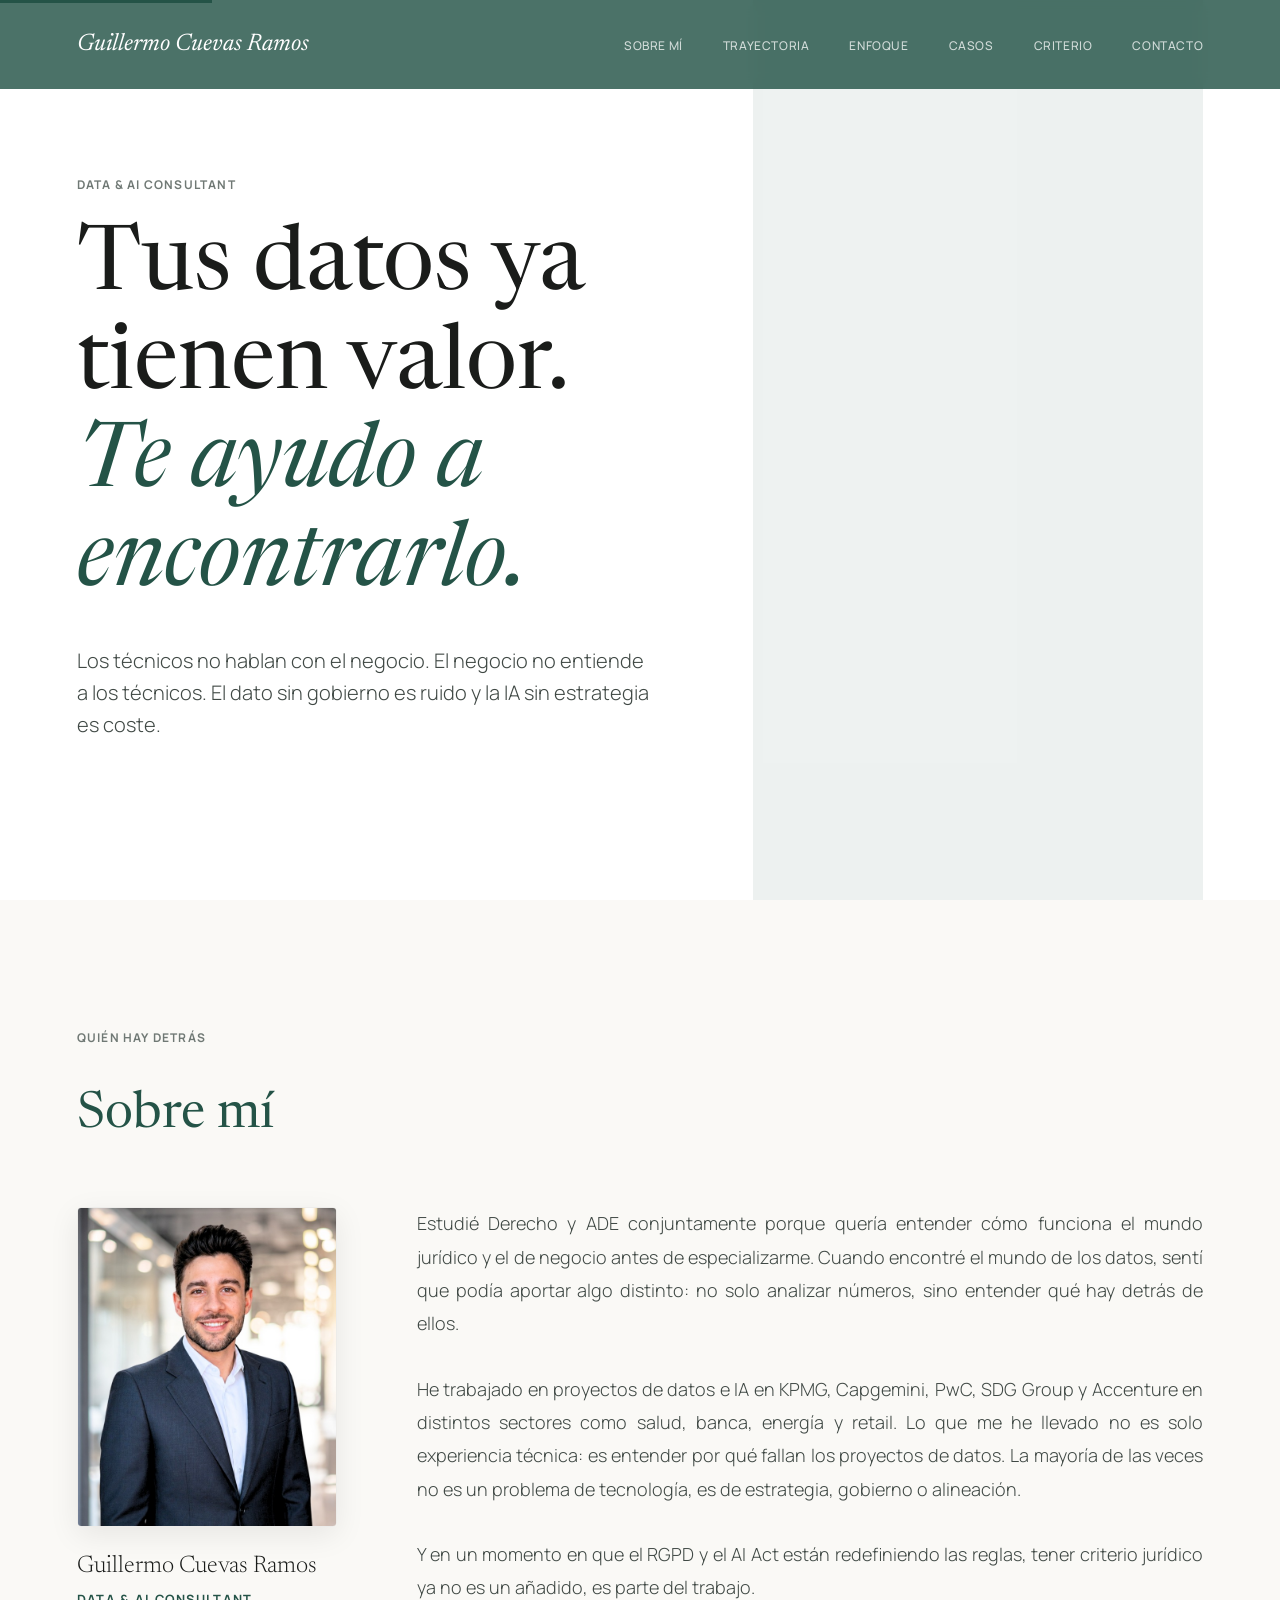
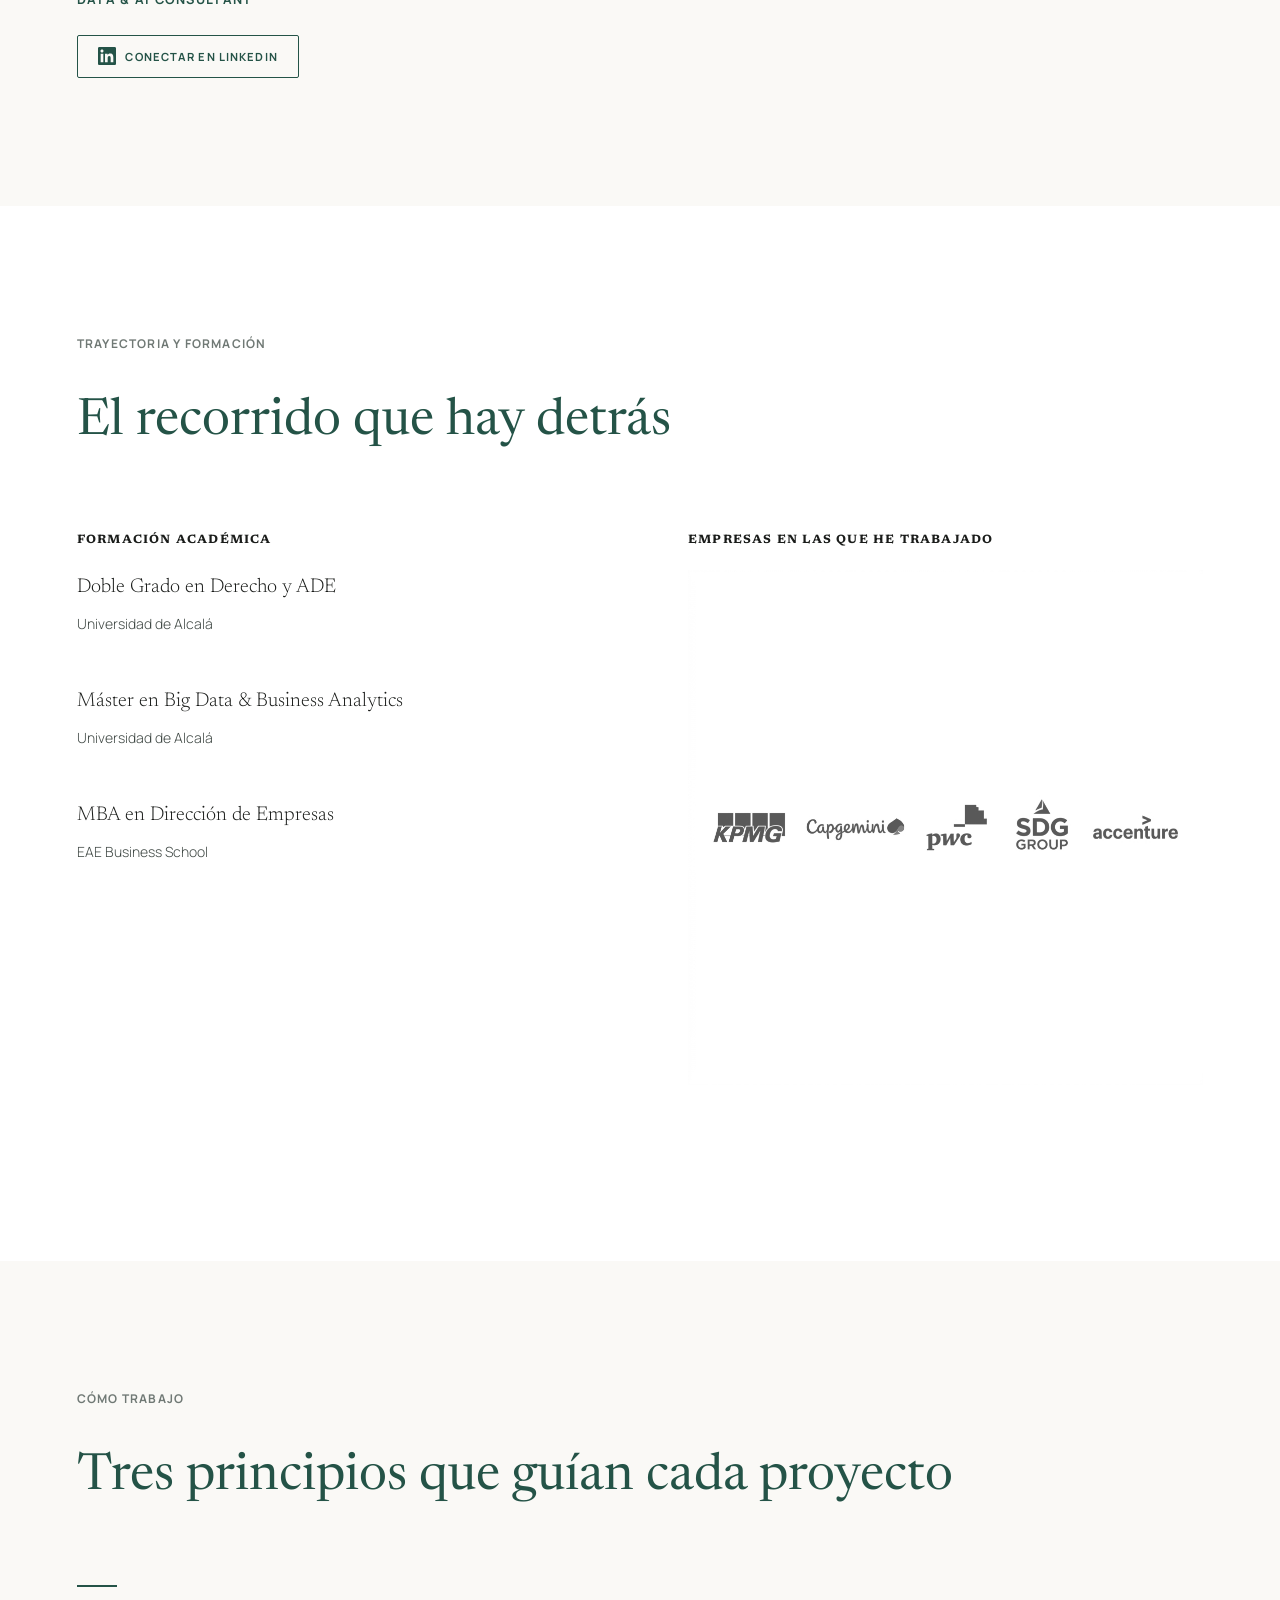
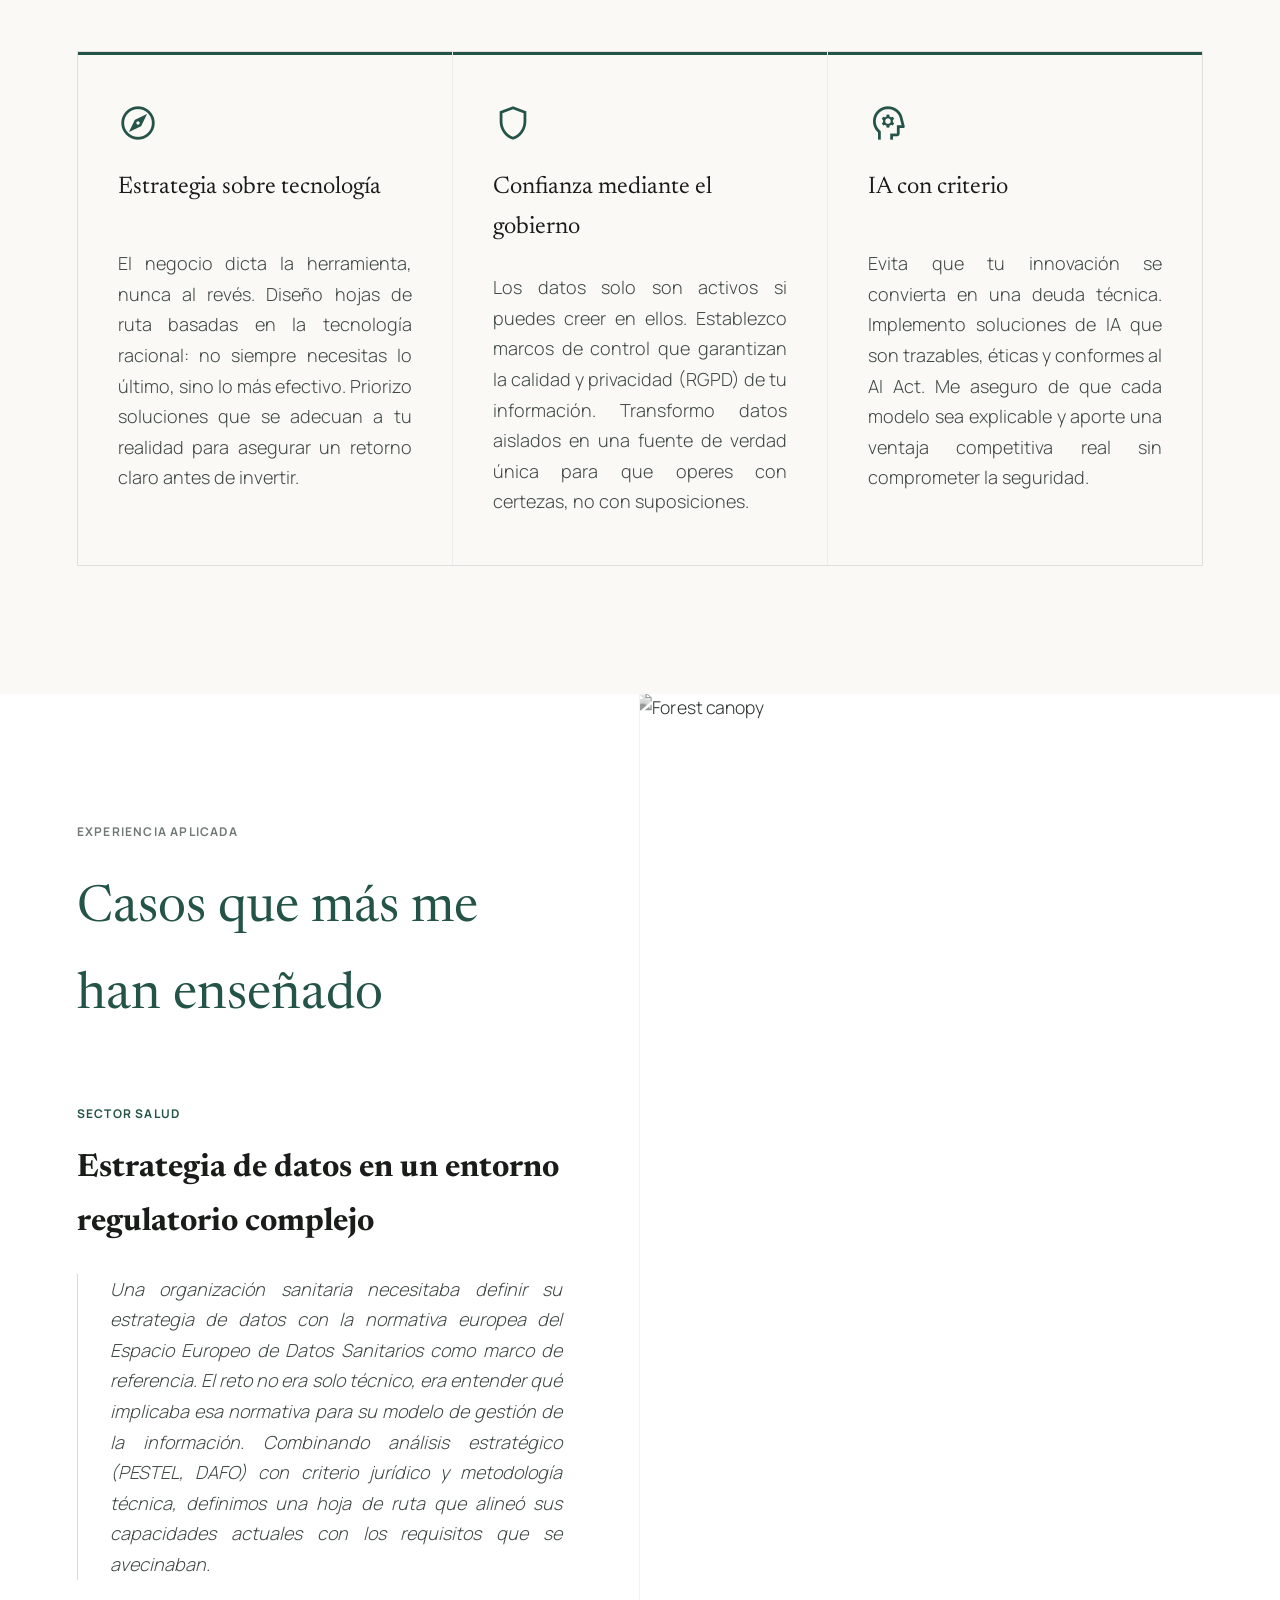
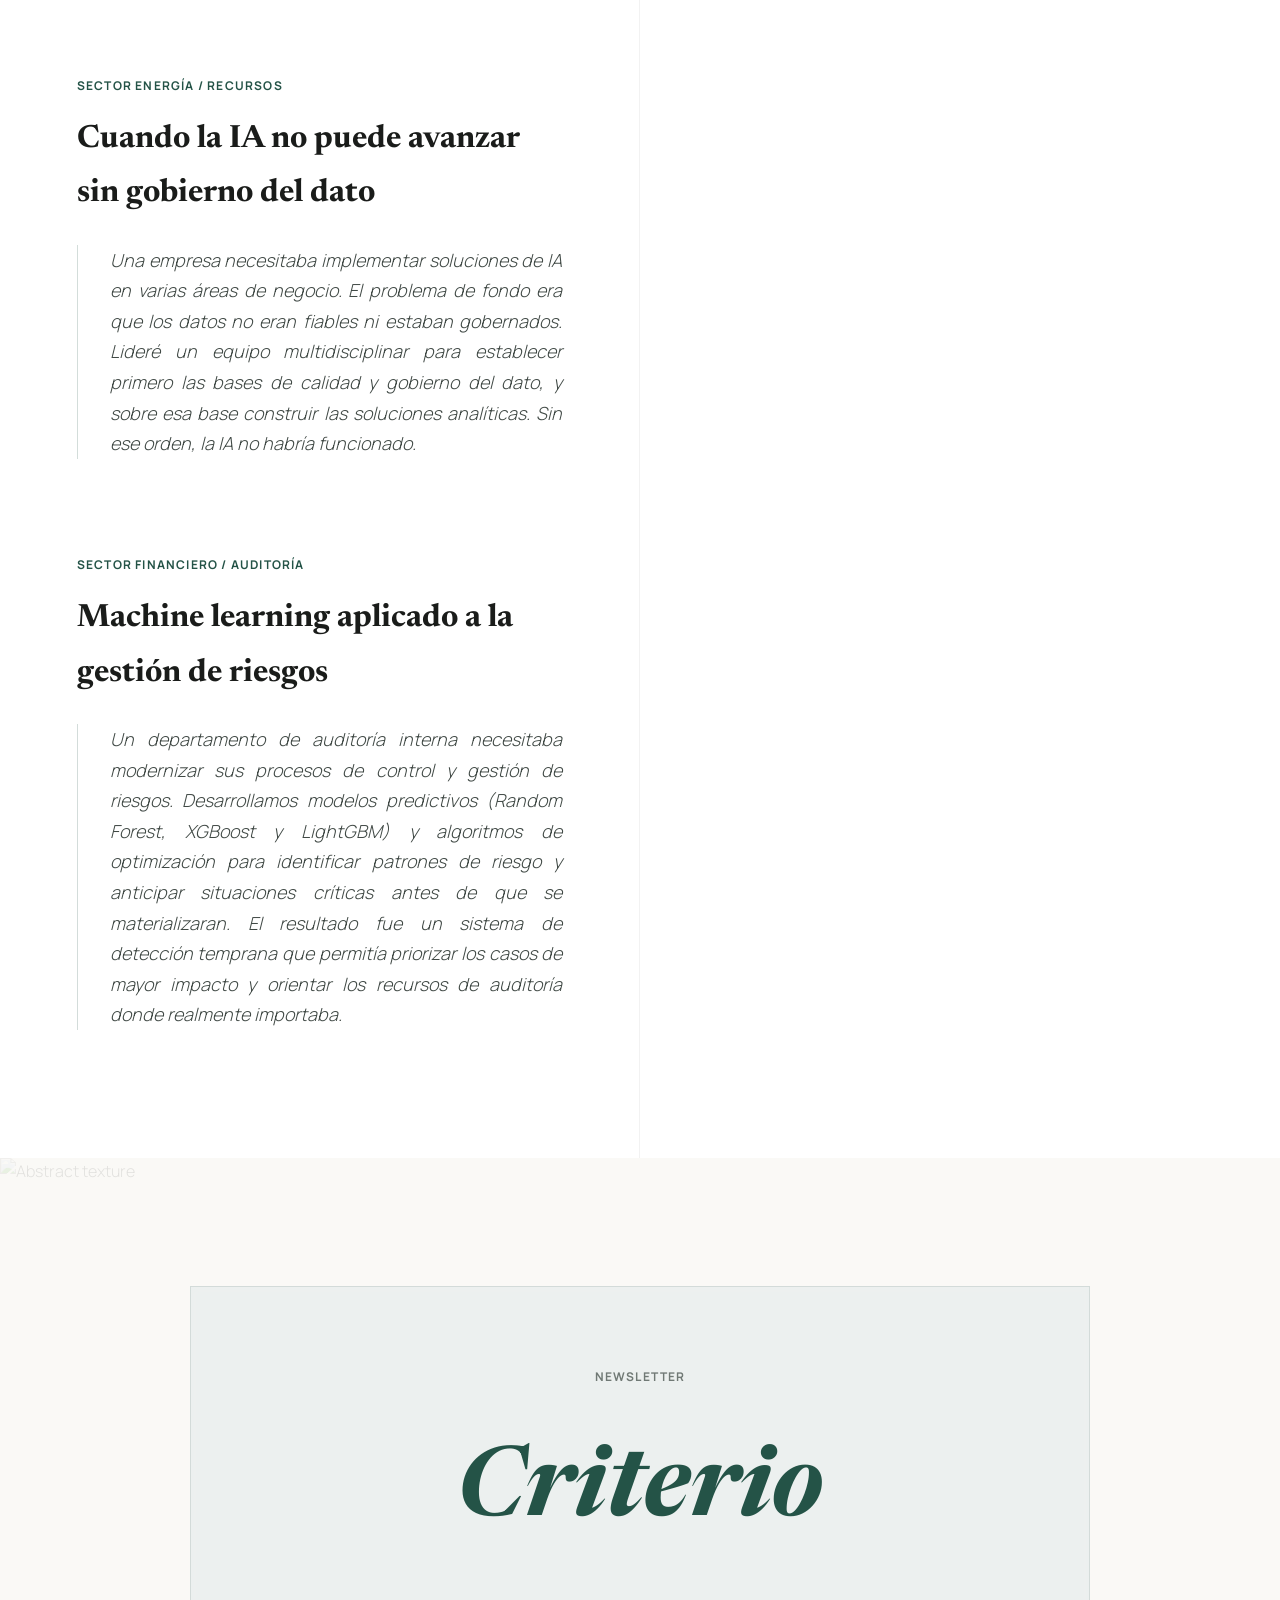
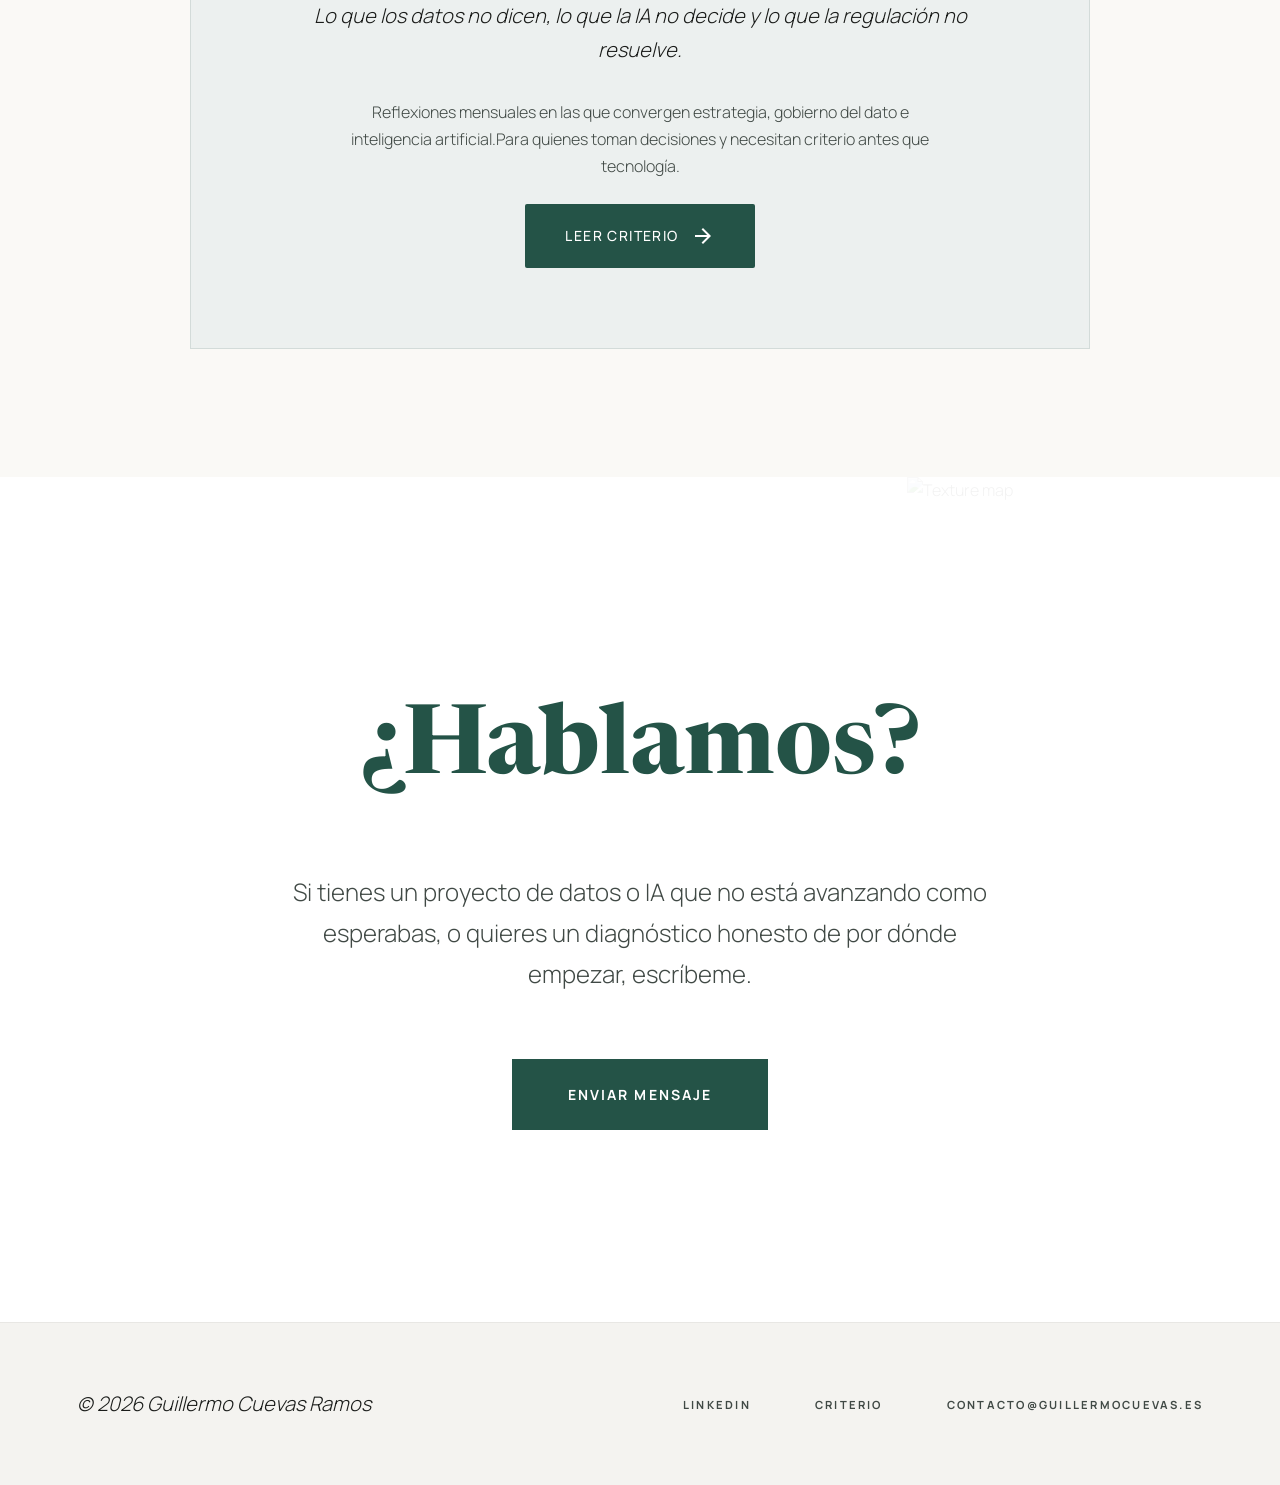
==== index.html @ 954f0549 "Update index.html" ====
<!DOCTYPE html>
<html lang="es">
<head>
  <meta charset="UTF-8" />
  <meta name="viewport" content="width=device-width, initial-scale=1.0" />
  
  <!-- SEO Basics -->
  <title>Guillermo Cuevas Ramos — Data & AI Consultant</title>
  <meta name="description" content="Reflexiones y aprendizajes sobre datos, inteligencia artificial y transformación digital — desde hace más de 6 años trabajando en proyectos reales de datos e IA en sectores como salud, energía, banca, retail y recursos." />
  <meta name="author" content="Guillermo Cuevas Ramos" />
  
  <!-- Open Graph / Facebook -->
  <meta property="og:type" content="website" />
  <meta property="og:url" content="https://guillermocuevas.es/" />
  <meta property="og:title" content="Guillermo Cuevas Ramos — Data & AI Consultant" />
  <meta property="og:description" content="Reflexiones y aprendizajes sobre datos, inteligencia artificial y transformación digital — desde hace más de 6 años trabajando en proyectos reales de datos e IA en sectores como salud, energía, banca, retail y recursos." />
  <meta property="og:image" content="https://guillermocuevas.es/og-image.jpg" />

  <!-- Twitter -->
  <meta property="twitter:card" content="summary_large_image" />
  <meta property="twitter:url" content="https://guillermocuevas.es/" />
  <meta property="twitter:title" content="Guillermo Cuevas Ramos — Data & AI Consultant" />
  <meta property="twitter:description" content="Reflexiones y aprendizajes sobre datos, inteligencia artificial y transformación digital — desde hace más de 6 años trabajando en proyectos reales de datos e IA en sectores como salud, energía, banca, retail y recursos." />
  <meta property="twitter:image" content="https://guillermocuevas.es/og-image.jpg" />

  <!-- Favicon Placeholder: [USER PROVIDED FAVICON HERE] -->
  
  <!-- Fonts & Icons (Emerald Manuscript Updates) -->
  <link rel="preconnect" href="https://fonts.googleapis.com">
  <link rel="preconnect" href="https://fonts.gstatic.com" crossorigin>
  <link href="https://fonts.googleapis.com/css2?family=Newsreader:ital,wght@0,400;0,600;1,400&family=Manrope:wght@300;400;500;700&display=swap" rel="stylesheet" />
  <link rel="stylesheet" href="https://fonts.googleapis.com/css2?family=Material+Symbols+Outlined:wght,FILL@100..700,0..1&display=swap" />
  
  <!-- Stylesheet -->
  <link rel="stylesheet" href="styles.css" />
</head>
<body>

  <!-- Accessibility: Skip Link -->
  <a href="#main-content" class="skip-link">Saltar al contenido principal</a>

  <!-- NAVIGATION -->
  <nav id="site-nav">
    <div class="nav-logo">Guillermo Cuevas Ramos</div>
    <ul class="nav-links">
      <li><a href="#sobre-mi">Sobre mí</a></li>
      <li><a href="#credenciales">Trayectoria</a></li>
      <li><a href="#pilares">Enfoque</a></li>
      <li><a href="#casos">Casos</a></li>
      <li><a href="#newsletter">Criterio</a></li>
      <li><a href="#contacto">Contacto</a></li>
    </ul>
    <!-- Mobile Menu Icon -->
    <button class="nav-hamburger" id="nav-toggle" aria-label="Abrir menú" aria-expanded="false">
      <span class="material-symbols-outlined" id="nav-icon">menu</span>
    </button>
  </nav>

  <main id="main-content">
    
    <!-- HERO -->
    <header id="hero">
      <div class="hero-content">
        <span class="eyebrow">Data &amp; AI Consultant</span>
        <h1 class="hero-title">
          Tus datos ya tienen valor.<br>
          <em>Te ayudo a encontrarlo.</em>
        </h1>
        <p class="hero-subtitle">
          Los técnicos no hablan con el negocio. El negocio no entiende a los técnicos. El dato sin gobierno es ruido y la IA sin estrategia es coste.
        </p>
      </div>
      <div class="hero-image-container">
        <img src="https://lh3.googleusercontent.com/aida-public/[base64]" alt="Topographic texture" class="hero-texture" />
      </div>
    </header>

    <!-- SOBRE MÍ -->
    <section id="sobre-mi">
      <span class="eyebrow">Quién hay detrás</span>
      <h2 class="section-title sobre-heading">Sobre mí</h2>
      <div class="sobre-grid">
        <div class="sobre-aside">
          <div class="profile-img-wrap">
            <img src="corpobuena.jpeg" alt="Guillermo Cuevas Ramos" />
          </div>
          <p class="sobre-name">Guillermo Cuevas Ramos</p>
          <p class="sobre-role">Data &amp; AI Consultant</p>
          <a href="https://www.linkedin.com/in/guillermo-cuevas-ramos/" target="_blank" rel="noopener noreferrer" class="linkedin-cta">
            <svg xmlns="http://www.w3.org/2000/svg" width="18" height="18" fill="currentColor" viewBox="0 0 24 24" aria-hidden="true"><path d="M20.447 20.452h-3.554v-5.569c0-1.328-.027-3.037-1.852-3.037-1.853 0-2.136 1.445-2.136 2.939v5.667H9.351V9h3.414v1.561h.046c.477-.9 1.637-1.85 3.37-1.85 3.601 0 4.267 2.37 4.267 5.455v6.286zM5.337 7.433c-1.144 0-2.063-.926-2.063-2.065 0-1.138.92-2.063 2.063-2.063 1.14 0 2.064.925 2.064 2.063 0 1.139-.925 2.065-2.064 2.065zm1.782 13.019H3.555V9h3.564v11.452zM22.225 0H1.771C.792 0 0 .774 0 1.729v20.542C0 23.227.792 24 1.771 24h20.451C23.2 24 24 23.227 24 22.271V1.729C24 .774 23.2 0 22.222 0h.003z"/></svg>
            Conectar en LinkedIn
          </a>
        </div>

        <div class="sobre-text">
          <p>Estudié Derecho y ADE conjuntamente porque quería entender cómo funciona el mundo jurídico y el de negocio antes de especializarme. Cuando encontré el mundo de los datos, sentí que podía aportar algo distinto: no solo analizar números, sino entender qué hay detrás de ellos.</p>
          <p>He trabajado en proyectos de datos e IA en KPMG, Capgemini, PwC, SDG Group y Accenture en distintos sectores como salud, banca, energía y retail. Lo que me he llevado no es solo experiencia técnica: es entender por qué fallan los proyectos de datos. La mayoría de las veces no es un problema de tecnología, es de estrategia, gobierno o alineación.</p>
          <p>Y en un momento en que el RGPD y el AI Act están redefiniendo las reglas, tener criterio jurídico ya no es un añadido, es parte del trabajo.</p>
        </div>
      </div>
    </section>

    <!-- CREDENCIALES -->
    <section id="credenciales">
      <div class="section-header">
        <span class="eyebrow">Trayectoria y formación</span>
        <h2 class="section-title">El recorrido que hay detrás</h2>
      </div>
      <div class="cred-grid">

        <div class="cred-academic">
          <h3 class="cred-title-sm">Formación académica</h3>
          <div class="cred-item">
            <p class="cred-degree">Doble Grado en Derecho y ADE</p>
            <p class="cred-school">Universidad de Alcalá</p>
          </div>
          <div class="cred-item">
            <p class="cred-degree">Máster en Big Data &amp; Business Analytics</p>
            <p class="cred-school">Universidad de Alcalá</p>
          </div>
          <div class="cred-item">
            <p class="cred-degree">MBA en Dirección de Empresas</p>
            <p class="cred-school">EAE Business School</p>
          </div>
        </div>

        <div class="cred-experience">
          <h3 class="cred-title-sm">Empresas en las que he trabajado</h3>
          <div class="companies-list">
            <img src="company_logos.png" alt="Logos de KPMG, Capgemini, PwC, SDG Group y Accenture" class="company-logo-marquee" />
          </div>
        </div>

      </div>
    </section>

    <section id="pilares">
      <p class="eyebrow">Cómo trabajo</p>
      <h2 class="section-title">Tres principios que guían cada proyecto</h2>
      <div class="section-rule" style="width: 40px; height: 2px; background: var(--primary); margin: 2rem 0 4rem;"></div>

      <div class="pilares-grid">

        <article class="pilar-card">
          <span class="material-symbols-outlined pilar-icon">explore</span>
          <h3 class="pilar-title">Estrategia sobre tecnología</h3>
          <p class="pilar-text">El negocio dicta la herramienta, nunca al revés. Diseño hojas de ruta basadas en la tecnología racional: no siempre necesitas lo último, sino lo más efectivo. Priorizo soluciones que se adecuan a tu realidad para asegurar un retorno claro antes de invertir.</p>
        </article>

        <article class="pilar-card">
          <span class="material-symbols-outlined pilar-icon">shield</span>
          <h3 class="pilar-title">Confianza mediante el gobierno</h3>
          <p class="pilar-text">Los datos solo son activos si puedes creer en ellos. Establezco marcos de control que garantizan la calidad y privacidad (RGPD) de tu información. Transformo datos aislados en una fuente de verdad única para que operes con certezas, no con suposiciones.</p>
        </article>

        <article class="pilar-card">
          <span class="material-symbols-outlined pilar-icon">psychology</span>
          <h3 class="pilar-title">IA con criterio</h3>
          <p class="pilar-text">Evita que tu innovación se convierta en una deuda técnica. Implemento soluciones de IA que son trazables, éticas y conformes al AI Act. Me aseguro de que cada modelo sea explicable y aporte una ventaja competitiva real sin comprometer la seguridad.</p>
        </article>

      </div>
    </section>

    <!-- CASOS -->
    <section id="casos">
      <div class="casos-layout">
        <div class="casos-content">
          <span class="eyebrow">Experiencia aplicada</span>
          <h2 class="section-title">Casos que más me han enseñado</h2>

          <div class="caso-list">
            <article class="caso-card">
              <span class="caso-sector">Sector Salud</span>
              <h3 class="caso-title">Estrategia de datos en un entorno regulatorio complejo</h3>
              <p class="caso-text">Una organización sanitaria necesitaba definir su estrategia de datos con la normativa europea del Espacio Europeo de Datos Sanitarios como marco de referencia. El reto no era solo técnico, era entender qué implicaba esa normativa para su modelo de gestión de la información. Combinando análisis estratégico (PESTEL, DAFO) con criterio jurídico y metodología técnica, definimos una hoja de ruta que alineó sus capacidades actuales con los requisitos que se avecinaban.</p>
            </article>

            <article class="caso-card">
              <span class="caso-sector">Sector Energía / Recursos</span>
              <h3 class="caso-title">Cuando la IA no puede avanzar sin gobierno del dato</h3>
              <p class="caso-text">Una empresa necesitaba implementar soluciones de IA en varias áreas de negocio. El problema de fondo era que los datos no eran fiables ni estaban gobernados. Lideré un equipo multidisciplinar para establecer primero las bases de calidad y gobierno del dato, y sobre esa base construir las soluciones analíticas. Sin ese orden, la IA no habría funcionado.</p>
            </article>

            <article class="caso-card">
              <span class="caso-sector">Sector Financiero / Auditoría</span>
              <h3 class="caso-title">Machine learning aplicado a la gestión de riesgos</h3>
              <p class="caso-text">Un departamento de auditoría interna necesitaba modernizar sus procesos de control y gestión de riesgos. Desarrollamos modelos predictivos (Random Forest, XGBoost y LightGBM) y algoritmos de optimización para identificar patrones de riesgo y anticipar situaciones críticas antes de que se materializaran. El resultado fue un sistema de detección temprana que permitía priorizar los casos de mayor impacto y orientar los recursos de auditoría donde realmente importaba.</p>
            </article>
          </div>
        </div>

        <div class="casos-visual">
          <img src="https://lh3.googleusercontent.com/aida-public/[base64]" alt="Forest canopy" class="casos-image" />
          <div class="casos-overlay"></div>
        </div>
      </div>
    </section>

    <!-- NEWSLETTER -->
    <section id="newsletter">
      <div class="newsletter-bg">
        <img src="https://lh3.googleusercontent.com/aida-public/[base64]" alt="Abstract texture" />
      </div>
      <div class="newsletter-card">
        <span class="eyebrow">Newsletter</span>
        <h2 class="newsletter-name">Criterio</h2>
        <p class="newsletter-tagline">Lo que los datos no dicen, lo que la IA no decide y lo que la regulación no resuelve.</p>
        <p class="newsletter-description">Reflexiones mensuales en las que convergen estrategia, gobierno del dato e inteligencia artificial.Para quienes toman decisiones y necesitan criterio antes que tecnología.</p>
        <a href="criterio/index.html" class="hero-cta" id="newsletter-subscribe">
          Leer Criterio
          <span class="material-symbols-outlined">arrow_forward</span>
        </a>
      </div>
    </section>

    <!-- CTA -->
    <section id="contacto">
      <div class="contact-bg">
        <img src="https://lh3.googleusercontent.com/aida-public/[base64]" alt="Texture map" />
      </div>
      <h2 class="contact-title">¿Hablamos?</h2>
      <p class="contact-text">Si tienes un proyecto de datos o IA que no está avanzando como esperabas, o quieres un diagnóstico honesto de por dónde empezar, escríbeme.</p>
      <a href="contacto.html" class="contact-btn">
        Enviar mensaje
      </a>
    </section>

  </main>

  <!-- FOOTER -->
  <footer id="site-footer">
    <span class="footer-copy">© 2026 Guillermo Cuevas Ramos</span>
    <div class="footer-links">
      <a href="https://www.linkedin.com/in/guillermo-cuevas-ramos/" target="_blank" rel="noopener noreferrer">LINKEDIN</a>
      <a href="/criterio/">CRITERIO</a>
      <a href="mailto:contacto@guillermocuevas.es">contacto@guillermocuevas.es</a>
    </div>
  </footer>


  <script>
    // Menú hamburguesa
    const toggle  = document.getElementById('nav-toggle');
    const navList = document.querySelector('.nav-links');
    const icon    = document.getElementById('nav-icon');

    toggle.addEventListener('click', () => {
      const isOpen = navList.classList.toggle('nav-open');
      toggle.setAttribute('aria-expanded', isOpen);
      icon.textContent = isOpen ? 'close' : 'menu';
    });

    // Cierra el menú al hacer clic en un enlace
    navList.querySelectorAll('a').forEach(link => {
      link.addEventListener('click', () => {
        navList.classList.remove('nav-open');
        toggle.setAttribute('aria-expanded', false);
        icon.textContent = 'menu';
      });
    });
  </script>
</body>
</html>
---- styles.css ----
/* =====================
   VARIABLES & RESET
   (Updated to DESIGN.md / code.html parameters)
===================== */
:root {
  --primary:      #245347; /* Deep Library Green */
  --primary-light: rgba(36, 83, 71, 0.08);
  --white:        #ffffff;
  --surface:      #faf9f6; /* Academic Off-White */
  --surface-low:  #f4f3f0; /* Transitional Background */
  --surface-high: #e9e8e5;
  --text-dark:    #1a1c1a;
  --text-mid:     #404945;
  --text-light:   #707975;
  --border:       rgba(0,0,0,0.05);
  
  --font-display: 'Newsreader', serif;
  --font-body:    'Manrope', sans-serif;
}

*, *::before, *::after { box-sizing: border-box; margin: 0; padding: 0; }
html { scroll-behavior: smooth; }

body {
  background: var(--surface);
  color: var(--text-dark);
  font-family: var(--font-body);
  font-weight: 300;
  line-height: 1.7;
  overflow-x: hidden;
  text-align: justify;
}

a { color: inherit; text-decoration: none; }

/* Skip to content */
.skip-link {
  position: absolute;
  top: -40px;
  left: 0;
  background: var(--primary);
  color: white;
  padding: 8px;
  z-index: 101;
  transition: top 0.2s;
}
.skip-link:focus {
  top: 0;
}

/* =====================
   TYPOGRAPHY SCALE
===================== */
h1, h2, h3, .serif { font-family: var(--font-display); text-align: left; }

.eyebrow {
  display: block;
  font-size: 0.75rem;
  letter-spacing: 0.1em;
  text-transform: uppercase;
  color: var(--text-light);
  font-weight: 700;
  margin-bottom: 1.5rem;
}

/* =====================
   NAV
===================== */
nav {
  position: fixed;
  top: 0; left: 0; right: 0;
  z-index: 100;
  display: flex;
  justify-content: space-between;
  align-items: center;
  padding: 1.5rem 6vw;
  background: rgba(36, 83, 71, 0.82);
  backdrop-filter: blur(10px);
  border-bottom: none;
}

.nav-logo {
  font-family: var(--font-display);
  font-size: 1.5rem;
  font-weight: 400;
  font-style: italic;
  color: var(--white);
}

.nav-links {
  display: flex;
  gap: 2.5rem;
  list-style: none;
}

.nav-links a {
  font-size: 0.75rem;
  letter-spacing: 0.05em;
  text-transform: uppercase;
  color: rgba(255, 255, 255, 0.75);
  transition: color 0.2s;
  font-weight: 500;
}

.nav-links a:hover { color: var(--white); }

.nav-hamburger {
  display: none;
  cursor: pointer;
  background: none;
  border: none;
  padding: 0.4rem;
  color: var(--white);
  line-height: 1;
}
.nav-hamburger .material-symbols-outlined {
  font-size: 1.75rem;
  line-height: 1;
}

/* =====================
   HERO
===================== */
#hero {
  min-height: 100vh;
  display: grid;
  grid-template-columns: 1.2fr 0.8fr;
  align-items: center;
  padding: 0 6vw;
  background: var(--white);
  overflow: hidden;
  position: relative;
  text-align: left;
}

.hero-content {
  padding: 10rem 0 6rem;
  max-width: 800px;
  z-index: 10;
}

.hero-title {
  font-size: clamp(3rem, 7vw, 6rem);
  font-weight: 400;
  line-height: 1.1;
  margin-bottom: 2rem;
}

.hero-title em {
  font-style: italic;
  color: var(--primary);
}

.hero-subtitle {
  font-size: 1.25rem;
  color: var(--text-mid);
  max-width: 580px;
  margin-bottom: 3rem;
  line-height: 1.6;
}

.hero-cta {
  display: inline-flex;
  align-items: center;
  gap: 0.75rem;
  background: var(--primary);
  color: var(--white);
  font-weight: 500;
  font-size: 0.875rem;
  letter-spacing: 0.1em;
  text-transform: uppercase;
  padding: 1.25rem 2.5rem;
  border-radius: 2px;
  transition: transform 0.3s cubic-bezier(0.165, 0.84, 0.44, 1), box-shadow 0.3s;
}

.hero-cta:hover {
  transform: translateY(-4px);
  box-shadow: 0 10px 30px rgba(36, 83, 71, 0.15);
}

.hero-image-container {
  height: 100%;
  position: relative;
  overflow: hidden;
}

.hero-image-container::before {
  content: '';
  position: absolute;
  inset: 0;
  background: var(--primary-light);
  z-index: 1;
}

.hero-texture {
  position: absolute;
  top: -10%;
  left: 0;
  width: 100%;
  height: 120%;
  object-fit: cover;
  filter: grayscale(100%);
  mix-blend-mode: multiply;
  opacity: 0.8;
  z-index: 2;
}

/* =====================
   SECTION COMMONS
===================== */
section {
  padding: 8rem 6vw;
}

.section-title {
  font-size: clamp(2.5rem, 4vw, 3.75rem);
  font-weight: 400;
  margin-bottom: 4rem;
  color: var(--primary);
}

/* =====================
   PILARES
===================== */
#pilares { background: var(--surface); }

.pilares-grid {
  display: grid;
  grid-template-columns: repeat(auto-fit, minmax(280px, 1fr));
  gap: 1px;
  background: var(--border);
  border: 1px solid var(--border);
}

.pilar-card {
  background: var(--surface);
  padding: 3rem 2.5rem;
  border-top: 3px solid var(--primary);
  display: flex;
  flex-direction: column;
  gap: 1.5rem;
  transition: background 0.3s;
}

.pilar-card:hover { background: var(--primary-light); }

.pilar-icon {
  font-size: 2.5rem;
  color: var(--primary);
}

.pilar-title {
  font-size: 1.5rem;
  font-weight: 400;
  min-height: 3.6rem;
  text-align: left;
}

.pilar-text {
  font-size: 1.125rem;
  color: var(--text-mid);
}

/* =====================
   CASOS
===================== */
#casos {
  background: var(--white);
  padding: 0;
}

.casos-layout {
  display: grid;
  grid-template-columns: 1fr 1fr;
}

.casos-content {
  padding: 8rem 6vw;
  border-right: 1px solid var(--border);
}

.caso-list {
  display: flex;
  flex-direction: column;
  gap: 6rem;
}

.caso-sector {
  font-size: 0.75rem;
  color: var(--primary);
  font-weight: 700;
  letter-spacing: 0.1em;
  text-transform: uppercase;
  margin-bottom: 1rem;
  display: block;
}

.caso-title {
  font-size: 2rem;
  margin-bottom: 1.5rem;
  transition: color 0.3s;
}

.caso-card:hover .caso-title { color: var(--primary); }

.caso-text {
  font-size: 1.125rem;
  color: var(--text-mid);
  font-style: italic;
  border-left: 1px solid rgba(36, 83, 71, 0.2);
  padding-left: 2rem;
}

.casos-visual {
  position: relative;
  overflow: hidden;
  min-height: 800px;
}

.casos-image {
  width: 100%;
  height: 100%;
  object-fit: cover;
  filter: grayscale(100%);
  mix-blend-mode: multiply;
  opacity: 0.9;
  transform: scale(1.1);
}

.casos-overlay {
  position: absolute;
  inset: 0;
  background: var(--primary);
  opacity: 0.1;
  mix-blend-mode: overlay;
}

/* =====================
   CREDENCIALES
===================== */
#credenciales { background: var(--white); }

.cred-grid {
  display: grid;
  grid-template-columns: 1fr 1fr;
  gap: 6rem;
  align-items: start;
}

.cred-title-sm {
  font-size: 0.75rem;
  text-transform: uppercase;
  letter-spacing: 0.1em;
  font-weight: 700;
  margin-bottom: 1.25rem;
}

.cred-item { margin-bottom: 3rem; }

.cred-degree {
  font-size: 1.25rem;
  font-family: var(--font-display);
  margin-bottom: 0.5rem;
}

.cred-school {
  font-size: 0.875rem;
  color: var(--text-mid);
}

.companies-list {
  display: flex;
  flex-wrap: wrap;
  gap: 3rem;
  align-items: center;
  justify-content: center;
  margin-bottom: 3rem;
}

.company-logo-marquee {
  width: 100%;
  height: auto;
  max-width: 800px;
  filter: grayscale(100%) opacity(0.65);
  mix-blend-mode: multiply;
  transition: all 0.4s ease;
}

.company-logo-marquee:hover {
  filter: grayscale(0%) opacity(1);
}

.cred-summary {
  font-size: 1.125rem;
  color: var(--text-mid);
  line-height: 1.8;
}

/* =====================
   NEWSLETTER
===================== */
#newsletter {
  background: var(--surface);
  position: relative;
}

.newsletter-bg {
  position: absolute;
  left: 0; top: 0;
  width: 33%; height: 100%;
  opacity: 0.1;
  pointer-events: none;
}

.newsletter-bg img { width: 100%; height: 100%; object-fit: cover; }

.newsletter-card {
  max-width: 900px;
  margin: 0 auto;
  border: 1px solid rgba(36, 83, 71, 0.2);
  padding: 5rem;
  text-align: center;
  background: rgba(255, 255, 255, 0.8);
  backdrop-filter: blur(4px);
  position: relative;
}

.newsletter-card::before {
  content: '';
  position: absolute;
  inset: 0;
  background: var(--primary-light);
  z-index: -1;
}

.newsletter-name {
  font-size: clamp(4rem, 8vw, 6rem);
  font-style: italic;
  color: var(--primary);
  margin-bottom: 1.5rem;
  text-align: center;
}

.newsletter-tagline {
  font-size: 1.25rem;
  font-style: italic;
  margin-bottom: 2rem;
}

.newsletter-description {
  color: var(--text-mid);
  max-width: 600px;
  margin: 0 auto 1.5rem;
}

/* =====================
   SOBRE MÍ
===================== */
#sobre-mi { background: var(--surface); }

.sobre-heading { margin-bottom: 3rem; }

.sobre-grid {
  display: grid;
  grid-template-columns: 260px 1fr;
  gap: 5rem;
  align-items: start;
}

.sobre-aside {
  display: flex;
  flex-direction: column;
}

.profile-img-wrap {
  width: 260px;
  height: 320px;
  border-radius: 4px;
  overflow: hidden;
  border: 1px solid var(--border);
  box-shadow: 0 8px 30px rgba(0,0,0,0.08);
  margin-bottom: 1.5rem;
  flex-shrink: 0;
}

.profile-img-wrap img {
  width: 100%;
  height: 100%;
  object-fit: cover;
  transition: transform 0.4s ease;
}

.profile-img-wrap:hover img { transform: scale(1.03); }

.sobre-name {
  font-family: var(--font-display);
  font-size: 1.5rem;
  line-height: 1.3;
  margin-bottom: 0.4rem;
}

.sobre-role {
  font-size: 0.8rem;
  font-weight: 700;
  text-transform: uppercase;
  letter-spacing: 0.1em;
  color: var(--primary);
}

.linkedin-cta {
  display: inline-flex;
  align-items: center;
  gap: 0.6rem;
  font-size: 0.7rem;
  font-weight: 700;
  letter-spacing: 0.1em;
  text-transform: uppercase;
  color: var(--primary);
  border: 1px solid var(--primary);
  padding: 0.7rem 1.25rem;
  border-radius: 2px;
  margin-top: 1.5rem;
  transition: background 0.25s, color 0.25s;
  white-space: nowrap;
  align-self: flex-start;
}
.linkedin-cta:hover {
  background: var(--primary);
  color: var(--white);
}

.sobre-text {
  font-size: 1.125rem;
  color: var(--text-mid);
  display: flex;
  flex-direction: column;
  gap: 2rem;
  line-height: 1.85;
}

/* =====================
   CONTACTO
===================== */
#contacto {
  background: var(--white);
  text-align: center;
  position: relative;
  padding: 12rem 6vw;
  overflow: hidden;
}

.contact-bg {
  position: absolute;
  right: 0; bottom: 0;
  width: 50%; height: 100%;
  opacity: 0.05;
  pointer-events: none;
}

.contact-bg img { width: 100%; height: 100%; object-fit: cover; }

.contact-title {
  font-size: clamp(4rem, 10vw, 6rem);
  margin-bottom: 2.5rem;
  color: var(--primary);
  text-align: center;
}

.contact-text {
  font-size: 1.5rem;
  color: var(--text-mid);
  max-width: 700px;
  margin: 0 auto 4rem;
}

.contact-btn {
  display: inline-block;
  background: var(--primary);
  color: var(--white);
  padding: 1.5rem 3.5rem;
  font-size: 0.875rem;
  font-weight: 700;
  text-transform: uppercase;
  letter-spacing: 0.15em;
  transition: all 0.5s;
}

.contact-btn:hover {
  box-shadow: 0 20px 40px rgba(36, 83, 71, 0.2);
}

.contact-actions {
  display: flex;
  align-items: center;
  justify-content: center;
  gap: 2.5rem;
  flex-wrap: wrap;
}

.contact-email {
  font-size: 1rem;
  color: var(--text-mid);
  font-weight: 500;
  letter-spacing: 0.02em;
  border-bottom: 1px solid var(--border);
  padding-bottom: 3px;
  transition: color 0.25s, border-color 0.25s;
}
.contact-email:hover {
  color: var(--primary);
  border-color: var(--primary);
}

/* =====================
   FOOTER
===================== */
footer {
  padding: 4rem 6vw;
  background: var(--surface-low);
  border-top: 1px solid var(--border);
  display: flex;
  justify-content: space-between;
  align-items: center;
}

.footer-copy {
  font-size: 1.25rem;
  font-style: italic;
}

.footer-links {
  display: flex;
  gap: 4rem;
}

.footer-links a {
  font-size: 0.7rem;
  font-weight: 700;
  letter-spacing: 0.2em;
  text-transform: uppercase;
  color: var(--text-mid);
  transition: color 0.3s;
}

.footer-links a:hover { color: var(--primary); text-decoration: underline; text-underline-offset: 8px; }

/* =====================
   RESPONSIVE — TABLET (≤1024px)
===================== */
@media (max-width: 1024px) {

  /* Hero: columna única, imagen visible debajo del contenido */
  #hero {
    grid-template-columns: 1fr;
    min-height: auto;
    padding: 0 6vw;
  }
  .hero-content {
    padding: 9rem 0 3rem;
  }
  .hero-image-container {
    display: flex;               /* visible en tablet/móvil */
    height: 45vw;
    min-height: 260px;
    max-height: 420px;
    margin: 0 -6vw;
    width: calc(100% + 12vw);
  }
  .hero-image-container::before {
    display: none;               /* quitamos el desplazamiento decorativo */
  }
  .hero-texture {
    width: 100%;
    height: 100%;
    object-fit: cover;
    margin-top: 0;
  }

  /* Casos: columna única, imagen visible con altura fija */
  .casos-layout {
    grid-template-columns: 1fr;
  }
  .casos-visual {
    display: block;              /* visible en tablet/móvil */
    min-height: 280px;
    height: 50vw;
    max-height: 440px;
    order: -1;                   /* imagen arriba del texto en móvil */
  }
  .casos-content {
    border-right: none;
    border-top: 1px solid var(--border);
    padding: 5rem 6vw;
  }

  /* Credenciales y Sobre mí: columna única */
  .cred-grid  { grid-template-columns: 1fr; gap: 3rem; }
  .sobre-grid { grid-template-columns: 1fr; gap: 3rem; }
  .profile-img-wrap { width: 220px; height: 270px; }
}

/* =====================
   RESPONSIVE — MÓVIL (≤768px)
===================== */
@media (max-width: 768px) {

  /* Navegación: hamburguesa */
  nav { padding: 1rem 5vw; }
  .nav-hamburger { display: block; }

  .nav-links {
    display: none;
    flex-direction: column;
    position: absolute;
    top: 100%;
    left: 0; right: 0;
    background: rgba(36, 83, 71, 0.92);
    backdrop-filter: blur(10px);
    border-bottom: 1px solid rgba(255, 255, 255, 0.1);
    padding: 1.5rem 5vw 2rem;
    gap: 1.25rem;
  }
  .nav-links.nav-open { display: flex; }

  /* Secciones: padding reducido */
  section { padding: 4rem 5vw; }

  /* Hero */
  #hero { padding: 0 5vw; }
  .hero-content { padding: 7rem 0 2rem; }
  .hero-image-container {
    margin: 0 -5vw;
    width: calc(100% + 10vw);
    height: 55vw;
    min-height: 220px;
  }
  .hero-title {
    font-size: clamp(2.25rem, 9vw, 3.5rem);
  }
  .hero-subtitle {
    font-size: 1.05rem;
    margin-bottom: 2rem;
  }
  .hero-cta {
    padding: 1rem 2rem;
    font-size: 0.8rem;
  }

  /* Títulos de sección */
  .section-title {
    font-size: clamp(1.75rem, 7vw, 2.75rem);
    margin-bottom: 2rem;
  }

  /* Casos */
  .casos-visual { height: 60vw; }
  .casos-content { padding: 4rem 5vw; }
  .caso-list { gap: 3.5rem; }
  .caso-title { font-size: 1.4rem; margin-bottom: 1rem; }

  /* Newsletter */
  .newsletter-card { padding: 2.5rem 1.5rem; }
  .newsletter-name { font-size: clamp(2.5rem, 11vw, 4.5rem); }
  .newsletter-tagline { font-size: 1.05rem; }

  /* Sobre mí: móvil */
  .profile-img-wrap { width: 180px; height: 220px; }
  .sobre-name { font-size: 1.25rem; }

  /* Contacto */
  #contacto { padding: 7rem 5vw; }
  .contact-title { font-size: clamp(2.5rem, 13vw, 5rem); }
  .contact-text { font-size: 1.05rem; margin-bottom: 2.5rem; }
  .contact-btn { padding: 1.25rem 2.5rem; font-size: 0.8rem; }

  /* Footer */
  footer { flex-direction: column; gap: 2rem; text-align: center; }
}
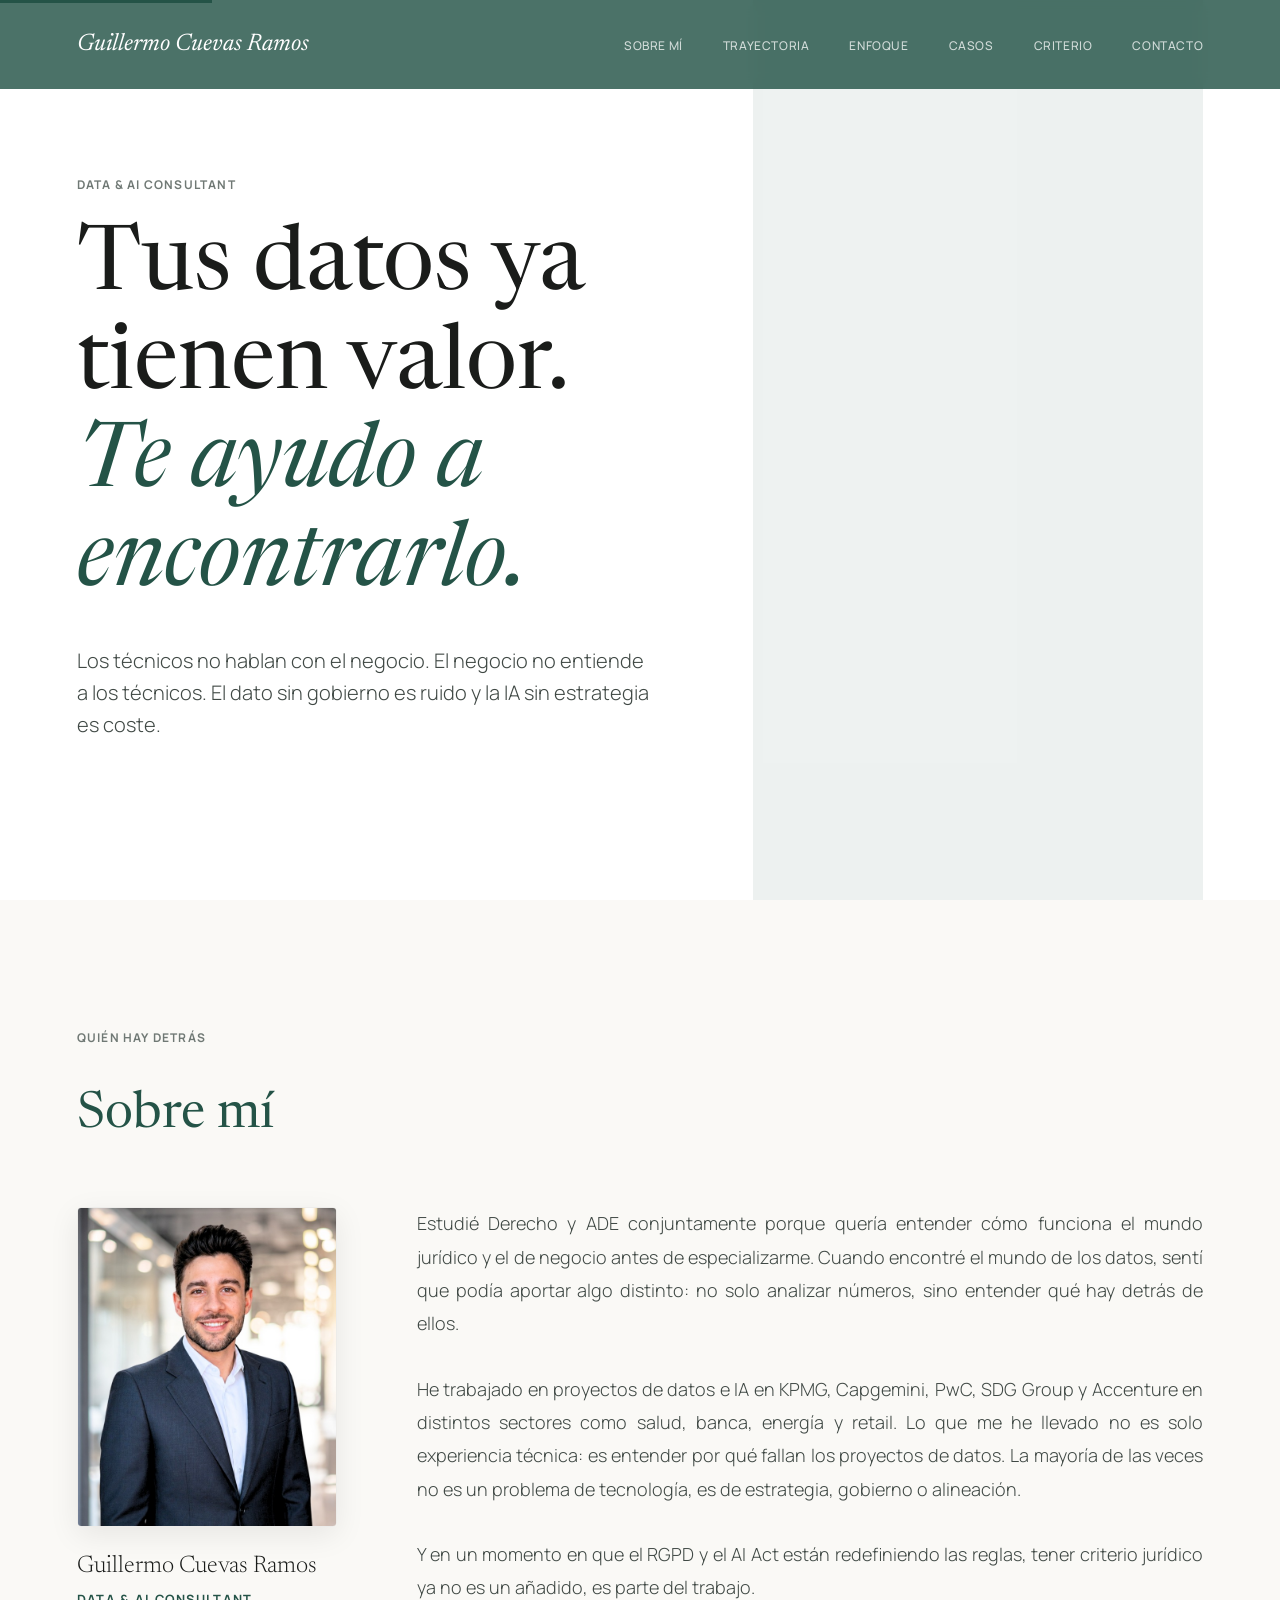
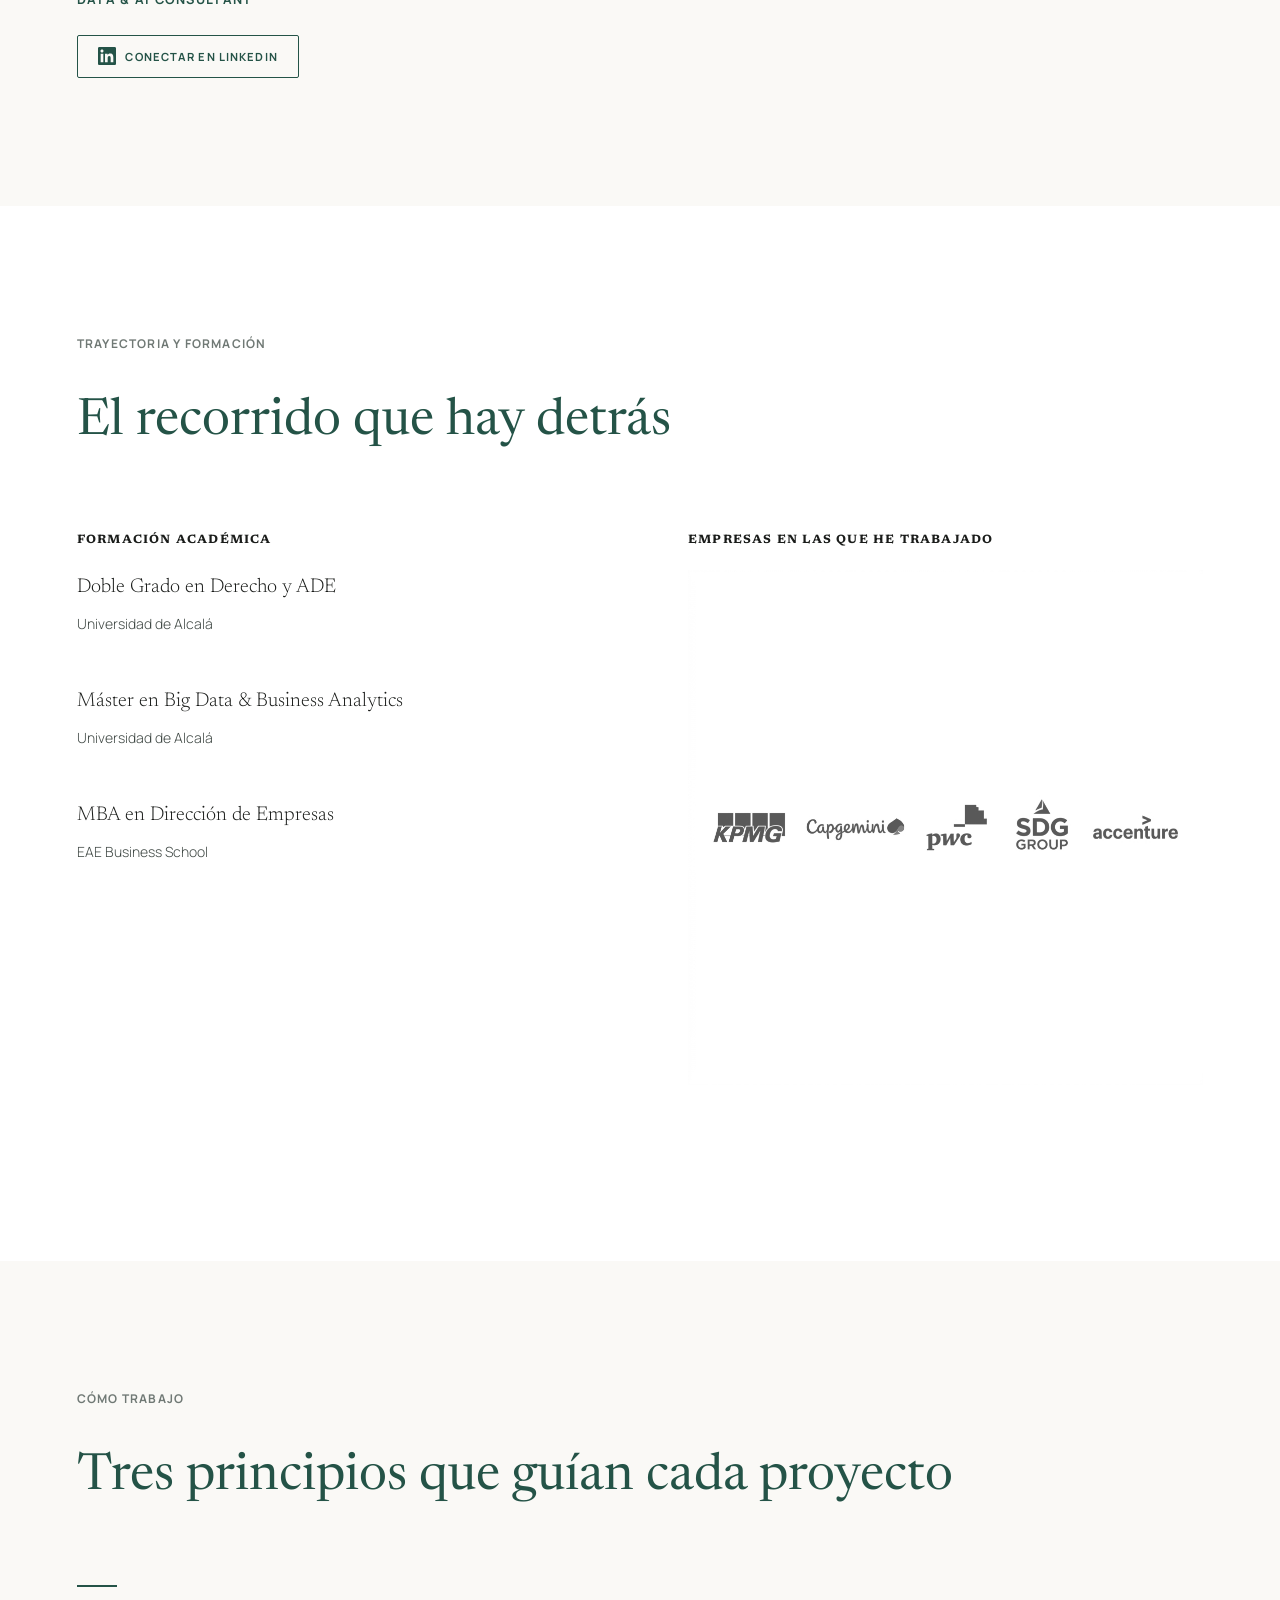
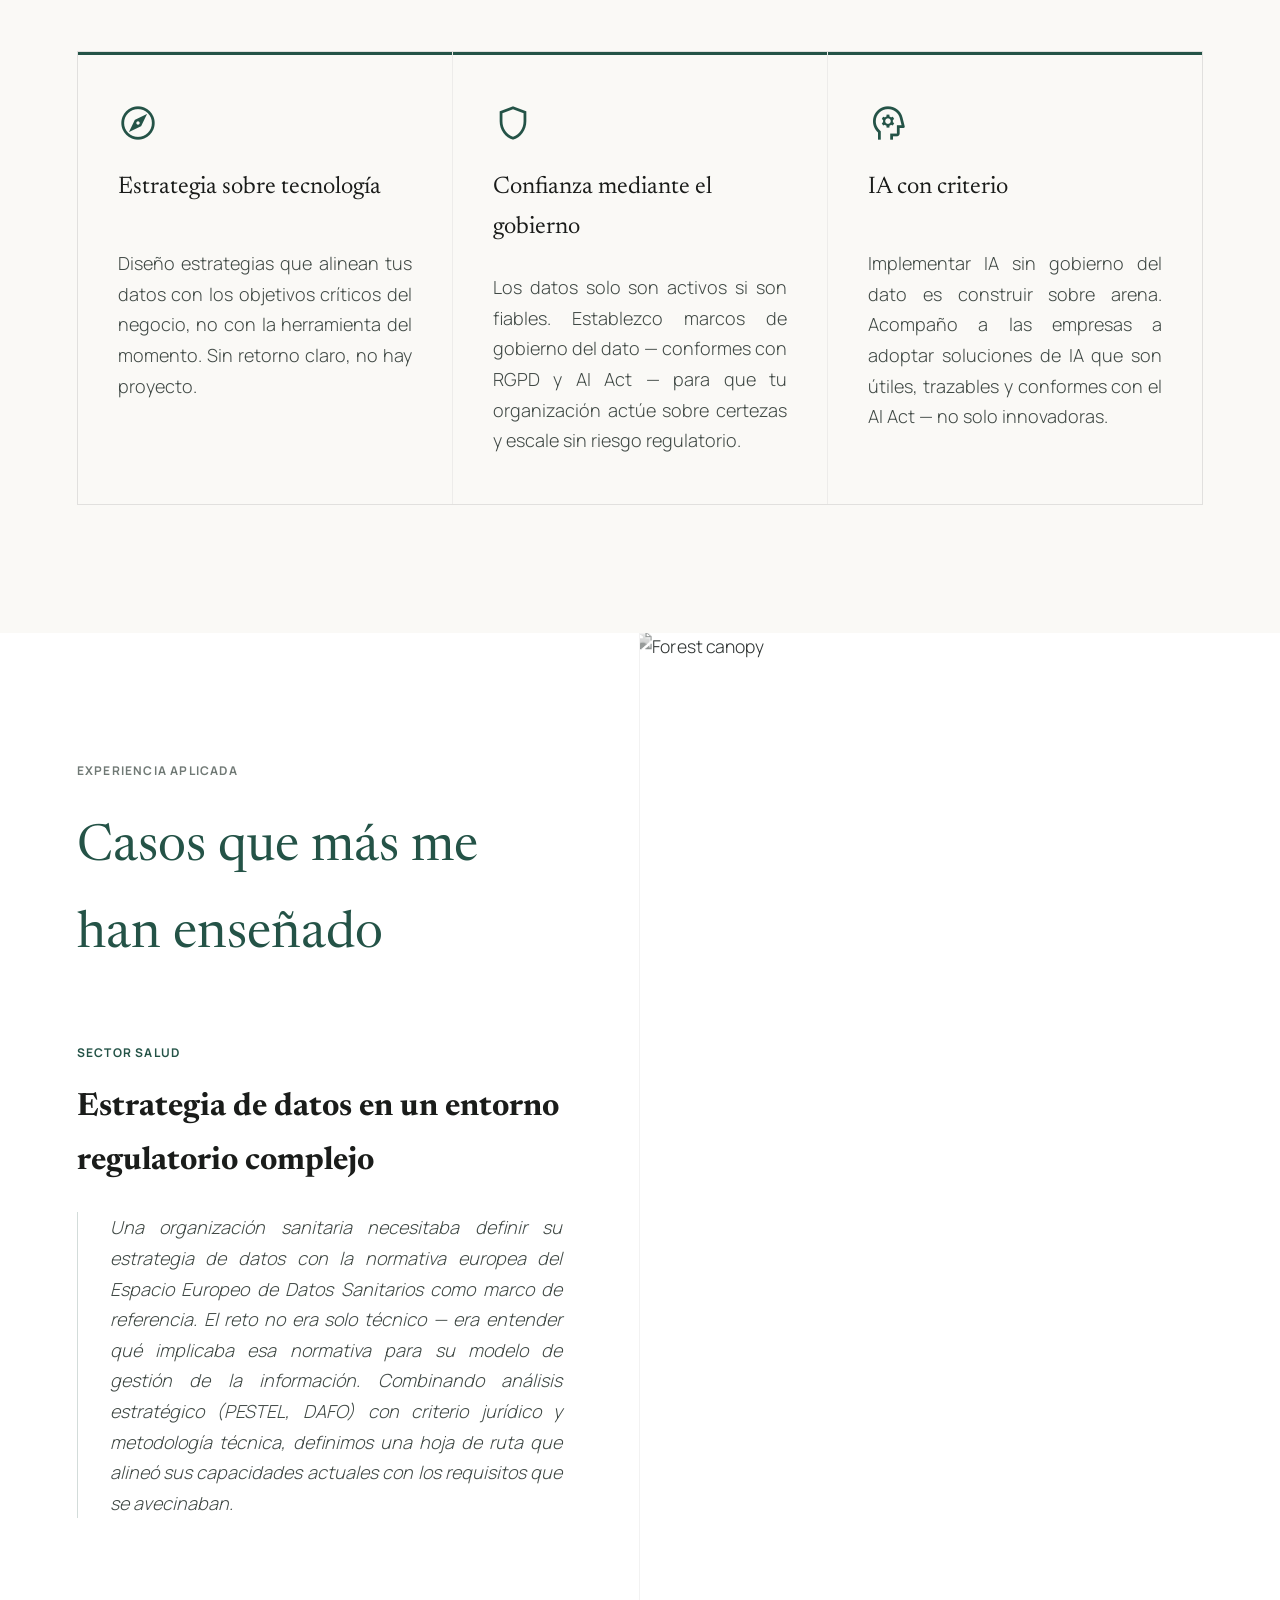
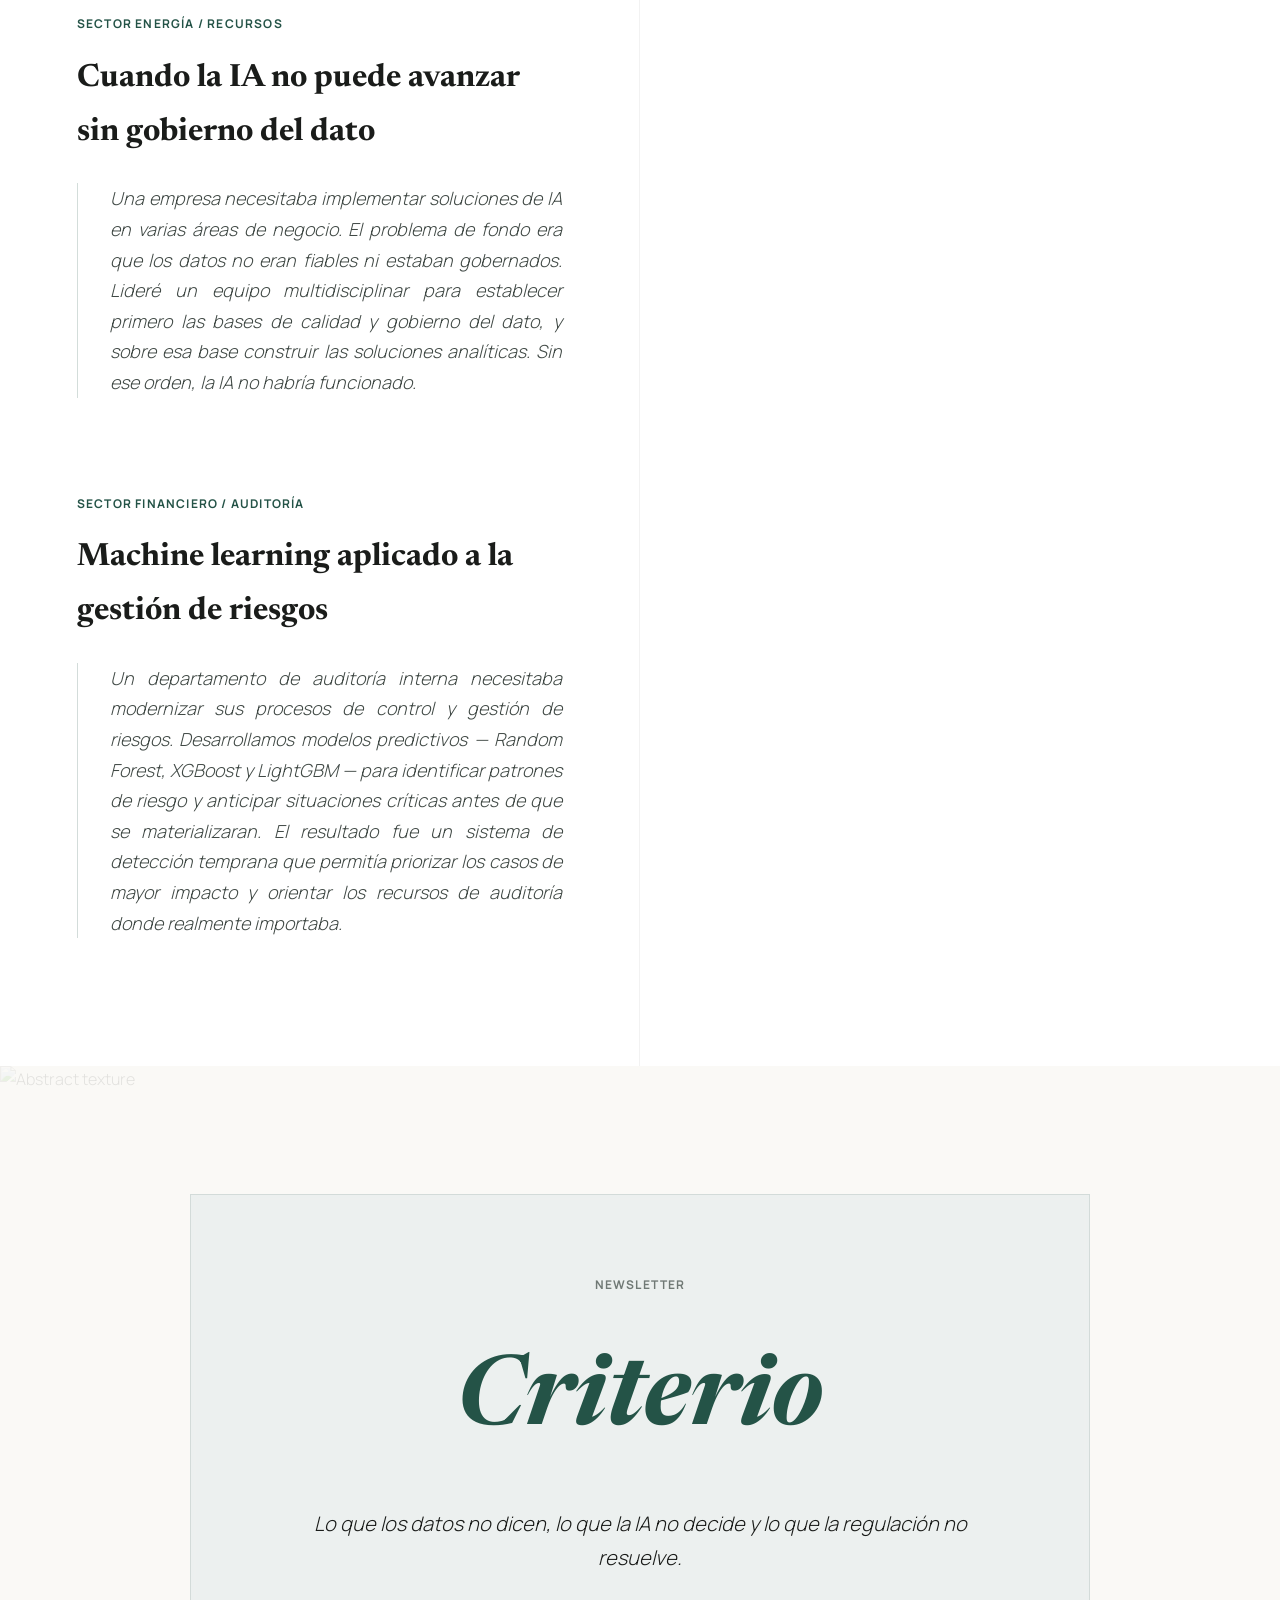
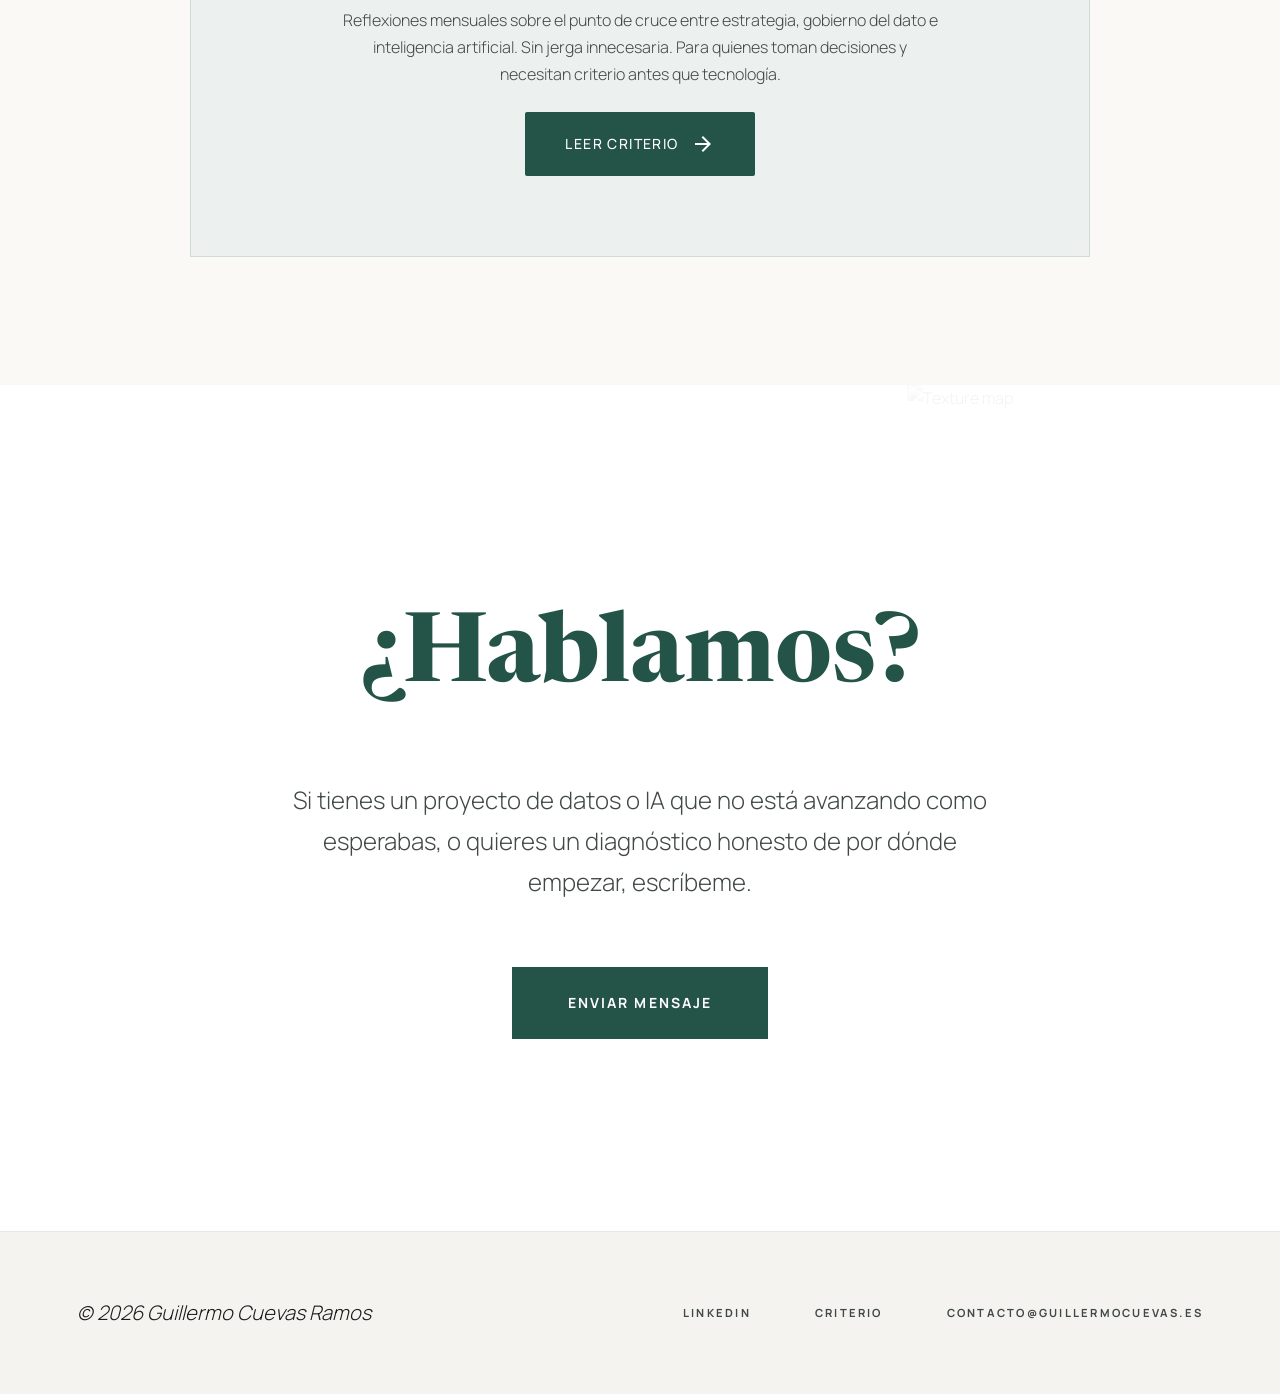
==== commit 900cad27: "Update index.html" ====
--- a/index.html
+++ b/index.html
@@ -144,19 +144,19 @@
         <article class="pilar-card">
           <span class="material-symbols-outlined pilar-icon">explore</span>
           <h3 class="pilar-title">Estrategia sobre tecnología</h3>
-          <p class="pilar-text">El negocio dicta la herramienta, nunca al revés. Diseño hojas de ruta basadas en la tecnología racional: no siempre necesitas lo último, sino lo más efectivo. Priorizo soluciones que se adecuan a tu realidad para asegurar un retorno claro antes de invertir.</p>
+          <p class="pilar-text">Diseño estrategias que alinean tus datos con los objetivos críticos del negocio, no con la herramienta del momento. Sin retorno claro, no hay proyecto.</p>
         </article>
 
         <article class="pilar-card">
           <span class="material-symbols-outlined pilar-icon">shield</span>
           <h3 class="pilar-title">Confianza mediante el gobierno</h3>
-          <p class="pilar-text">Los datos solo son activos si puedes creer en ellos. Establezco marcos de control que garantizan la calidad y privacidad (RGPD) de tu información. Transformo datos aislados en una fuente de verdad única para que operes con certezas, no con suposiciones.</p>
+          <p class="pilar-text">Los datos solo son activos si son fiables. Establezco marcos de gobierno del dato — conformes con RGPD y AI Act — para que tu organización actúe sobre certezas y escale sin riesgo regulatorio.</p>
         </article>
 
         <article class="pilar-card">
           <span class="material-symbols-outlined pilar-icon">psychology</span>
           <h3 class="pilar-title">IA con criterio</h3>
-          <p class="pilar-text">Evita que tu innovación se convierta en una deuda técnica. Implemento soluciones de IA que son trazables, éticas y conformes al AI Act. Me aseguro de que cada modelo sea explicable y aporte una ventaja competitiva real sin comprometer la seguridad.</p>
+          <p class="pilar-text">Implementar IA sin gobierno del dato es construir sobre arena. Acompaño a las empresas a adoptar soluciones de IA que son útiles, trazables y conformes con el AI Act — no solo innovadoras.</p>
         </article>
 
       </div>
@@ -173,7 +173,7 @@
             <article class="caso-card">
               <span class="caso-sector">Sector Salud</span>
               <h3 class="caso-title">Estrategia de datos en un entorno regulatorio complejo</h3>
-              <p class="caso-text">Una organización sanitaria necesitaba definir su estrategia de datos con la normativa europea del Espacio Europeo de Datos Sanitarios como marco de referencia. El reto no era solo técnico, era entender qué implicaba esa normativa para su modelo de gestión de la información. Combinando análisis estratégico (PESTEL, DAFO) con criterio jurídico y metodología técnica, definimos una hoja de ruta que alineó sus capacidades actuales con los requisitos que se avecinaban.</p>
+              <p class="caso-text">Una organización sanitaria necesitaba definir su estrategia de datos con la normativa europea del Espacio Europeo de Datos Sanitarios como marco de referencia. El reto no era solo técnico — era entender qué implicaba esa normativa para su modelo de gestión de la información. Combinando análisis estratégico (PESTEL, DAFO) con criterio jurídico y metodología técnica, definimos una hoja de ruta que alineó sus capacidades actuales con los requisitos que se avecinaban.</p>
             </article>
 
             <article class="caso-card">
@@ -185,7 +185,7 @@
             <article class="caso-card">
               <span class="caso-sector">Sector Financiero / Auditoría</span>
               <h3 class="caso-title">Machine learning aplicado a la gestión de riesgos</h3>
-              <p class="caso-text">Un departamento de auditoría interna necesitaba modernizar sus procesos de control y gestión de riesgos. Desarrollamos modelos predictivos (Random Forest, XGBoost y LightGBM) y algoritmos de optimización para identificar patrones de riesgo y anticipar situaciones críticas antes de que se materializaran. El resultado fue un sistema de detección temprana que permitía priorizar los casos de mayor impacto y orientar los recursos de auditoría donde realmente importaba.</p>
+              <p class="caso-text">Un departamento de auditoría interna necesitaba modernizar sus procesos de control y gestión de riesgos. Desarrollamos modelos predictivos — Random Forest, XGBoost y LightGBM — para identificar patrones de riesgo y anticipar situaciones críticas antes de que se materializaran. El resultado fue un sistema de detección temprana que permitía priorizar los casos de mayor impacto y orientar los recursos de auditoría donde realmente importaba.</p>
             </article>
           </div>
         </div>
@@ -206,7 +206,7 @@
         <span class="eyebrow">Newsletter</span>
         <h2 class="newsletter-name">Criterio</h2>
         <p class="newsletter-tagline">Lo que los datos no dicen, lo que la IA no decide y lo que la regulación no resuelve.</p>
-        <p class="newsletter-description">Reflexiones mensuales en las que convergen estrategia, gobierno del dato e inteligencia artificial.Para quienes toman decisiones y necesitan criterio antes que tecnología.</p>
+        <p class="newsletter-description">Reflexiones mensuales sobre el punto de cruce entre estrategia, gobierno del dato e inteligencia artificial. Sin jerga innecesaria. Para quienes toman decisiones y necesitan criterio antes que tecnología.</p>
         <a href="criterio/index.html" class="hero-cta" id="newsletter-subscribe">
           Leer Criterio
           <span class="material-symbols-outlined">arrow_forward</span>
--- a/styles.css
+++ b/styles.css
@@ -439,7 +439,7 @@
   font-style: italic;
   color: var(--primary);
   margin-bottom: 1.5rem;
-  text-align: center;
+  text-align: center !important;
 }
 
 .newsletter-tagline {
@@ -564,7 +564,7 @@
   font-size: clamp(4rem, 10vw, 6rem);
   margin-bottom: 2.5rem;
   color: var(--primary);
-  text-align: center;
+  text-align: center !important;
 }
 
 .contact-text {
@@ -761,7 +761,7 @@
 
   /* Newsletter */
   .newsletter-card { padding: 2.5rem 1.5rem; }
-  .newsletter-name { font-size: clamp(2.5rem, 11vw, 4.5rem); }
+  .newsletter-name { font-size: clamp(2.5rem, 11vw, 4.5rem); text-align: center; }
   .newsletter-tagline { font-size: 1.05rem; }
 
   /* Sobre mí: móvil */
@@ -770,7 +770,7 @@
 
   /* Contacto */
   #contacto { padding: 7rem 5vw; }
-  .contact-title { font-size: clamp(2.5rem, 13vw, 5rem); }
+  .contact-title { font-size: clamp(2.5rem, 13vw, 5rem); text-align: center; }
   .contact-text { font-size: 1.05rem; margin-bottom: 2.5rem; }
   .contact-btn { padding: 1.25rem 2.5rem; font-size: 0.8rem; }
 
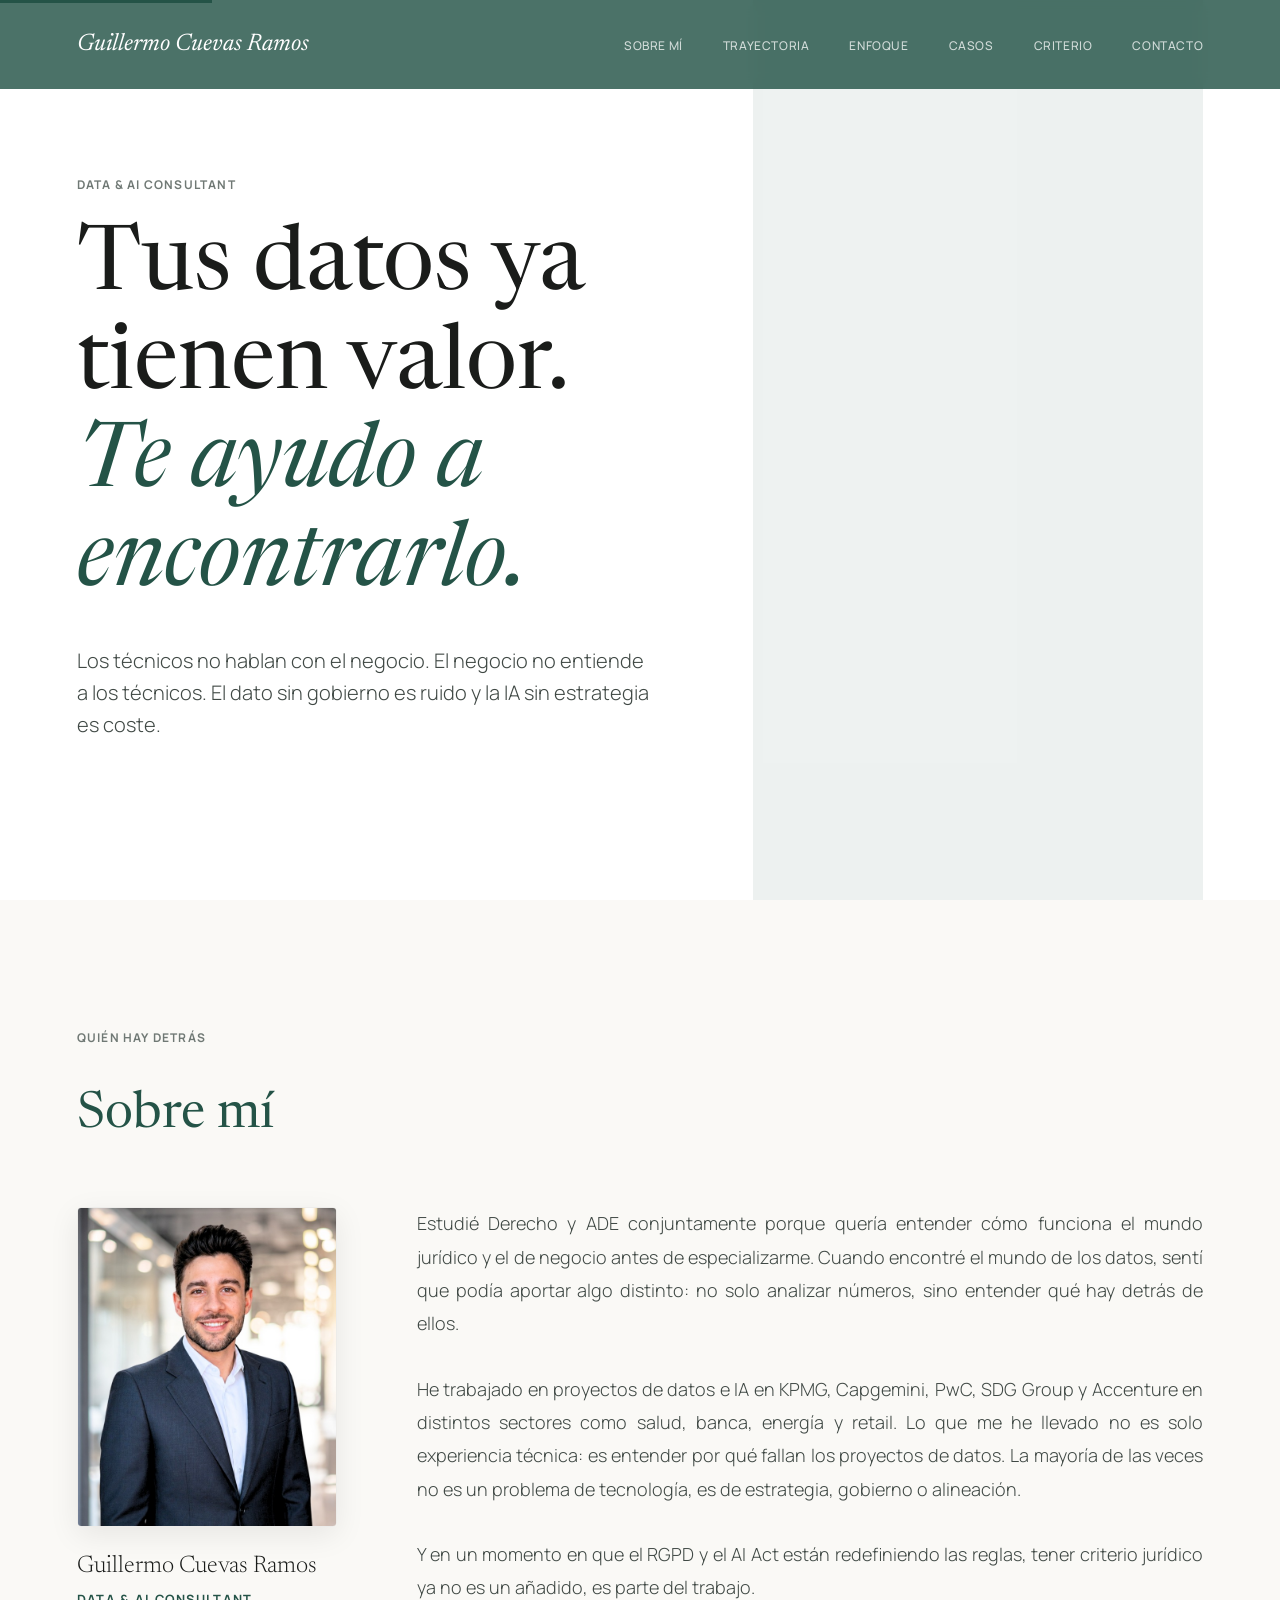
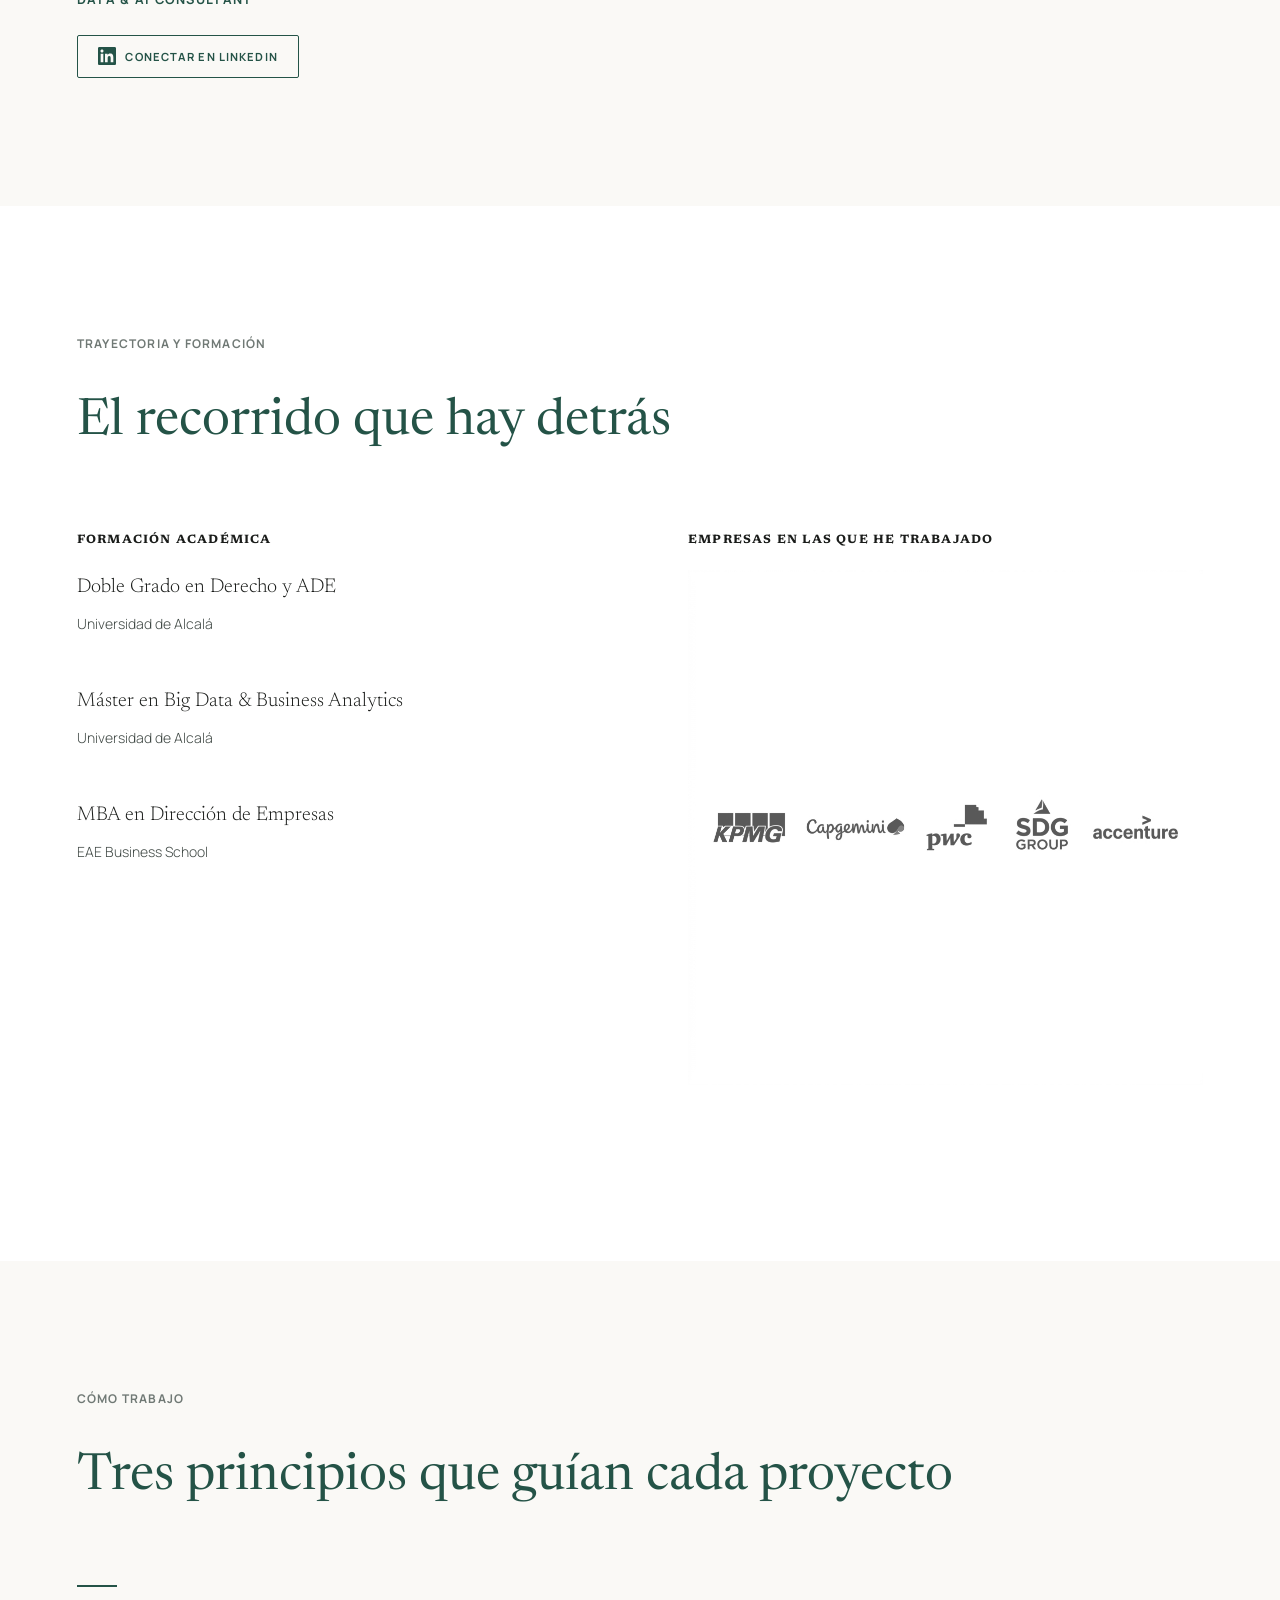
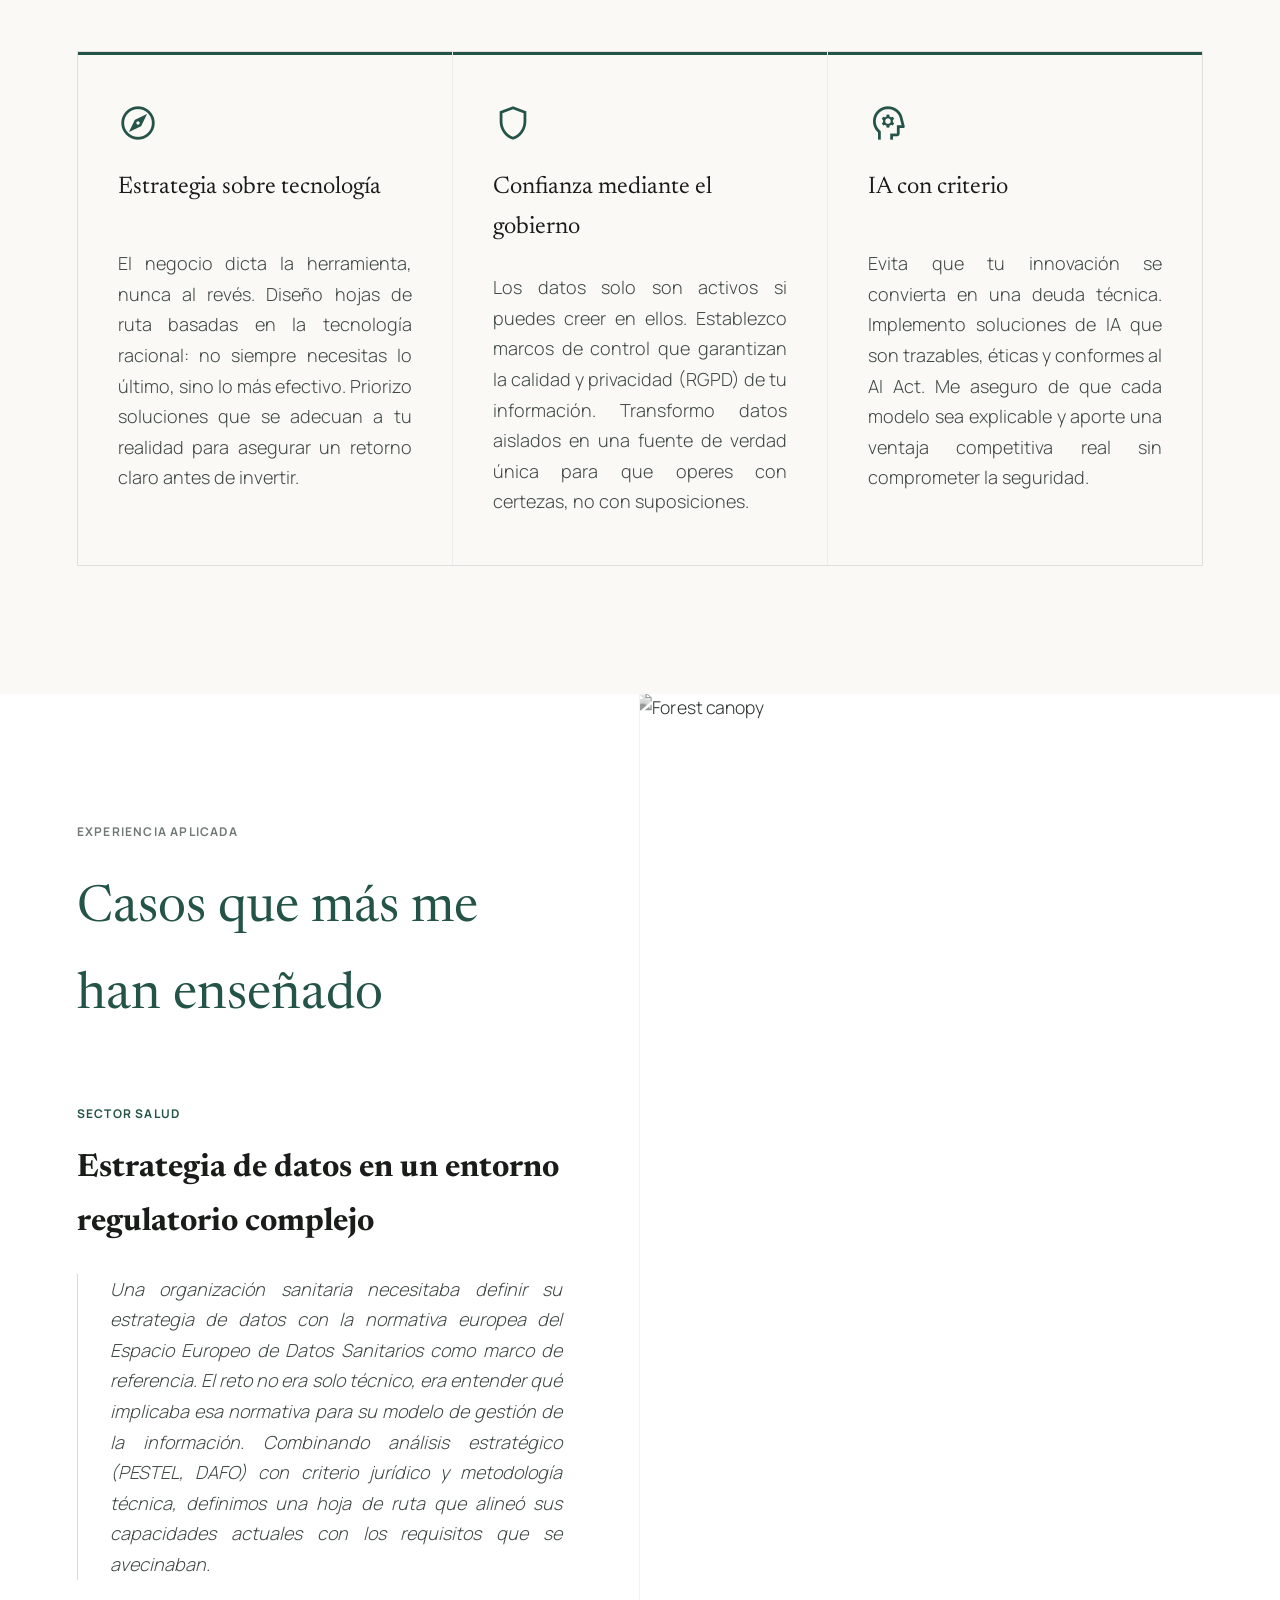
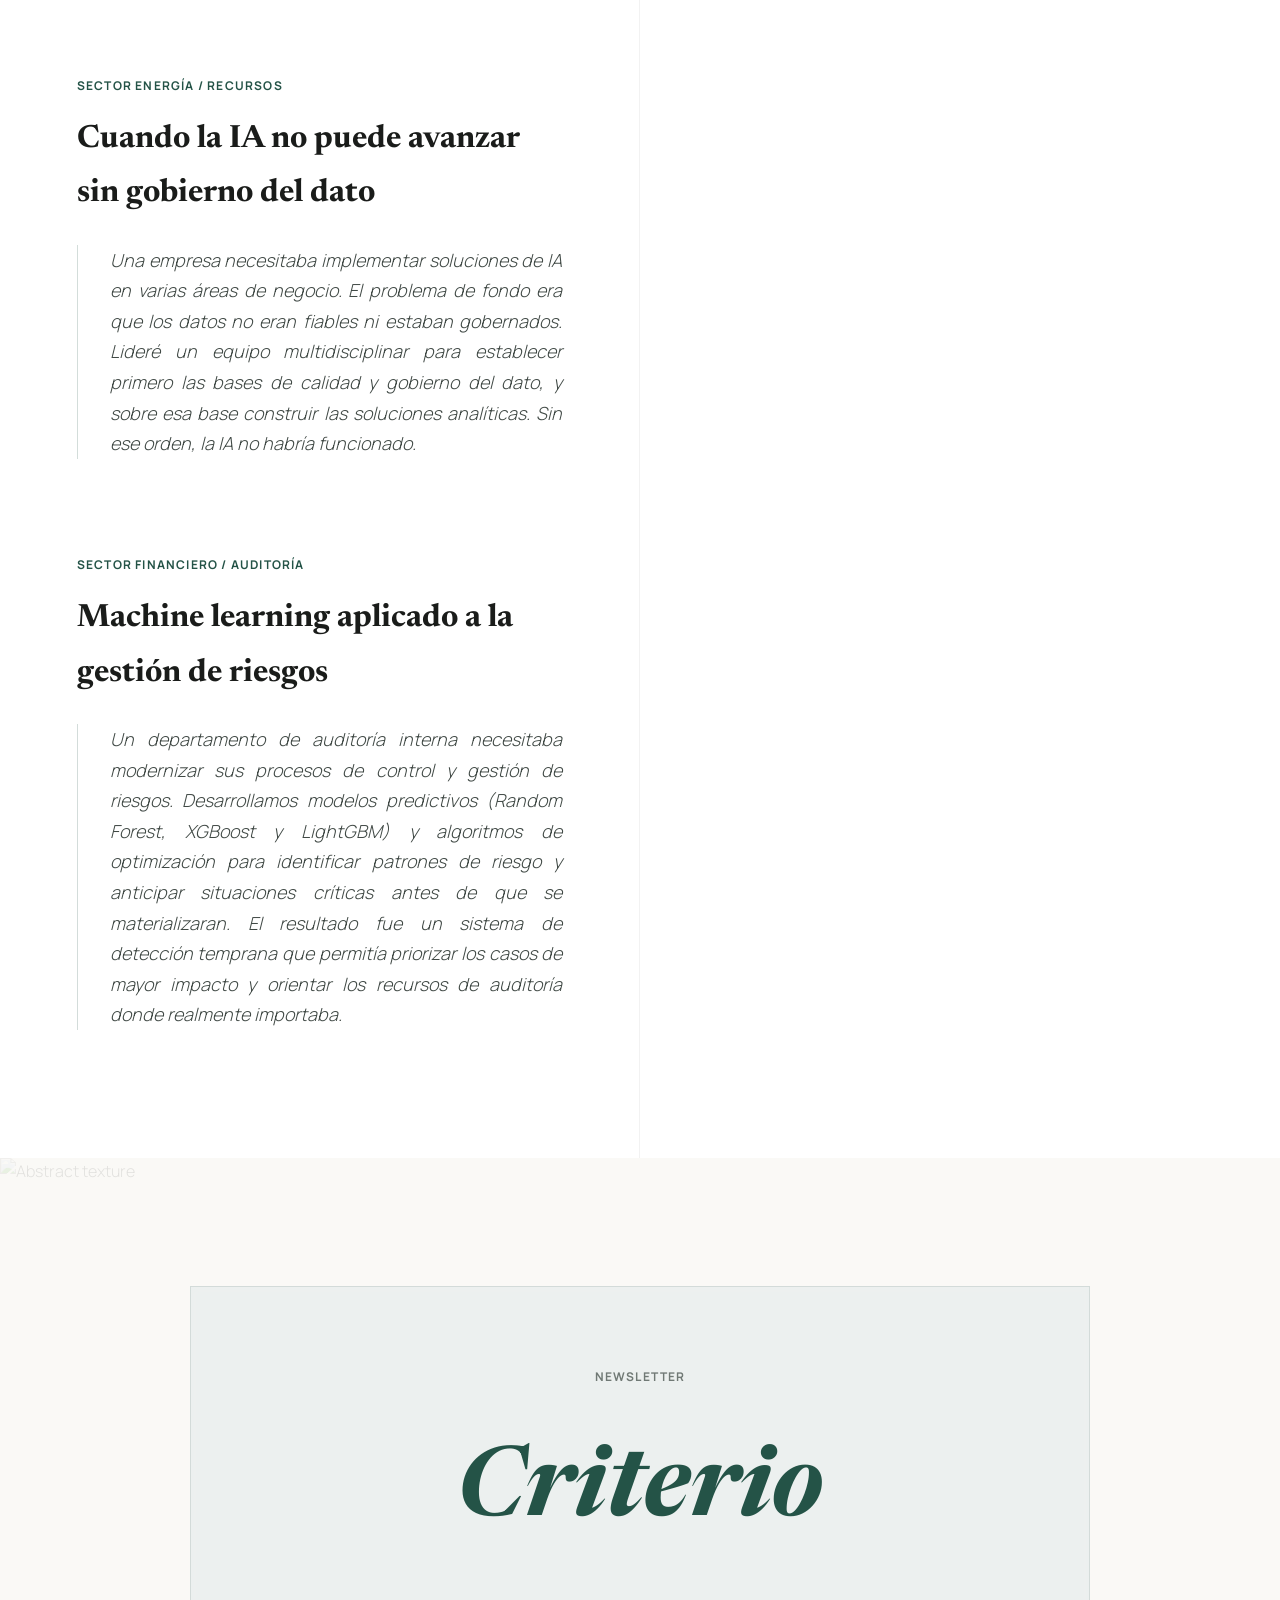
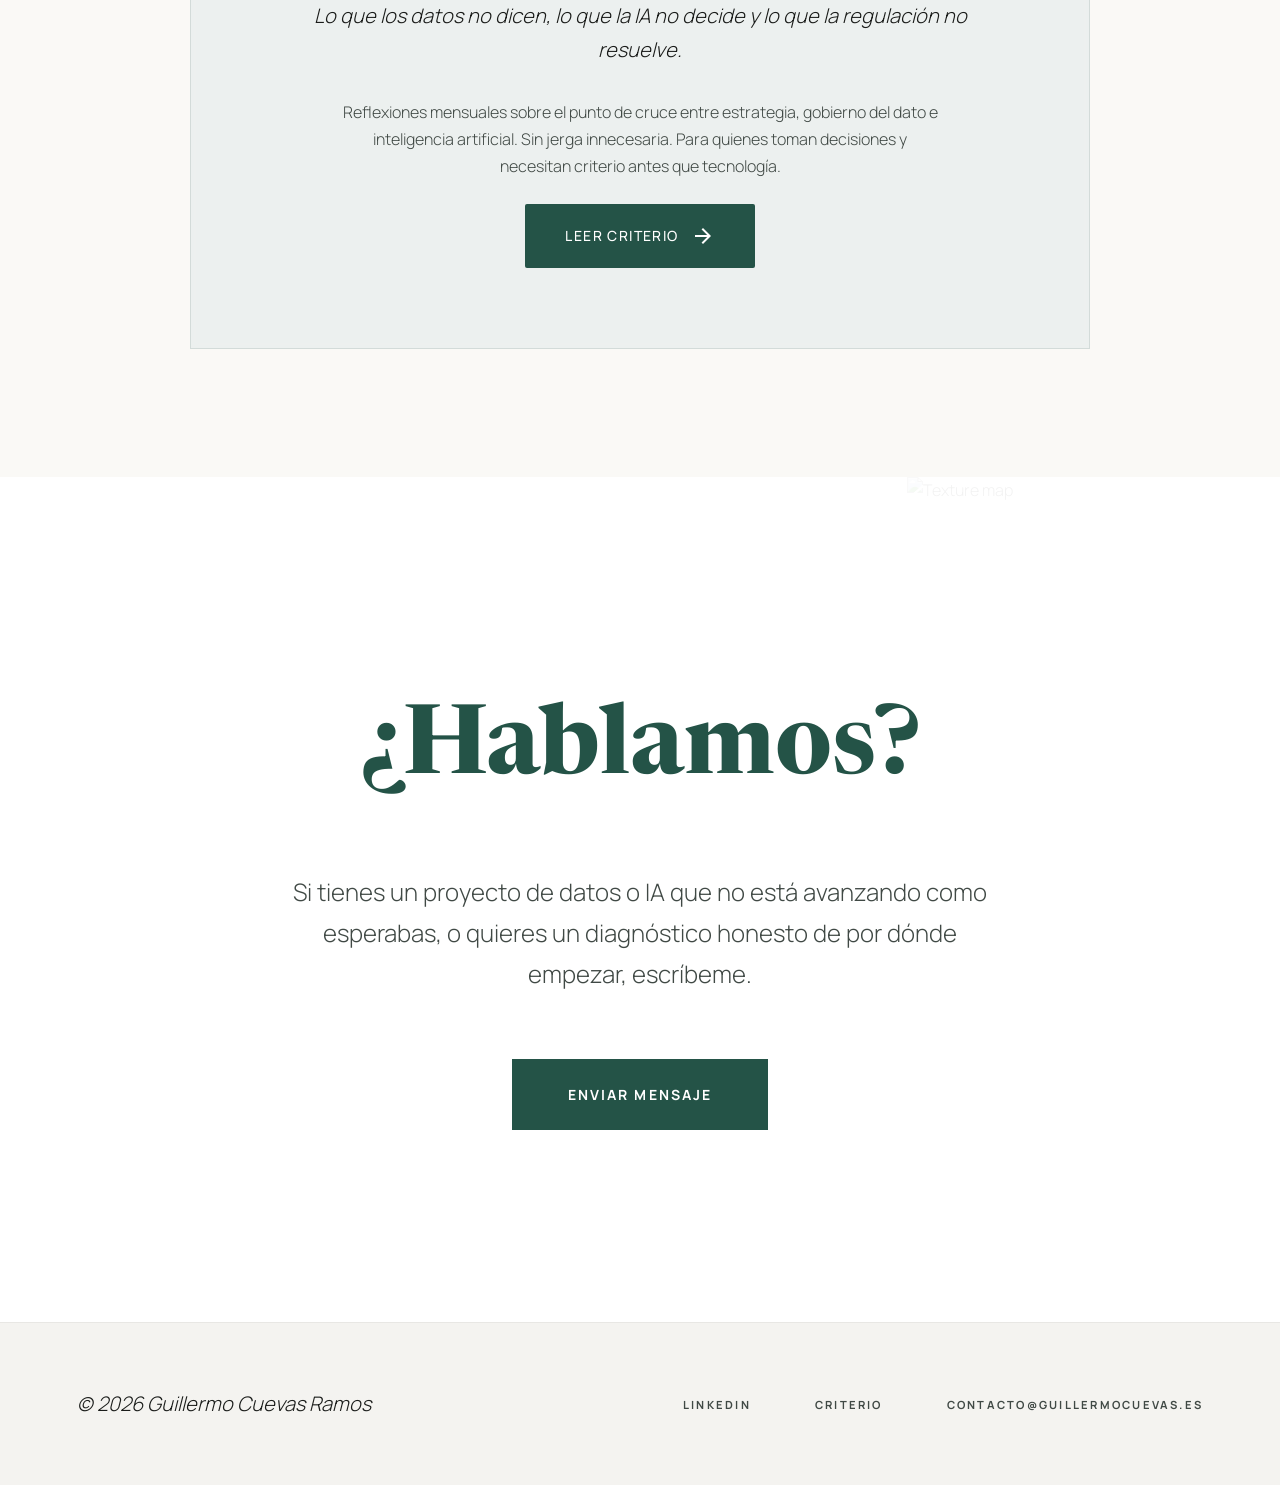
==== commit f0074a9e: "Update index.html" ====
--- a/index.html
+++ b/index.html
@@ -144,19 +144,19 @@
         <article class="pilar-card">
           <span class="material-symbols-outlined pilar-icon">explore</span>
           <h3 class="pilar-title">Estrategia sobre tecnología</h3>
-          <p class="pilar-text">Diseño estrategias que alinean tus datos con los objetivos críticos del negocio, no con la herramienta del momento. Sin retorno claro, no hay proyecto.</p>
+          <p class="pilar-text">El negocio dicta la herramienta, nunca al revés. Diseño hojas de ruta basadas en la tecnología racional: no siempre necesitas lo último, sino lo más efectivo. Priorizo soluciones que se adecuan a tu realidad para asegurar un retorno claro antes de invertir.</p>
         </article>
 
         <article class="pilar-card">
           <span class="material-symbols-outlined pilar-icon">shield</span>
           <h3 class="pilar-title">Confianza mediante el gobierno</h3>
-          <p class="pilar-text">Los datos solo son activos si son fiables. Establezco marcos de gobierno del dato — conformes con RGPD y AI Act — para que tu organización actúe sobre certezas y escale sin riesgo regulatorio.</p>
+          <p class="pilar-text">Los datos solo son activos si puedes creer en ellos. Establezco marcos de control que garantizan la calidad y privacidad (RGPD) de tu información. Transformo datos aislados en una fuente de verdad única para que operes con certezas, no con suposiciones.</p>
         </article>
 
         <article class="pilar-card">
           <span class="material-symbols-outlined pilar-icon">psychology</span>
           <h3 class="pilar-title">IA con criterio</h3>
-          <p class="pilar-text">Implementar IA sin gobierno del dato es construir sobre arena. Acompaño a las empresas a adoptar soluciones de IA que son útiles, trazables y conformes con el AI Act — no solo innovadoras.</p>
+          <p class="pilar-text">Evita que tu innovación se convierta en una deuda técnica. Implemento soluciones de IA que son trazables, éticas y conformes al AI Act. Me aseguro de que cada modelo sea explicable y aporte una ventaja competitiva real sin comprometer la seguridad.</p>
         </article>
 
       </div>
@@ -173,7 +173,7 @@
             <article class="caso-card">
               <span class="caso-sector">Sector Salud</span>
               <h3 class="caso-title">Estrategia de datos en un entorno regulatorio complejo</h3>
-              <p class="caso-text">Una organización sanitaria necesitaba definir su estrategia de datos con la normativa europea del Espacio Europeo de Datos Sanitarios como marco de referencia. El reto no era solo técnico — era entender qué implicaba esa normativa para su modelo de gestión de la información. Combinando análisis estratégico (PESTEL, DAFO) con criterio jurídico y metodología técnica, definimos una hoja de ruta que alineó sus capacidades actuales con los requisitos que se avecinaban.</p>
+              <p class="caso-text">Una organización sanitaria necesitaba definir su estrategia de datos con la normativa europea del Espacio Europeo de Datos Sanitarios como marco de referencia. El reto no era solo técnico, era entender qué implicaba esa normativa para su modelo de gestión de la información. Combinando análisis estratégico (PESTEL, DAFO) con criterio jurídico y metodología técnica, definimos una hoja de ruta que alineó sus capacidades actuales con los requisitos que se avecinaban.</p>
             </article>
 
             <article class="caso-card">
@@ -185,7 +185,7 @@
             <article class="caso-card">
               <span class="caso-sector">Sector Financiero / Auditoría</span>
               <h3 class="caso-title">Machine learning aplicado a la gestión de riesgos</h3>
-              <p class="caso-text">Un departamento de auditoría interna necesitaba modernizar sus procesos de control y gestión de riesgos. Desarrollamos modelos predictivos — Random Forest, XGBoost y LightGBM — para identificar patrones de riesgo y anticipar situaciones críticas antes de que se materializaran. El resultado fue un sistema de detección temprana que permitía priorizar los casos de mayor impacto y orientar los recursos de auditoría donde realmente importaba.</p>
+              <p class="caso-text">Un departamento de auditoría interna necesitaba modernizar sus procesos de control y gestión de riesgos. Desarrollamos modelos predictivos (Random Forest, XGBoost y LightGBM) y algoritmos de optimización para identificar patrones de riesgo y anticipar situaciones críticas antes de que se materializaran. El resultado fue un sistema de detección temprana que permitía priorizar los casos de mayor impacto y orientar los recursos de auditoría donde realmente importaba.</p>
             </article>
           </div>
         </div>
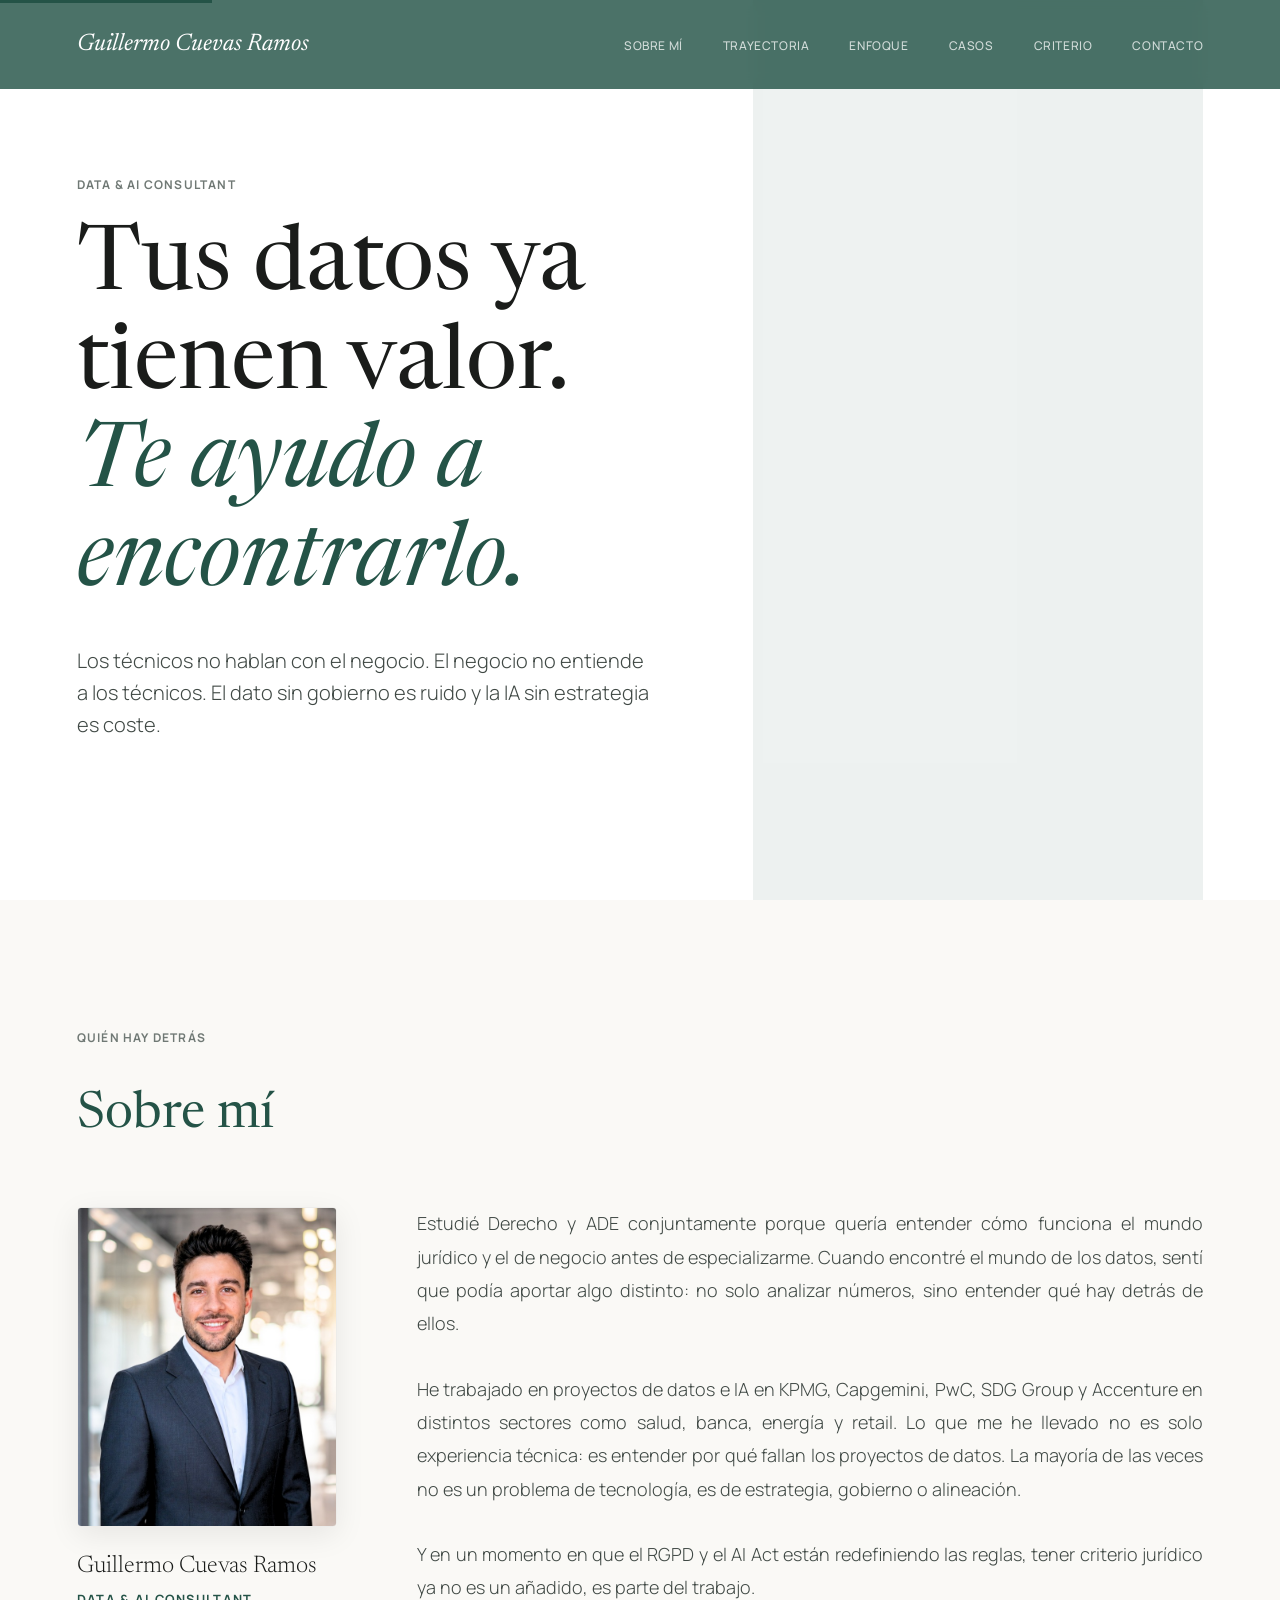
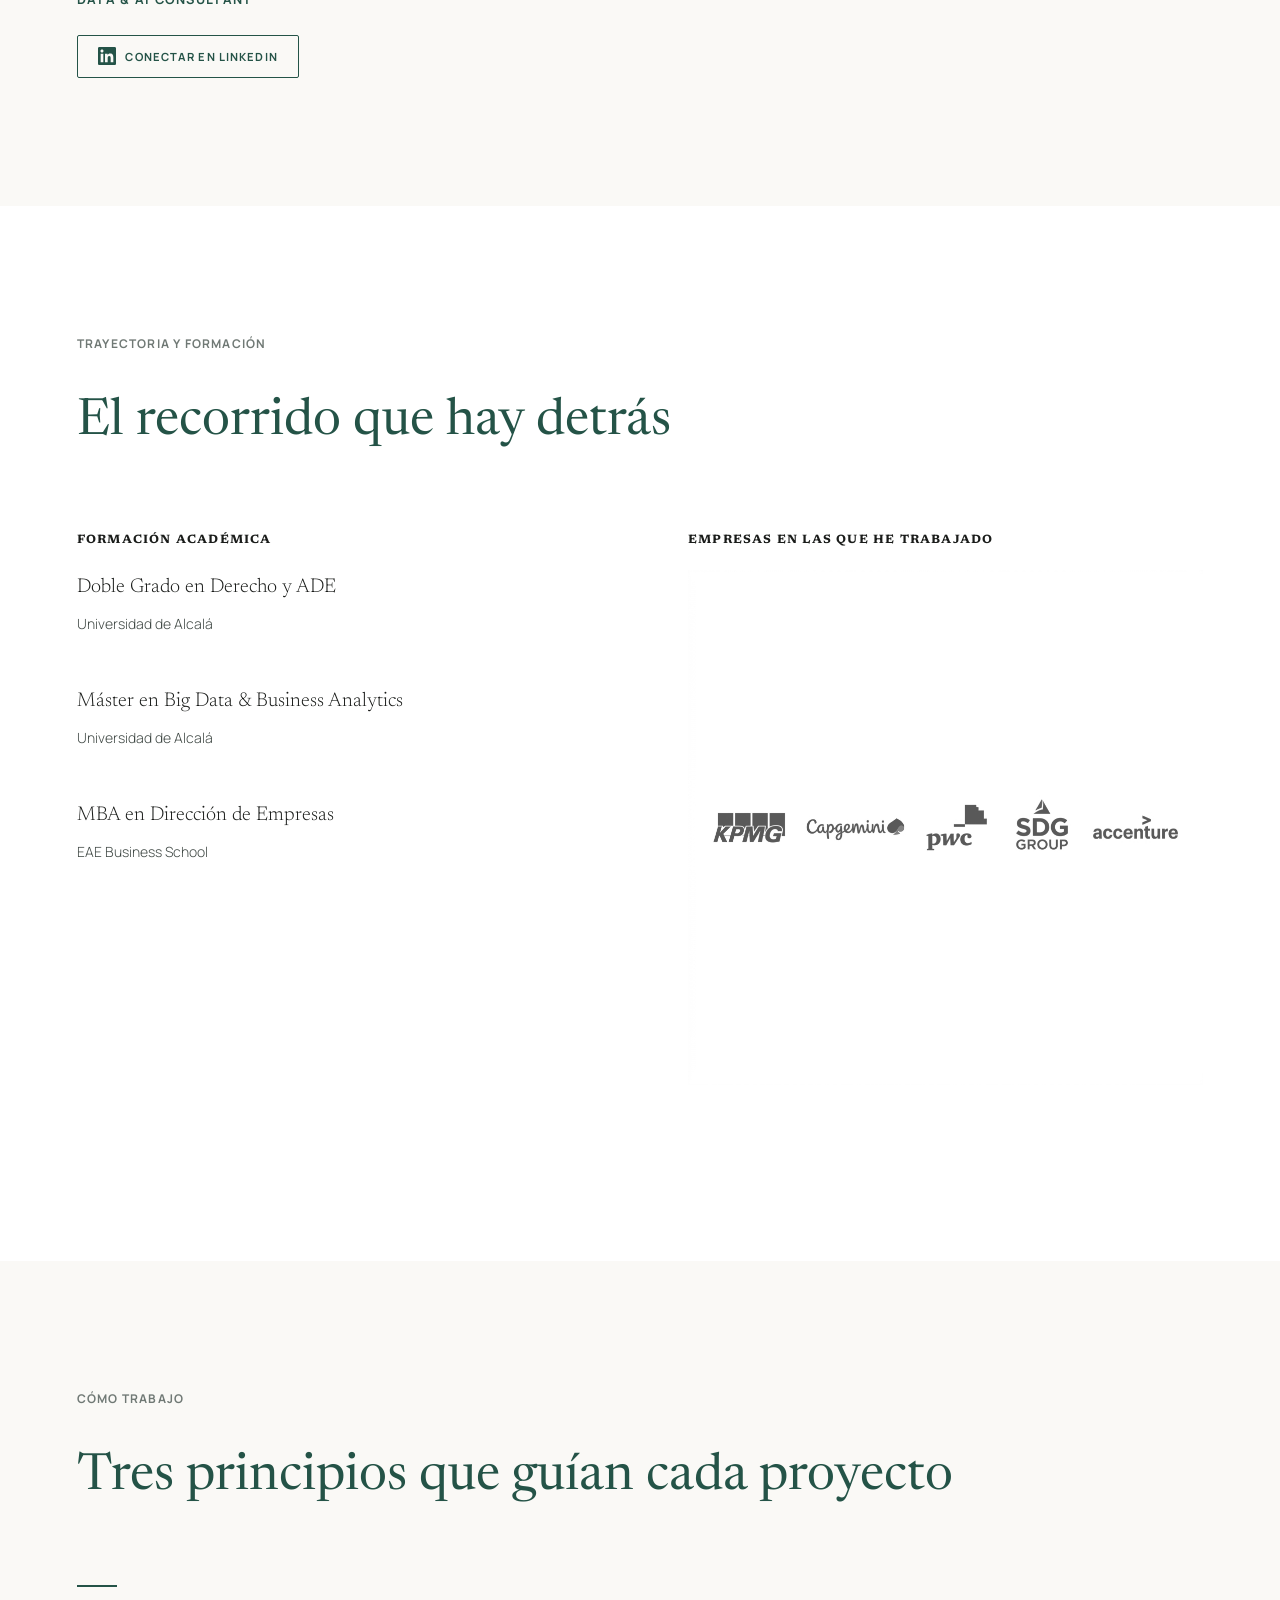
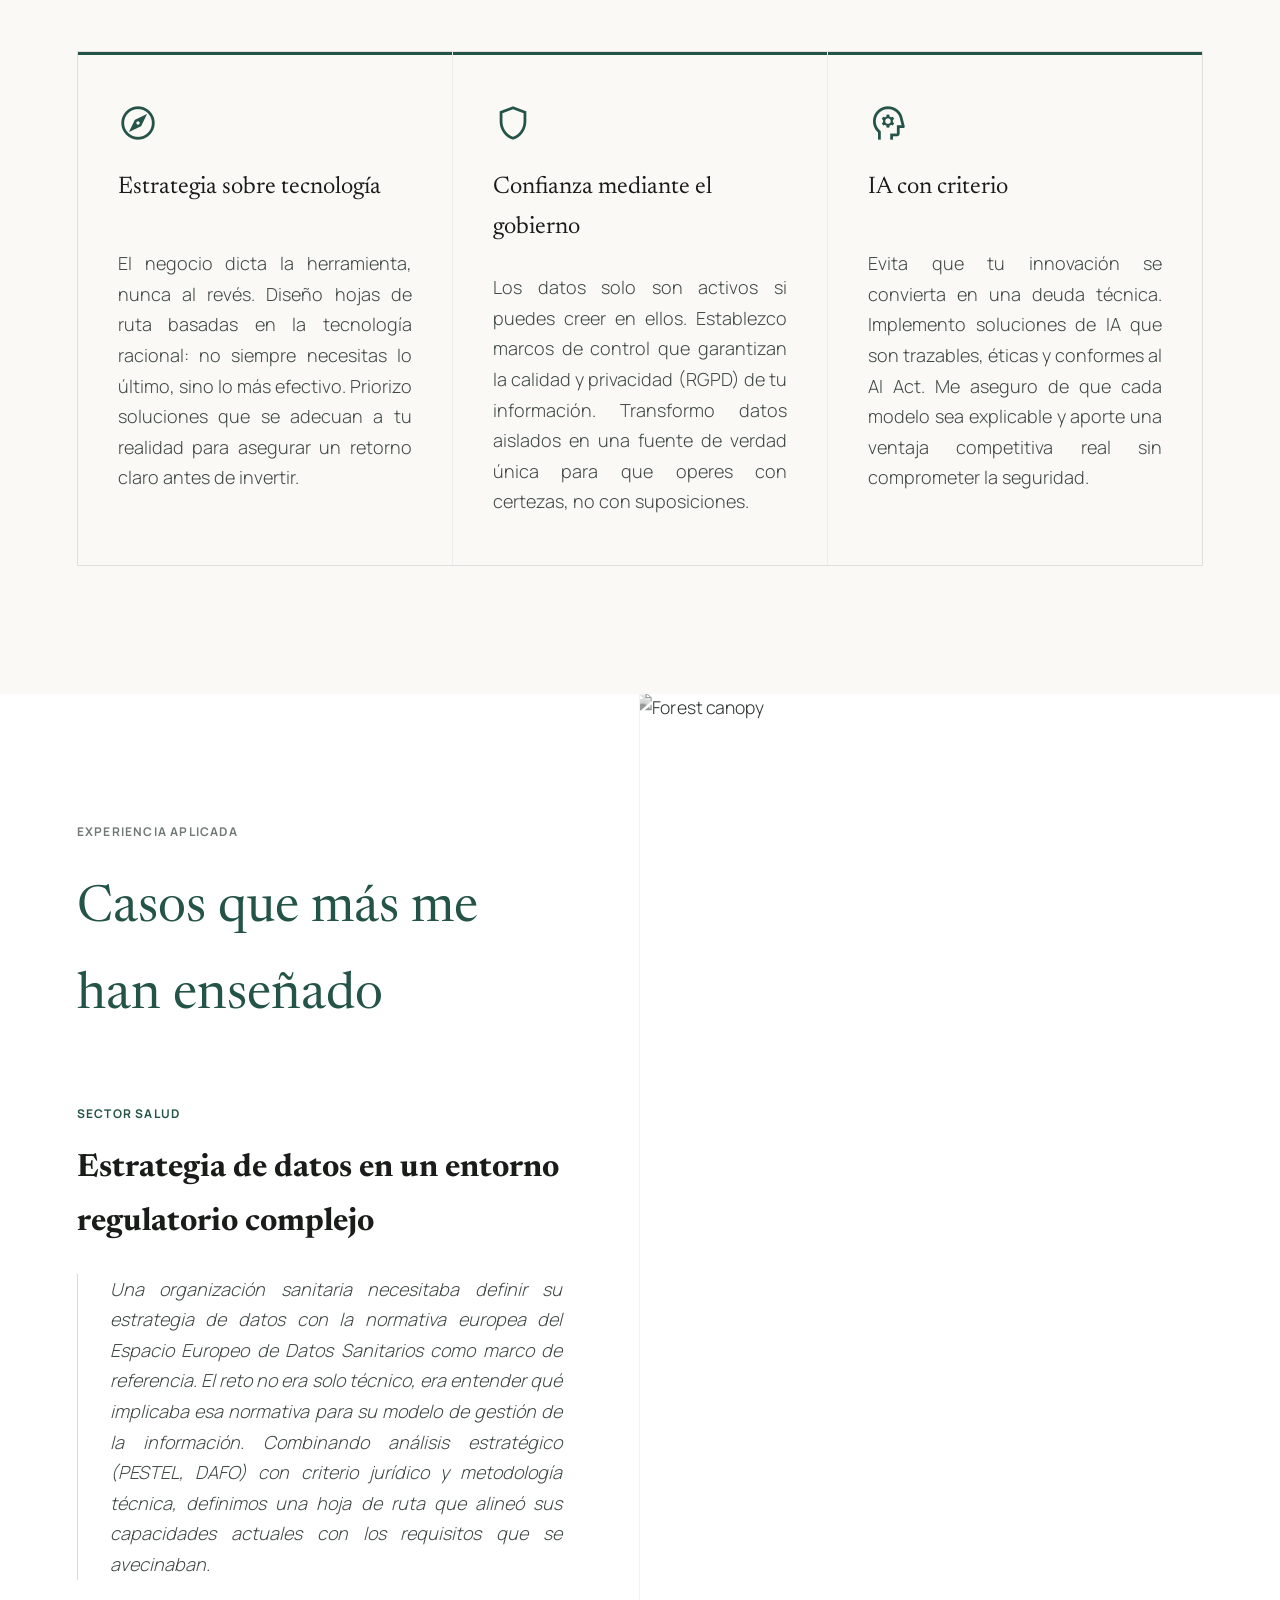
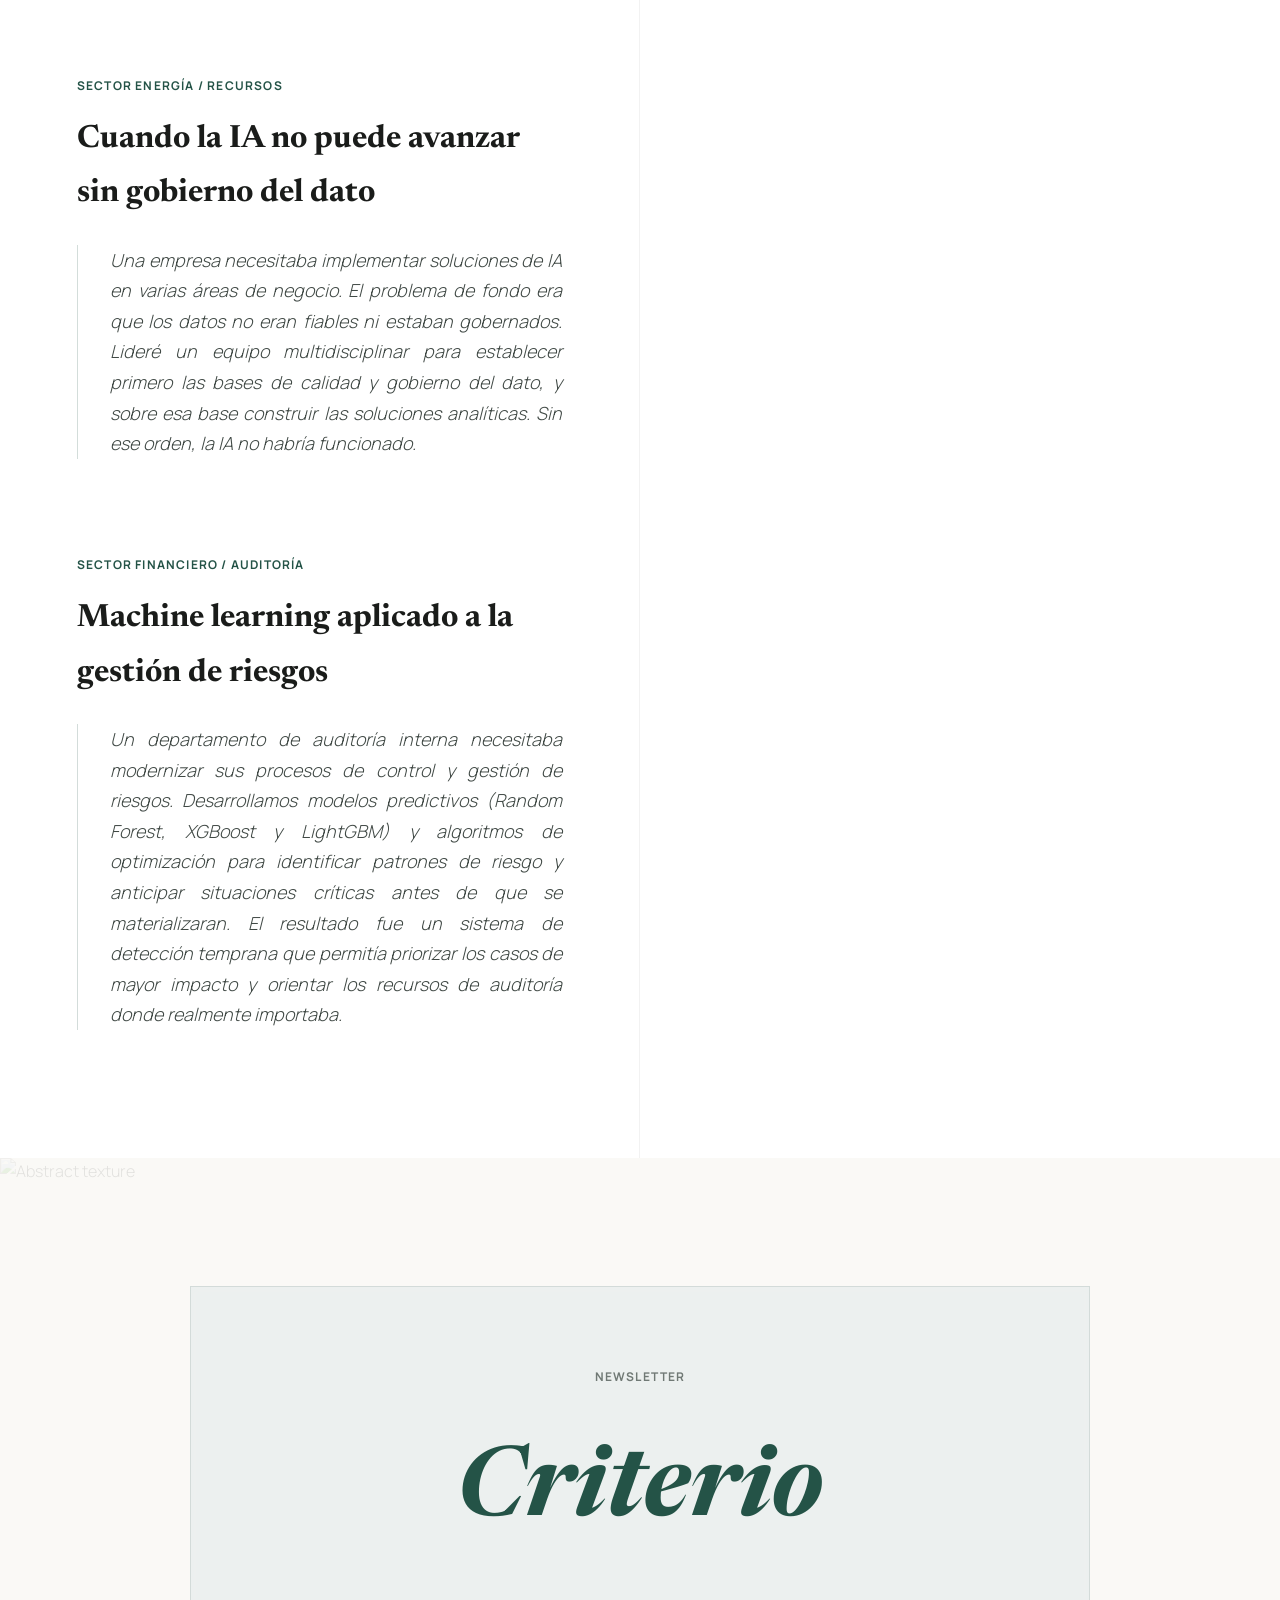
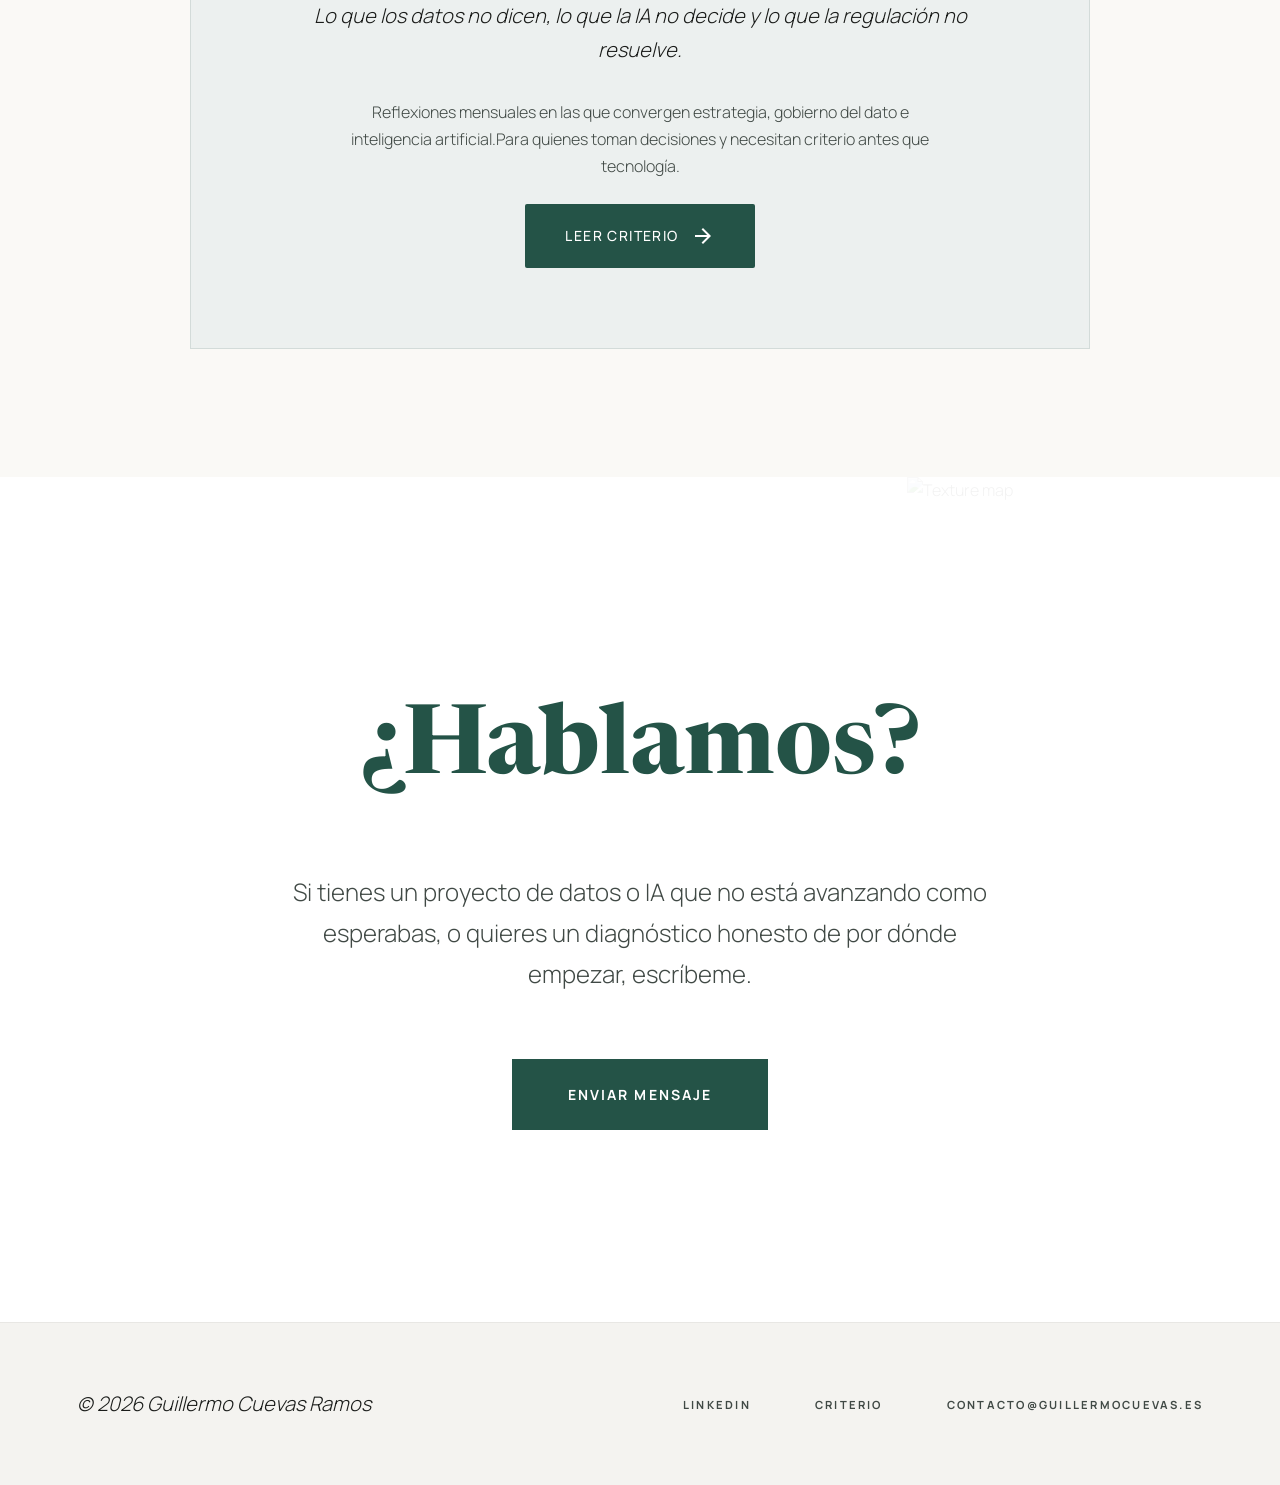
==== commit a0235ed3: "Update index.html" ====
--- a/index.html
+++ b/index.html
@@ -206,7 +206,7 @@
         <span class="eyebrow">Newsletter</span>
         <h2 class="newsletter-name">Criterio</h2>
         <p class="newsletter-tagline">Lo que los datos no dicen, lo que la IA no decide y lo que la regulación no resuelve.</p>
-        <p class="newsletter-description">Reflexiones mensuales sobre el punto de cruce entre estrategia, gobierno del dato e inteligencia artificial. Sin jerga innecesaria. Para quienes toman decisiones y necesitan criterio antes que tecnología.</p>
+        <p class="newsletter-description">Reflexiones mensuales en las que convergen estrategia, gobierno del dato e inteligencia artificial.Para quienes toman decisiones y necesitan criterio antes que tecnología.</p>
         <a href="criterio/index.html" class="hero-cta" id="newsletter-subscribe">
           Leer Criterio
           <span class="material-symbols-outlined">arrow_forward</span>
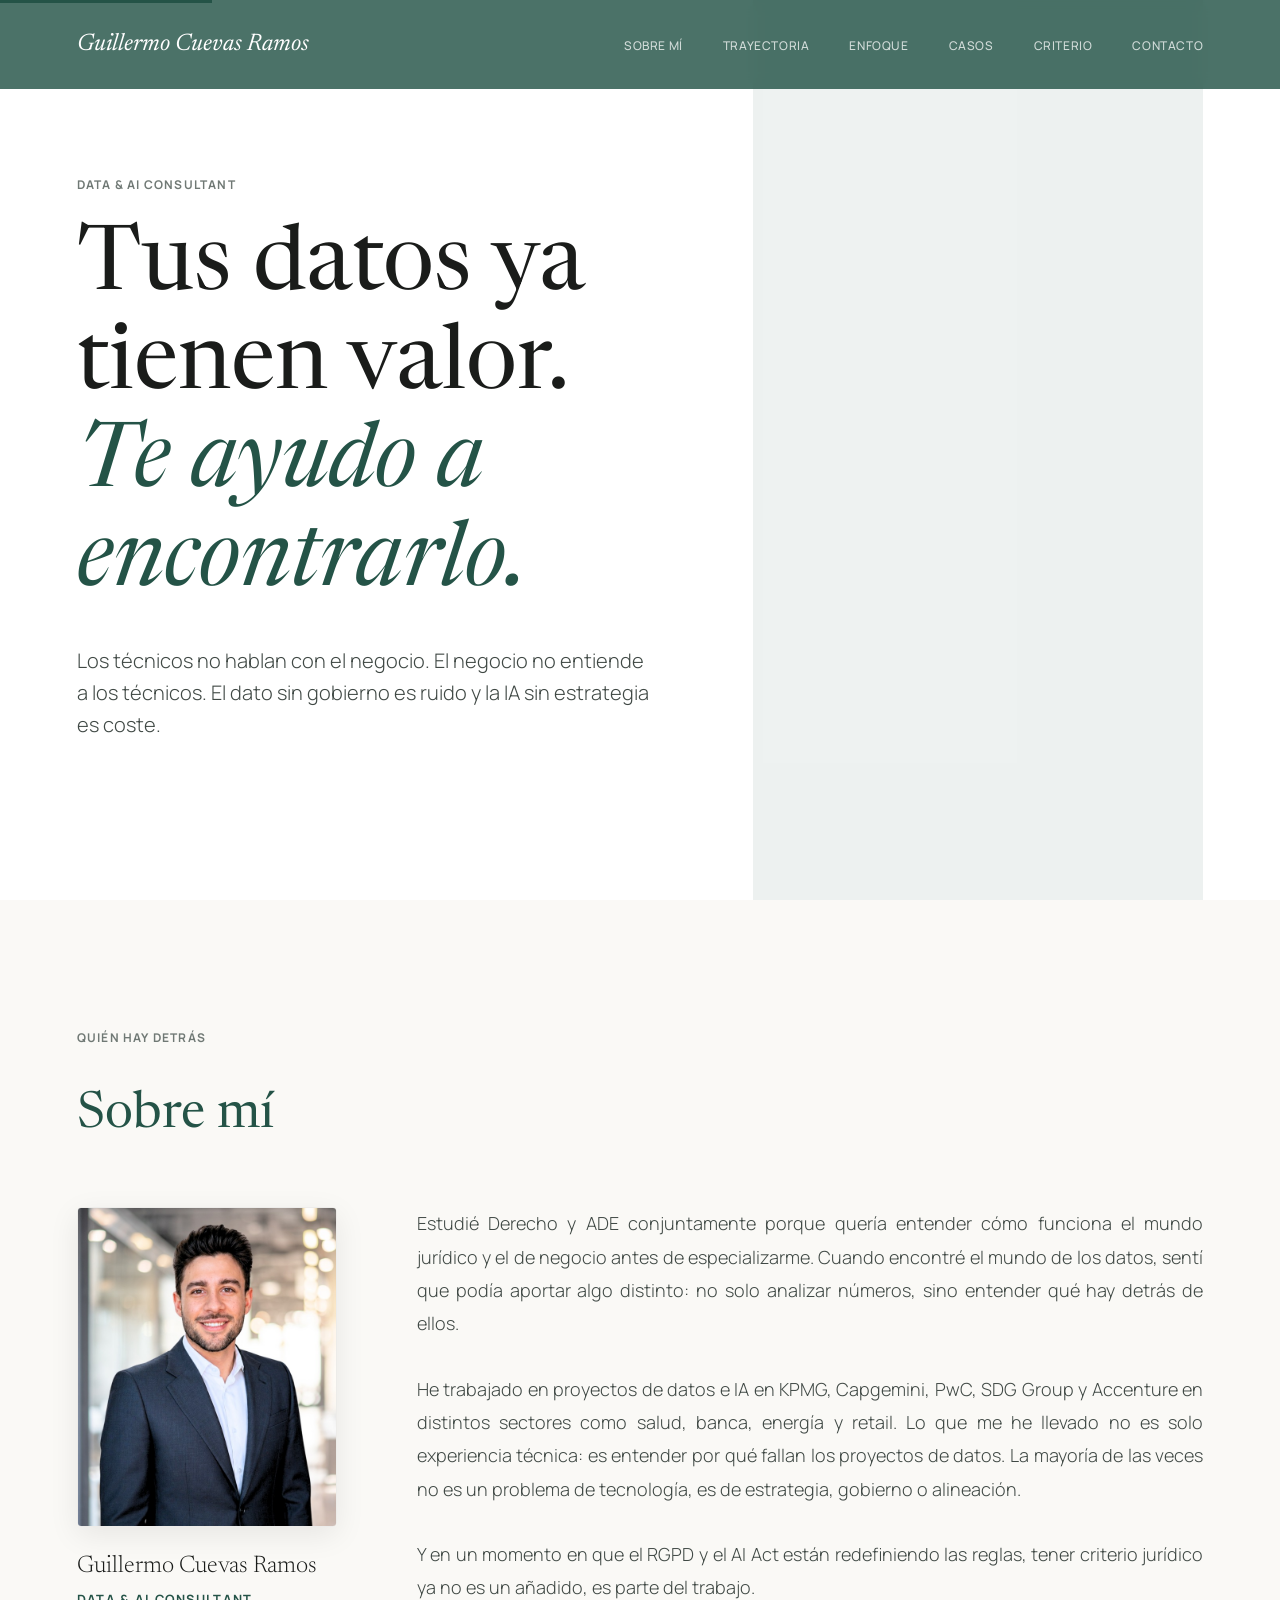
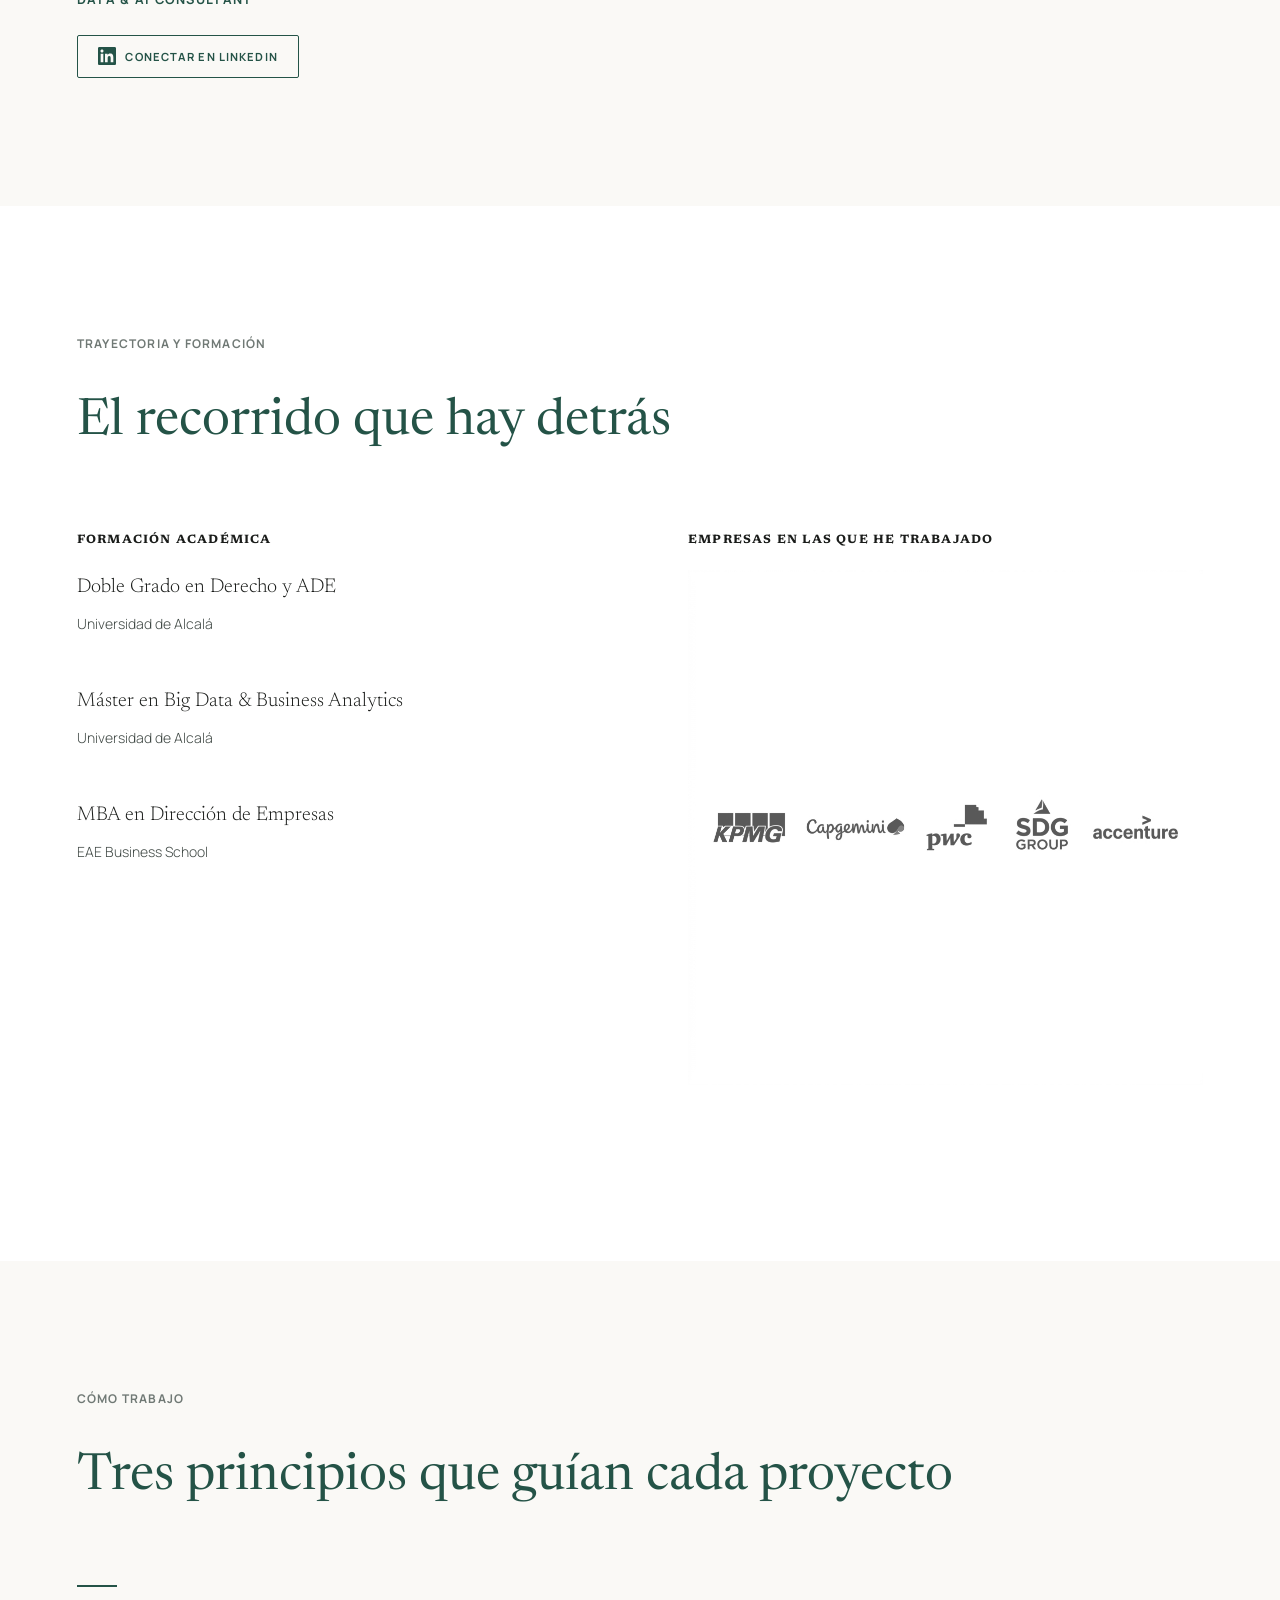
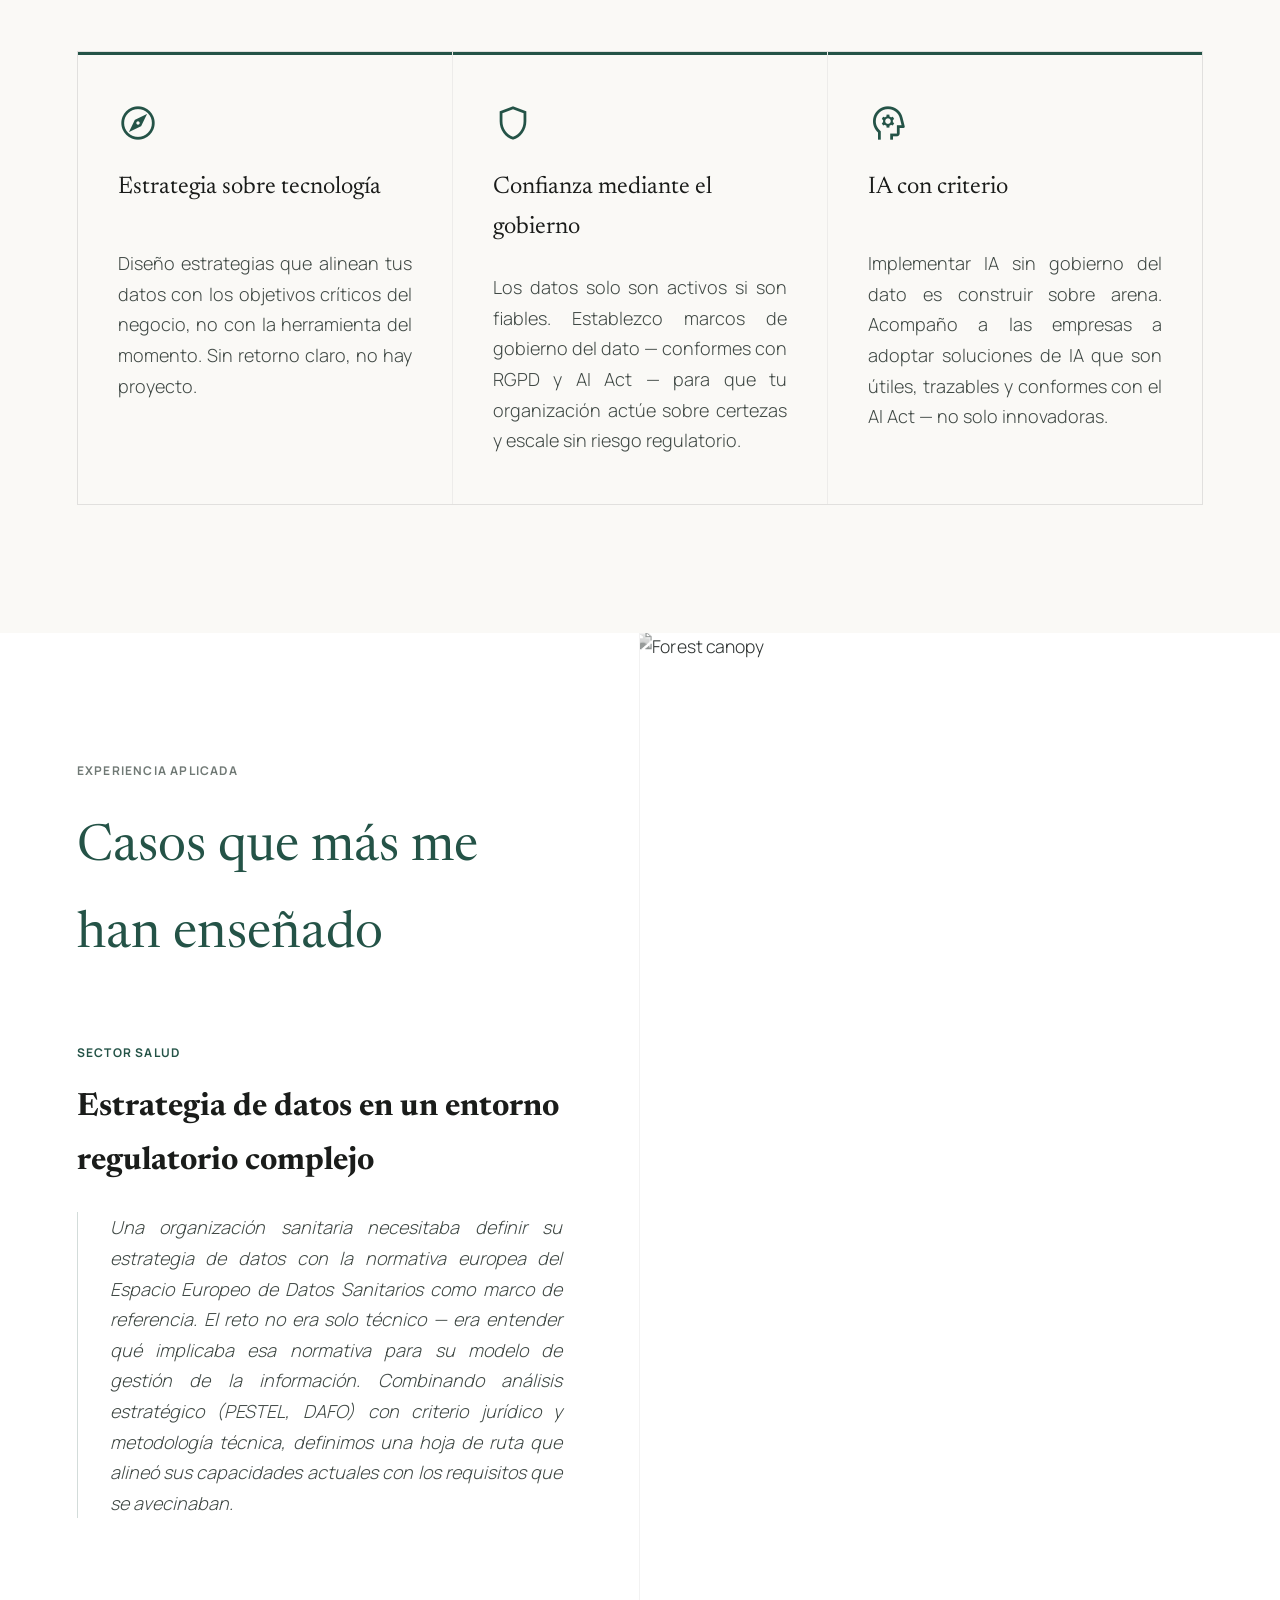
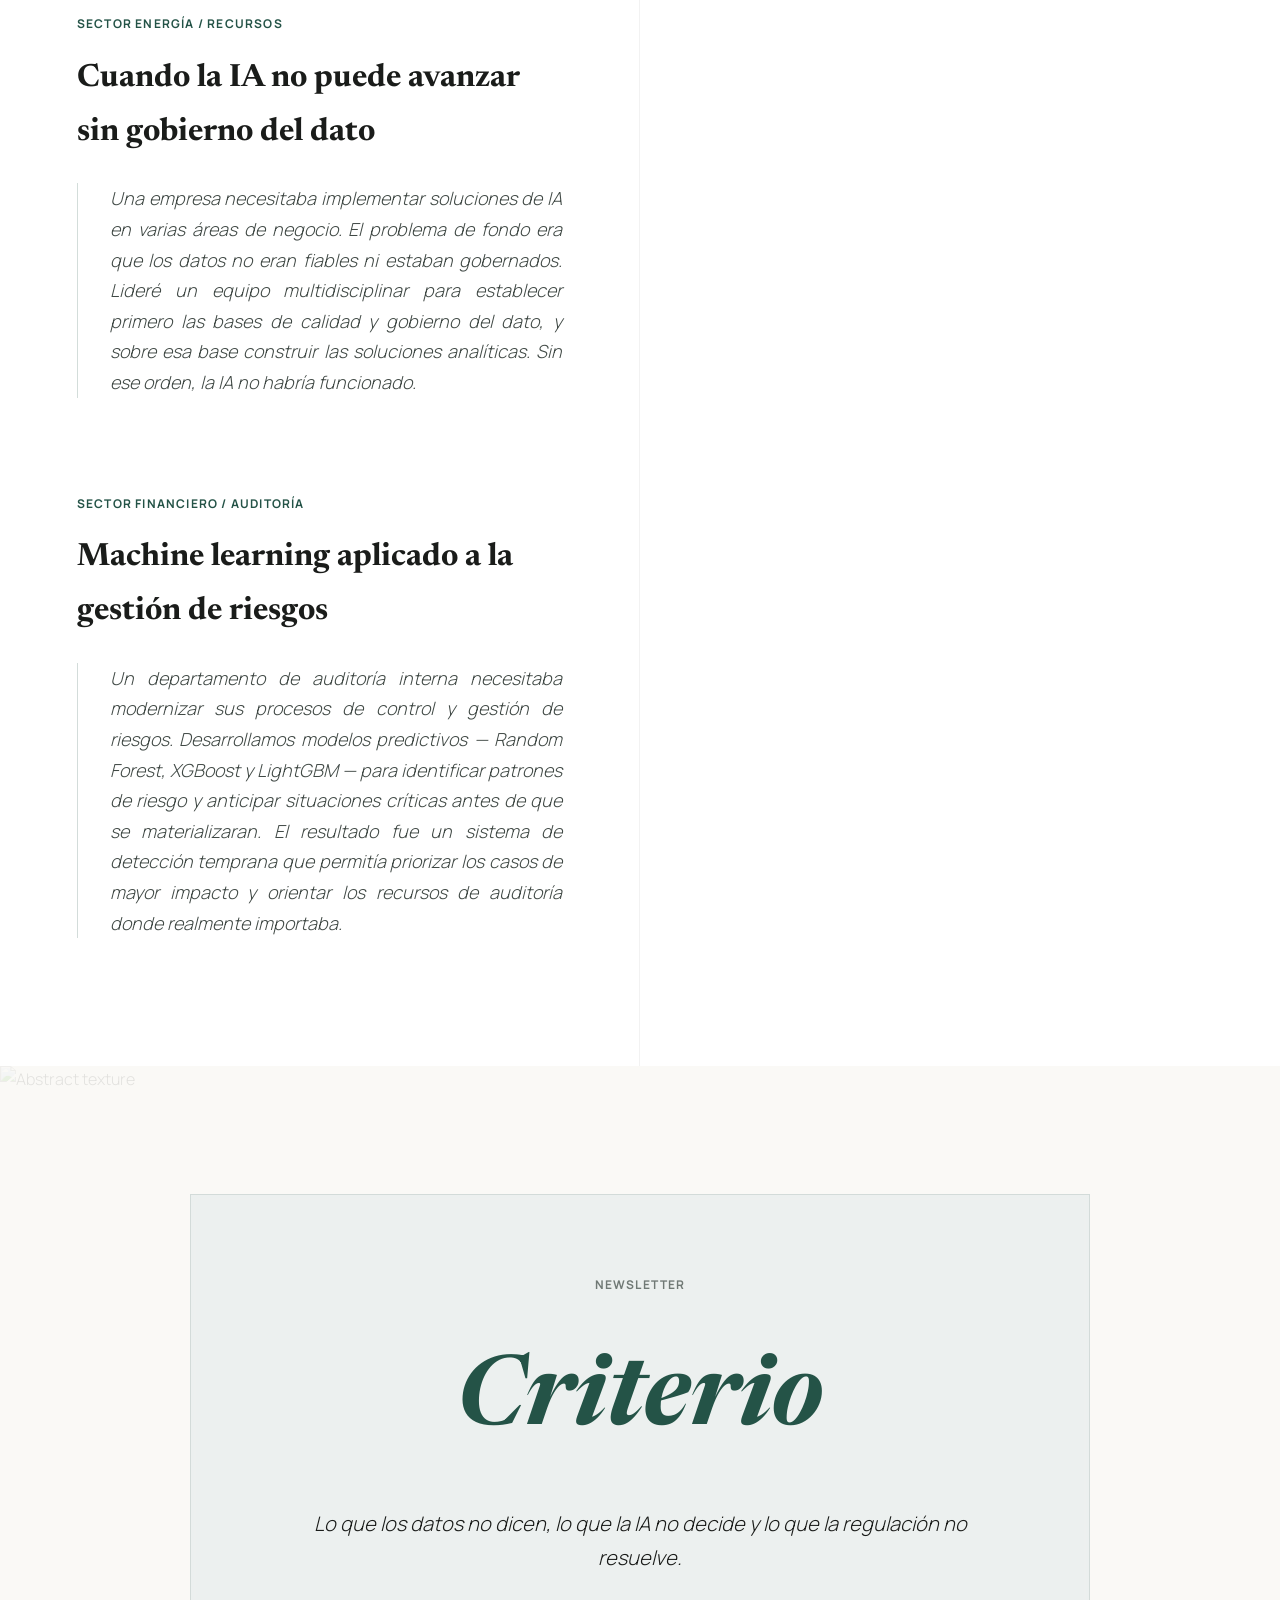
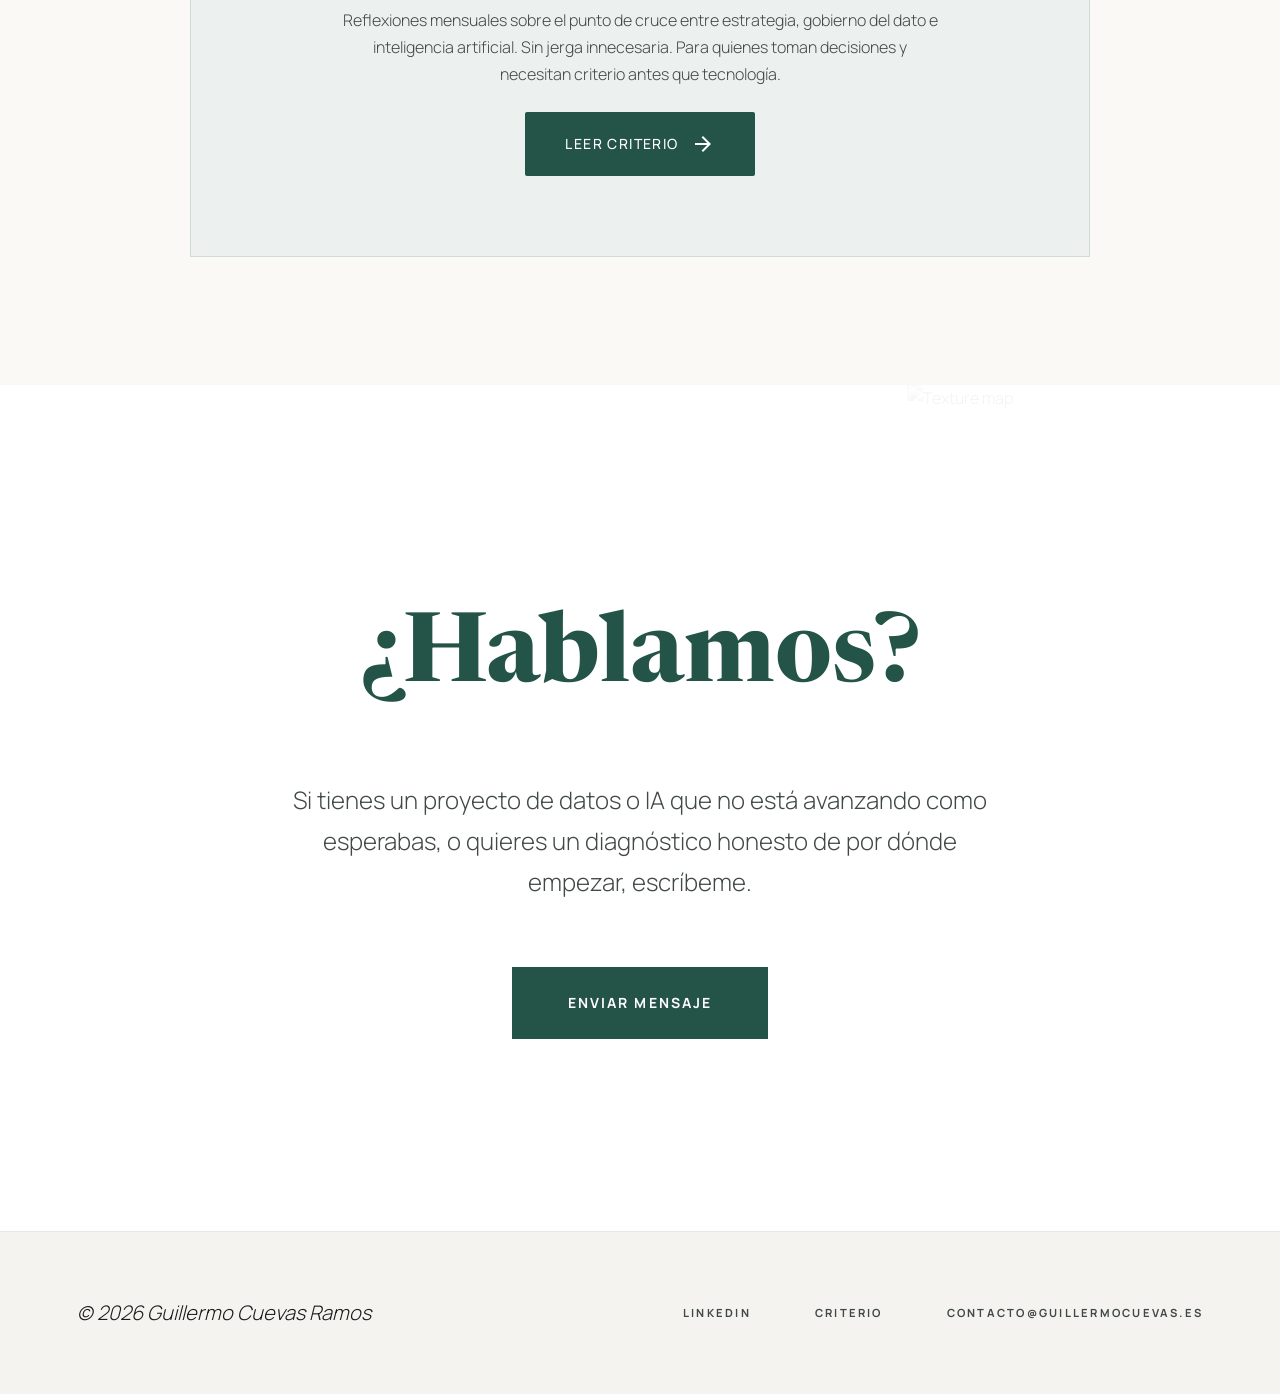
==== commit dd1198ae: "Update index.html" ====
--- a/index.html
+++ b/index.html
@@ -144,19 +144,19 @@
         <article class="pilar-card">
           <span class="material-symbols-outlined pilar-icon">explore</span>
           <h3 class="pilar-title">Estrategia sobre tecnología</h3>
-          <p class="pilar-text">El negocio dicta la herramienta, nunca al revés. Diseño hojas de ruta basadas en la tecnología racional: no siempre necesitas lo último, sino lo más efectivo. Priorizo soluciones que se adecuan a tu realidad para asegurar un retorno claro antes de invertir.</p>
+          <p class="pilar-text">Diseño estrategias que alinean tus datos con los objetivos críticos del negocio, no con la herramienta del momento. Sin retorno claro, no hay proyecto.</p>
         </article>
 
         <article class="pilar-card">
           <span class="material-symbols-outlined pilar-icon">shield</span>
           <h3 class="pilar-title">Confianza mediante el gobierno</h3>
-          <p class="pilar-text">Los datos solo son activos si puedes creer en ellos. Establezco marcos de control que garantizan la calidad y privacidad (RGPD) de tu información. Transformo datos aislados en una fuente de verdad única para que operes con certezas, no con suposiciones.</p>
+          <p class="pilar-text">Los datos solo son activos si son fiables. Establezco marcos de gobierno del dato — conformes con RGPD y AI Act — para que tu organización actúe sobre certezas y escale sin riesgo regulatorio.</p>
         </article>
 
         <article class="pilar-card">
           <span class="material-symbols-outlined pilar-icon">psychology</span>
           <h3 class="pilar-title">IA con criterio</h3>
-          <p class="pilar-text">Evita que tu innovación se convierta en una deuda técnica. Implemento soluciones de IA que son trazables, éticas y conformes al AI Act. Me aseguro de que cada modelo sea explicable y aporte una ventaja competitiva real sin comprometer la seguridad.</p>
+          <p class="pilar-text">Implementar IA sin gobierno del dato es construir sobre arena. Acompaño a las empresas a adoptar soluciones de IA que son útiles, trazables y conformes con el AI Act — no solo innovadoras.</p>
         </article>
 
       </div>
@@ -173,7 +173,7 @@
             <article class="caso-card">
               <span class="caso-sector">Sector Salud</span>
               <h3 class="caso-title">Estrategia de datos en un entorno regulatorio complejo</h3>
-              <p class="caso-text">Una organización sanitaria necesitaba definir su estrategia de datos con la normativa europea del Espacio Europeo de Datos Sanitarios como marco de referencia. El reto no era solo técnico, era entender qué implicaba esa normativa para su modelo de gestión de la información. Combinando análisis estratégico (PESTEL, DAFO) con criterio jurídico y metodología técnica, definimos una hoja de ruta que alineó sus capacidades actuales con los requisitos que se avecinaban.</p>
+              <p class="caso-text">Una organización sanitaria necesitaba definir su estrategia de datos con la normativa europea del Espacio Europeo de Datos Sanitarios como marco de referencia. El reto no era solo técnico — era entender qué implicaba esa normativa para su modelo de gestión de la información. Combinando análisis estratégico (PESTEL, DAFO) con criterio jurídico y metodología técnica, definimos una hoja de ruta que alineó sus capacidades actuales con los requisitos que se avecinaban.</p>
             </article>
 
             <article class="caso-card">
@@ -185,7 +185,7 @@
             <article class="caso-card">
               <span class="caso-sector">Sector Financiero / Auditoría</span>
               <h3 class="caso-title">Machine learning aplicado a la gestión de riesgos</h3>
-              <p class="caso-text">Un departamento de auditoría interna necesitaba modernizar sus procesos de control y gestión de riesgos. Desarrollamos modelos predictivos (Random Forest, XGBoost y LightGBM) y algoritmos de optimización para identificar patrones de riesgo y anticipar situaciones críticas antes de que se materializaran. El resultado fue un sistema de detección temprana que permitía priorizar los casos de mayor impacto y orientar los recursos de auditoría donde realmente importaba.</p>
+              <p class="caso-text">Un departamento de auditoría interna necesitaba modernizar sus procesos de control y gestión de riesgos. Desarrollamos modelos predictivos — Random Forest, XGBoost y LightGBM — para identificar patrones de riesgo y anticipar situaciones críticas antes de que se materializaran. El resultado fue un sistema de detección temprana que permitía priorizar los casos de mayor impacto y orientar los recursos de auditoría donde realmente importaba.</p>
             </article>
           </div>
         </div>
@@ -204,9 +204,9 @@
       </div>
       <div class="newsletter-card">
         <span class="eyebrow">Newsletter</span>
-        <h2 class="newsletter-name">Criterio</h2>
+        <h2 class="newsletter-name" style="text-align:center">Criterio</h2>
         <p class="newsletter-tagline">Lo que los datos no dicen, lo que la IA no decide y lo que la regulación no resuelve.</p>
-        <p class="newsletter-description">Reflexiones mensuales en las que convergen estrategia, gobierno del dato e inteligencia artificial.Para quienes toman decisiones y necesitan criterio antes que tecnología.</p>
+        <p class="newsletter-description">Reflexiones mensuales sobre el punto de cruce entre estrategia, gobierno del dato e inteligencia artificial. Sin jerga innecesaria. Para quienes toman decisiones y necesitan criterio antes que tecnología.</p>
         <a href="criterio/index.html" class="hero-cta" id="newsletter-subscribe">
           Leer Criterio
           <span class="material-symbols-outlined">arrow_forward</span>
@@ -219,7 +219,7 @@
       <div class="contact-bg">
         <img src="https://lh3.googleusercontent.com/aida-public/[base64]" alt="Texture map" />
       </div>
-      <h2 class="contact-title">¿Hablamos?</h2>
+      <h2 class="contact-title" style="text-align:center">¿Hablamos?</h2>
       <p class="contact-text">Si tienes un proyecto de datos o IA que no está avanzando como esperabas, o quieres un diagnóstico honesto de por dónde empezar, escríbeme.</p>
       <a href="contacto.html" class="contact-btn">
         Enviar mensaje
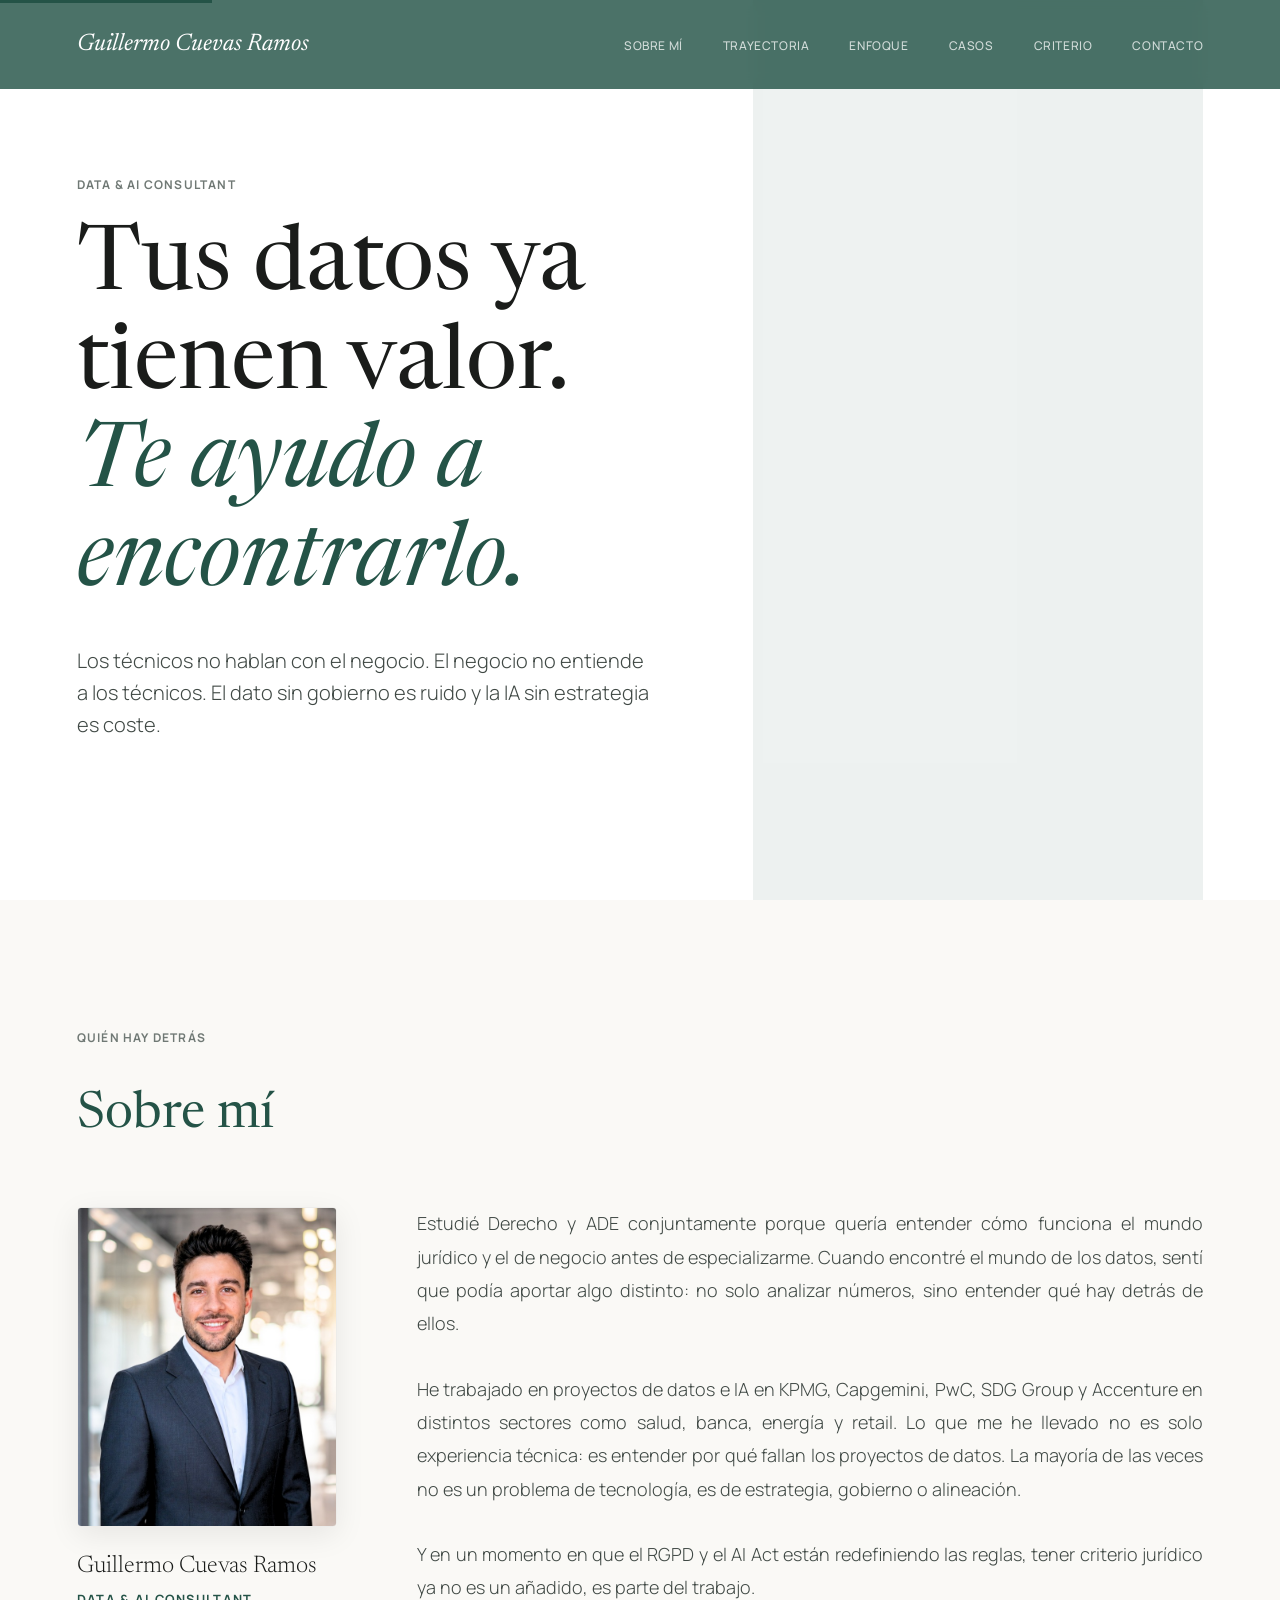
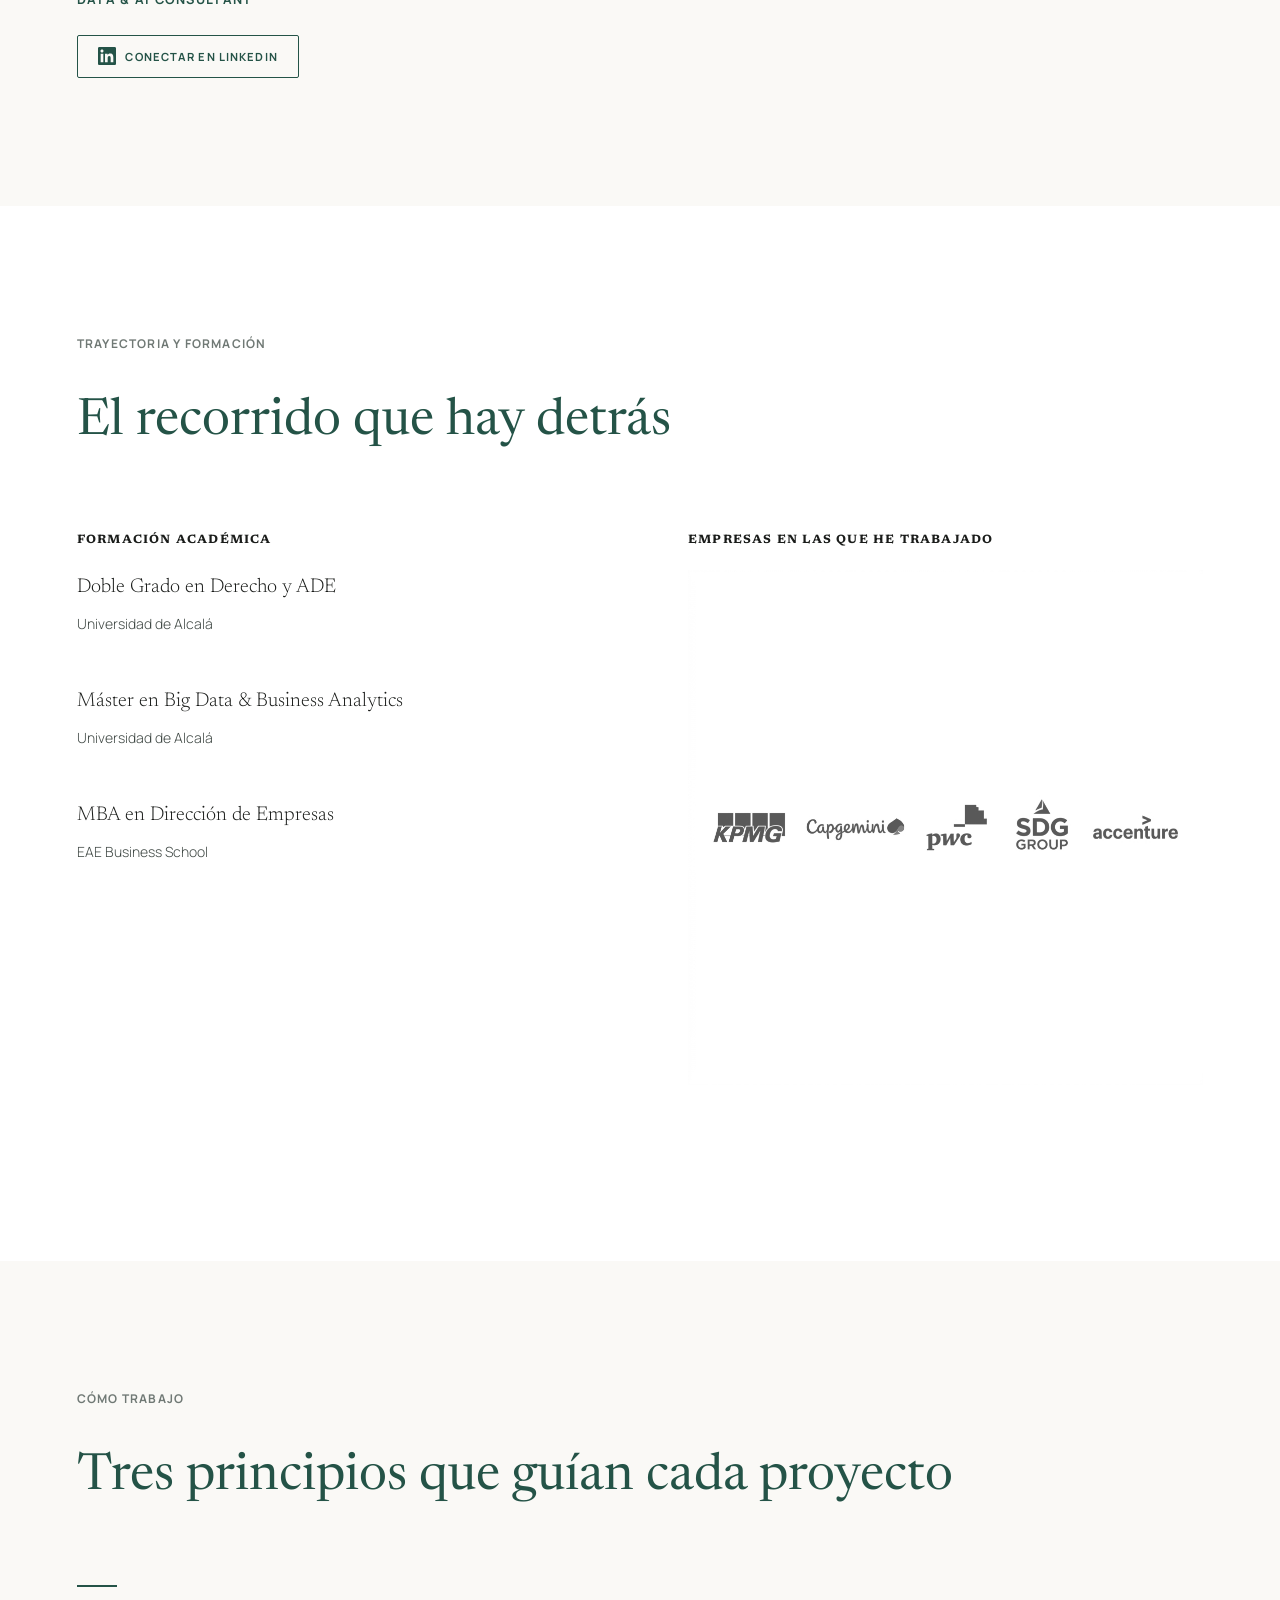
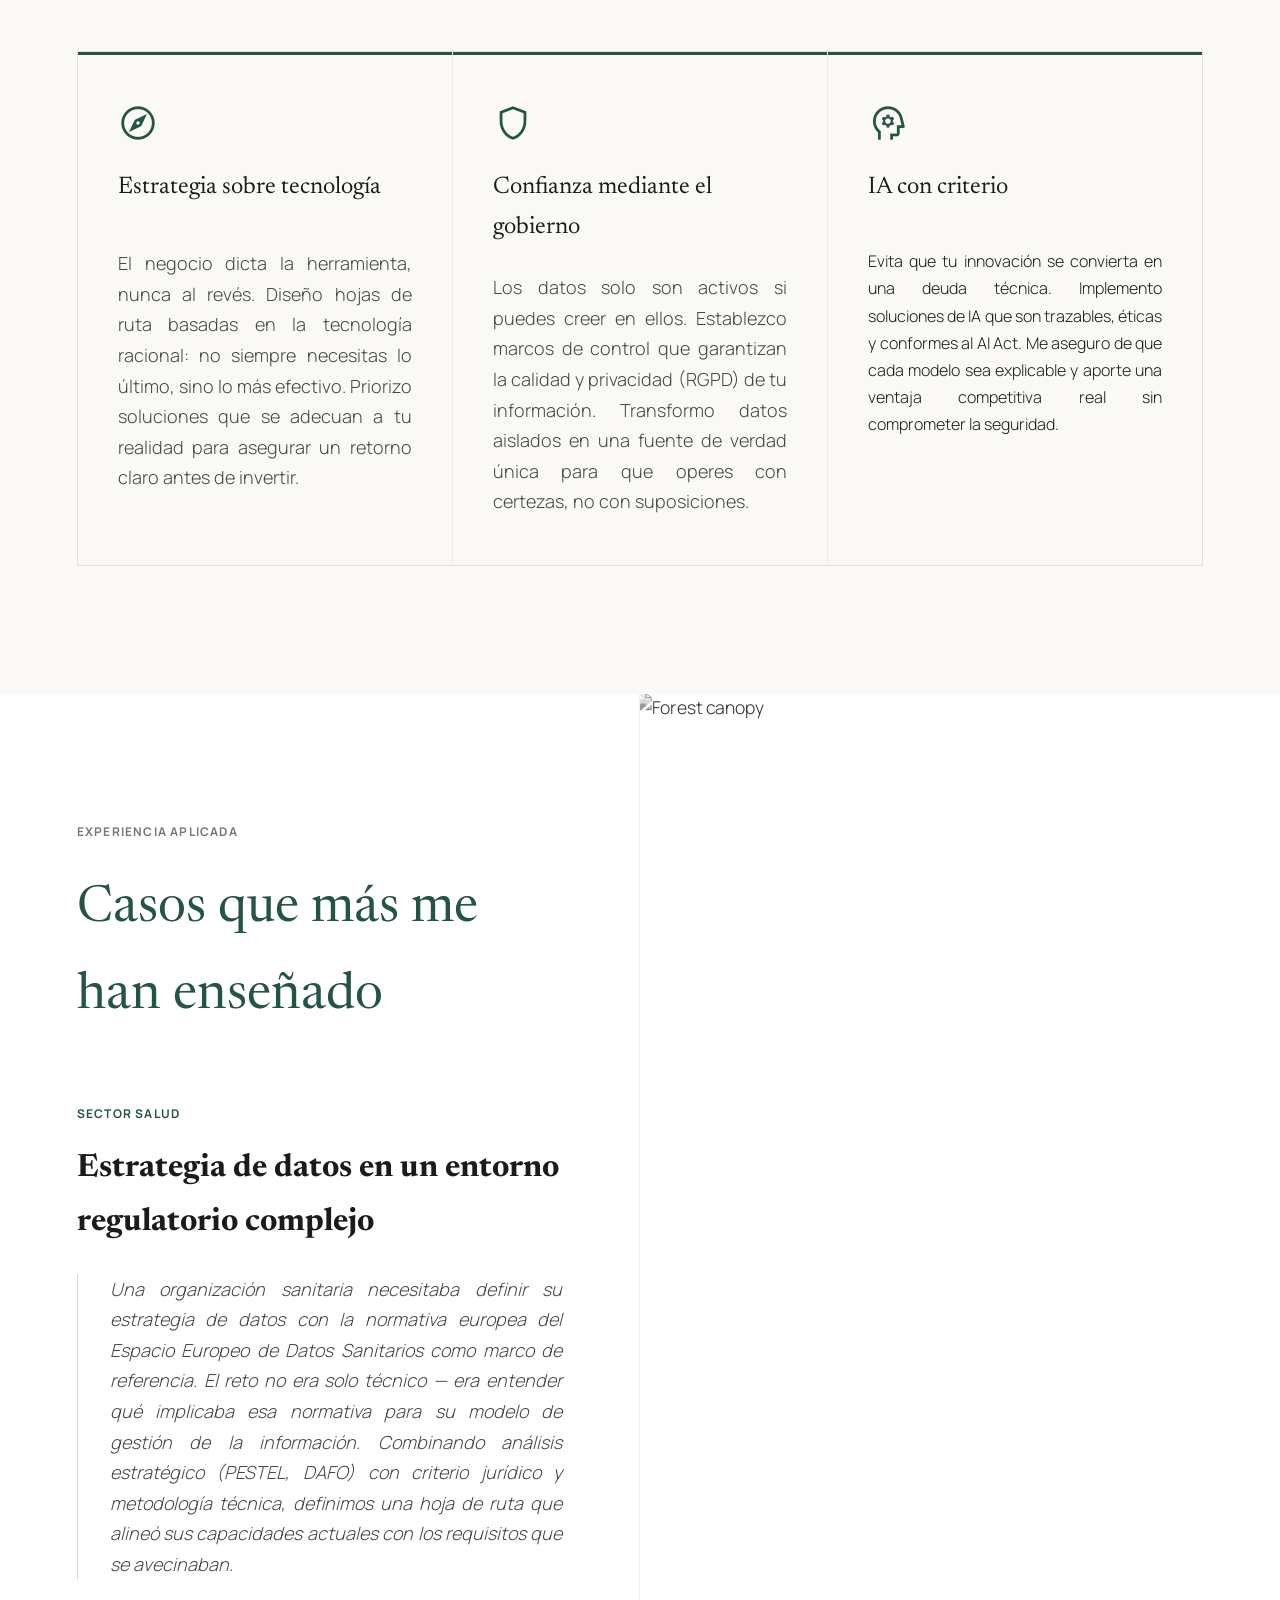
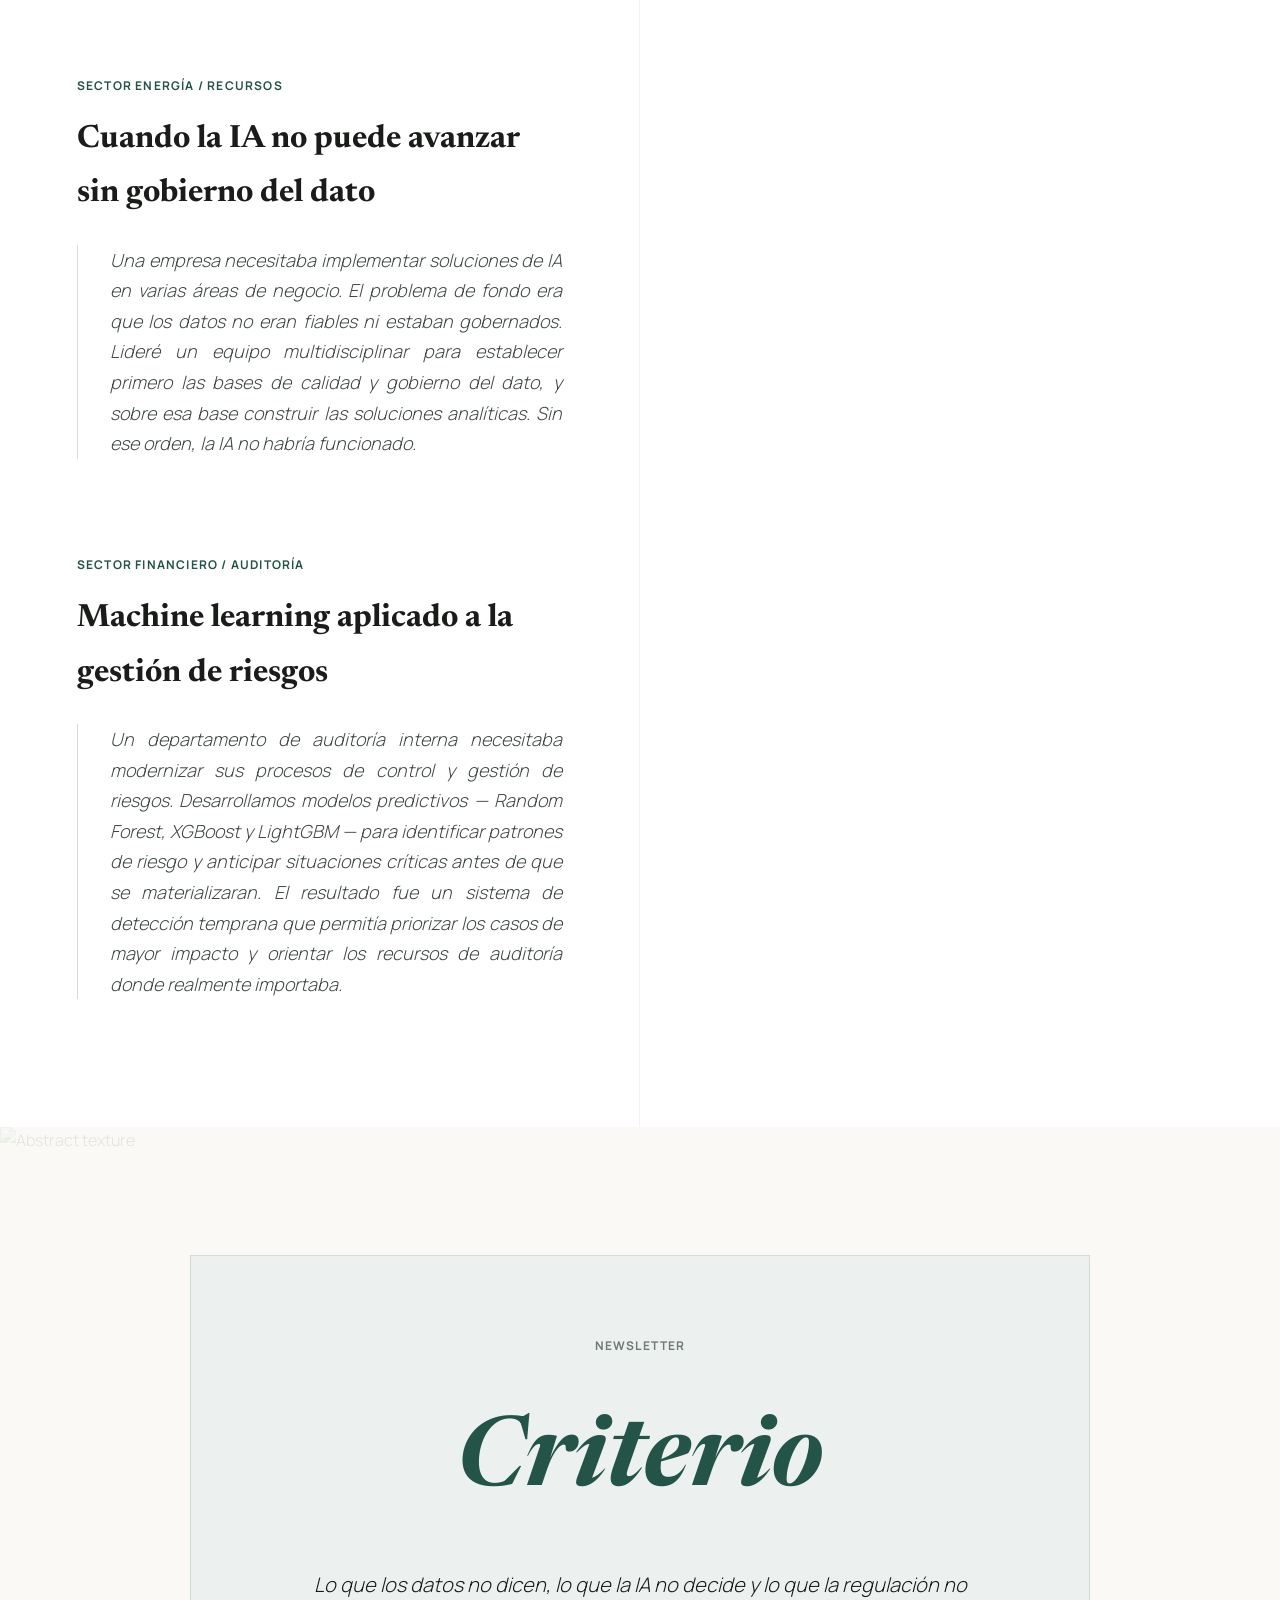
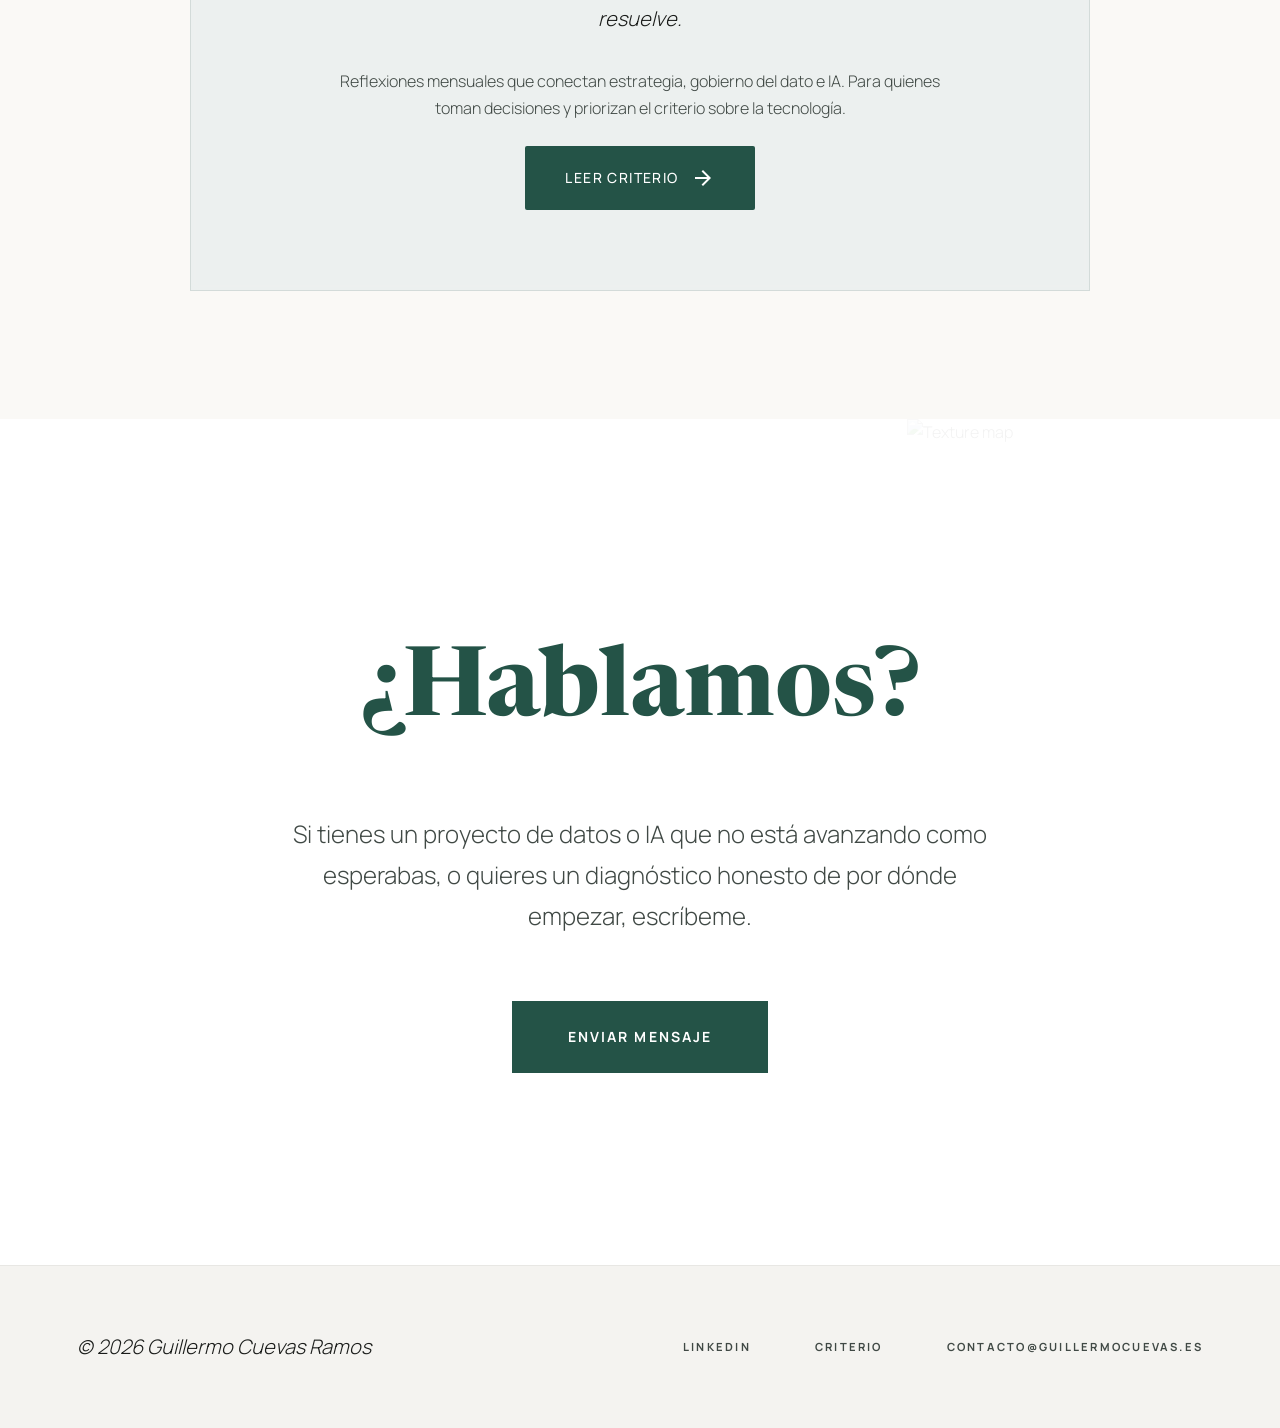
==== commit 09376223: "Cambiar el texto de criterio y de los pilares" ====
--- a/index.html
+++ b/index.html
@@ -144,19 +144,18 @@
         <article class="pilar-card">
           <span class="material-symbols-outlined pilar-icon">explore</span>
           <h3 class="pilar-title">Estrategia sobre tecnología</h3>
-          <p class="pilar-text">Diseño estrategias que alinean tus datos con los objetivos críticos del negocio, no con la herramienta del momento. Sin retorno claro, no hay proyecto.</p>
+          <p class="pilar-text">El negocio dicta la herramienta, nunca al revés. Diseño hojas de ruta basadas en la tecnología racional: no siempre necesitas lo último, sino lo más efectivo. Priorizo soluciones que se adecuan a tu realidad para asegurar un retorno claro antes de invertir.</p>
         </article>
 
         <article class="pilar-card">
           <span class="material-symbols-outlined pilar-icon">shield</span>
           <h3 class="pilar-title">Confianza mediante el gobierno</h3>
-          <p class="pilar-text">Los datos solo son activos si son fiables. Establezco marcos de gobierno del dato — conformes con RGPD y AI Act — para que tu organización actúe sobre certezas y escale sin riesgo regulatorio.</p>
+          <p class="pilar-text">Los datos solo son activos si puedes creer en ellos. Establezco marcos de control que garantizan la calidad y privacidad (RGPD) de tu información. Transformo datos aislados en una fuente de verdad única para que operes con certezas, no con suposiciones.</p>
         </article>
 
         <article class="pilar-card">
           <span class="material-symbols-outlined pilar-icon">psychology</span>
-          <h3 class="pilar-title">IA con criterio</h3>
-          <p class="pilar-text">Implementar IA sin gobierno del dato es construir sobre arena. Acompaño a las empresas a adoptar soluciones de IA que son útiles, trazables y conformes con el AI Act — no solo innovadoras.</p>
+          <h3 class="pilar-title">IA con criterio</h3>Evita que tu innovación se convierta en una deuda técnica. Implemento soluciones de IA que son trazables, éticas y conformes al AI Act. Me aseguro de que cada modelo sea explicable y aporte una ventaja competitiva real sin comprometer la seguridad.</p>
         </article>
 
       </div>
@@ -206,7 +205,7 @@
         <span class="eyebrow">Newsletter</span>
         <h2 class="newsletter-name" style="text-align:center">Criterio</h2>
         <p class="newsletter-tagline">Lo que los datos no dicen, lo que la IA no decide y lo que la regulación no resuelve.</p>
-        <p class="newsletter-description">Reflexiones mensuales sobre el punto de cruce entre estrategia, gobierno del dato e inteligencia artificial. Sin jerga innecesaria. Para quienes toman decisiones y necesitan criterio antes que tecnología.</p>
+        <p class="newsletter-description">Reflexiones mensuales que conectan estrategia, gobierno del dato e IA. Para quienes toman decisiones y priorizan el criterio sobre la tecnología.</p>
         <a href="criterio/index.html" class="hero-cta" id="newsletter-subscribe">
           Leer Criterio
           <span class="material-symbols-outlined">arrow_forward</span>
--- a/styles.css
+++ b/styles.css
@@ -776,4 +776,6 @@
 
   /* Footer */
   footer { flex-direction: column; gap: 2rem; text-align: center; }
-}
+  .footer-links { flex-direction: column; gap: 1.25rem; align-items: center; }
+  .footer-copy { font-size: 1rem; }
+}
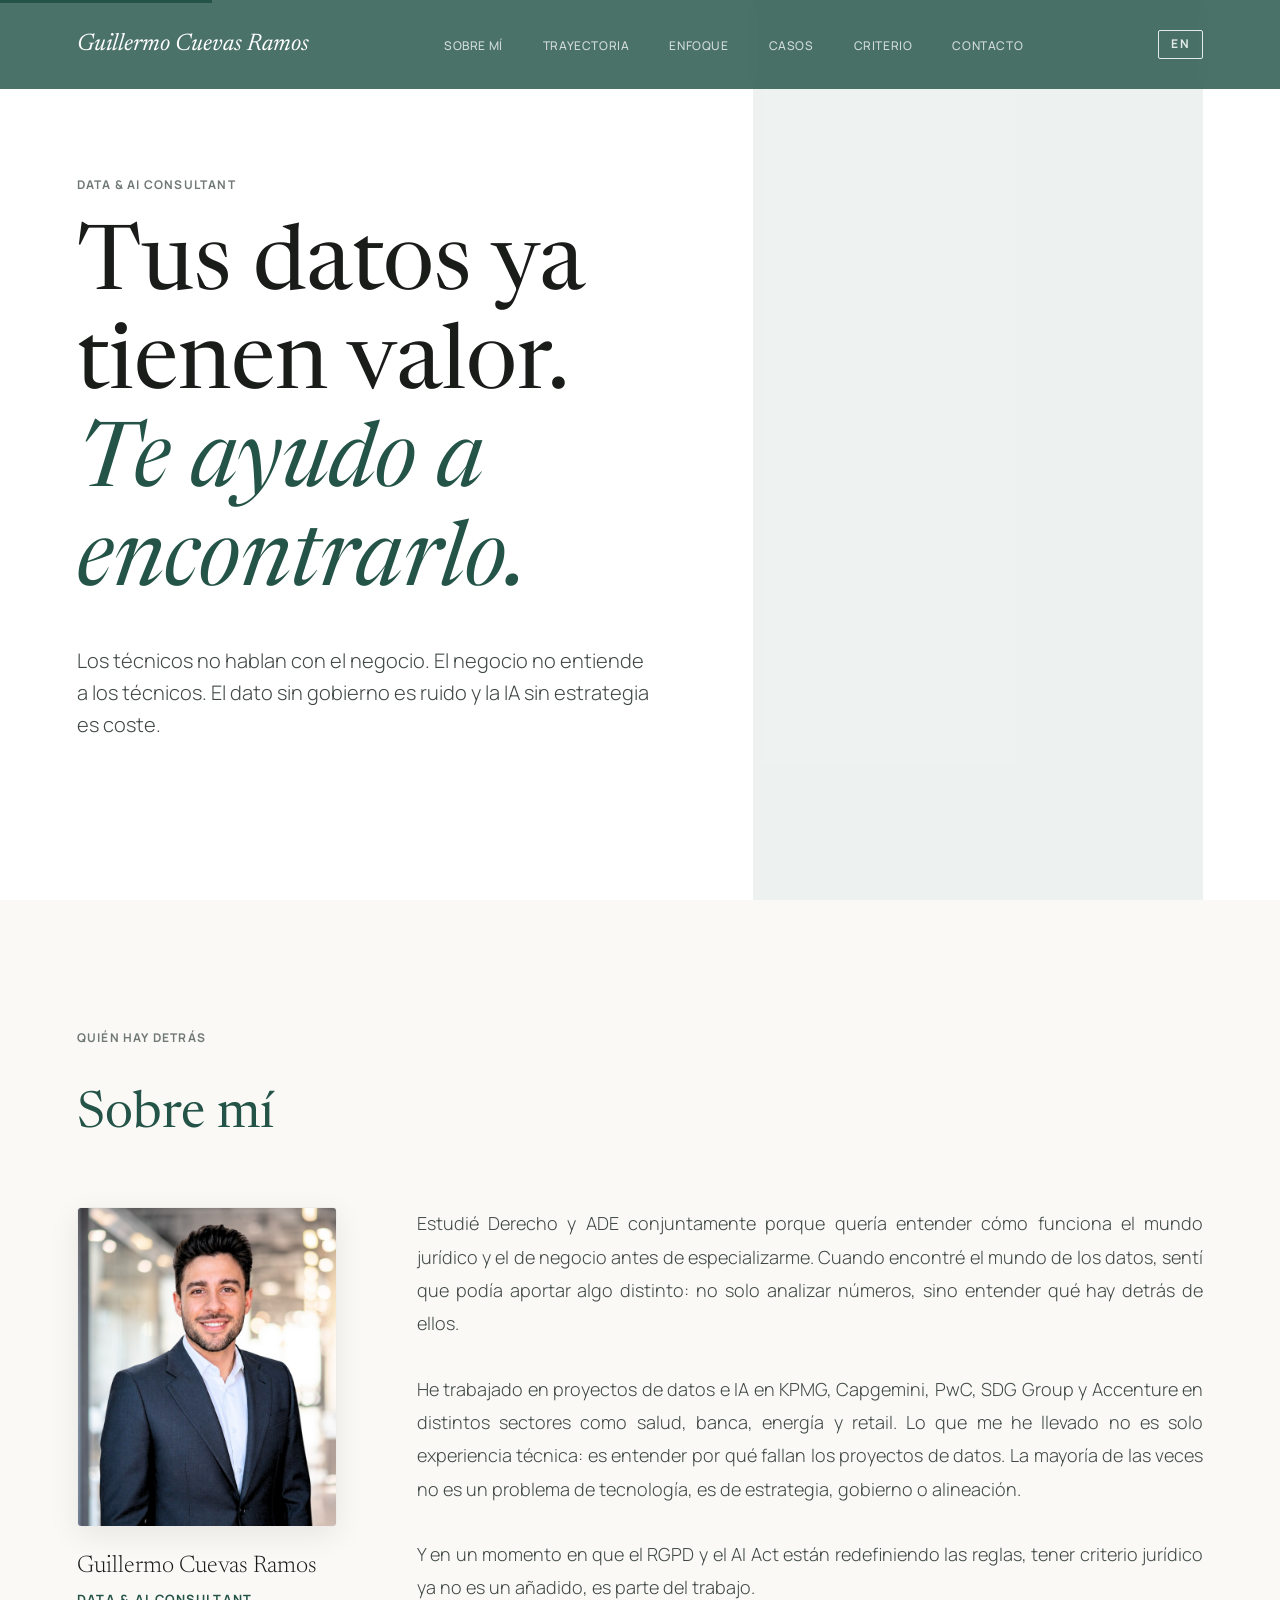
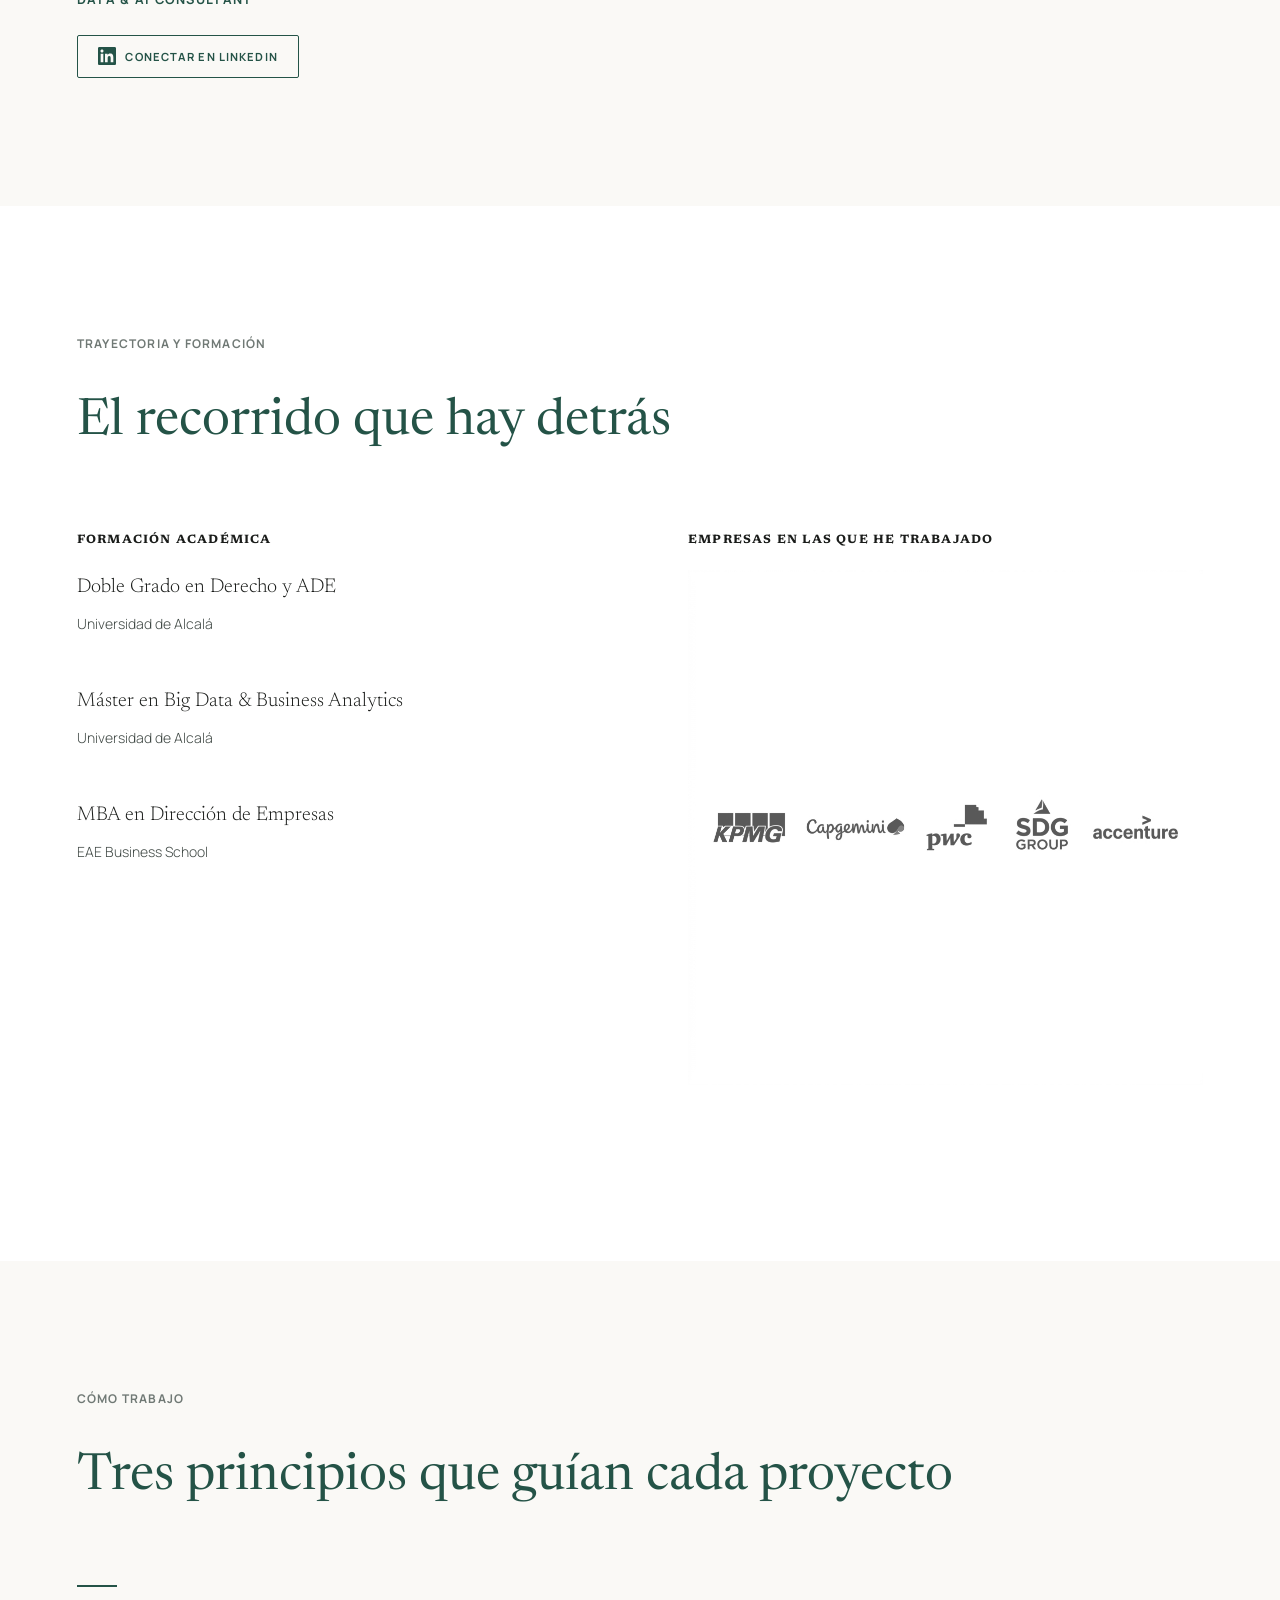
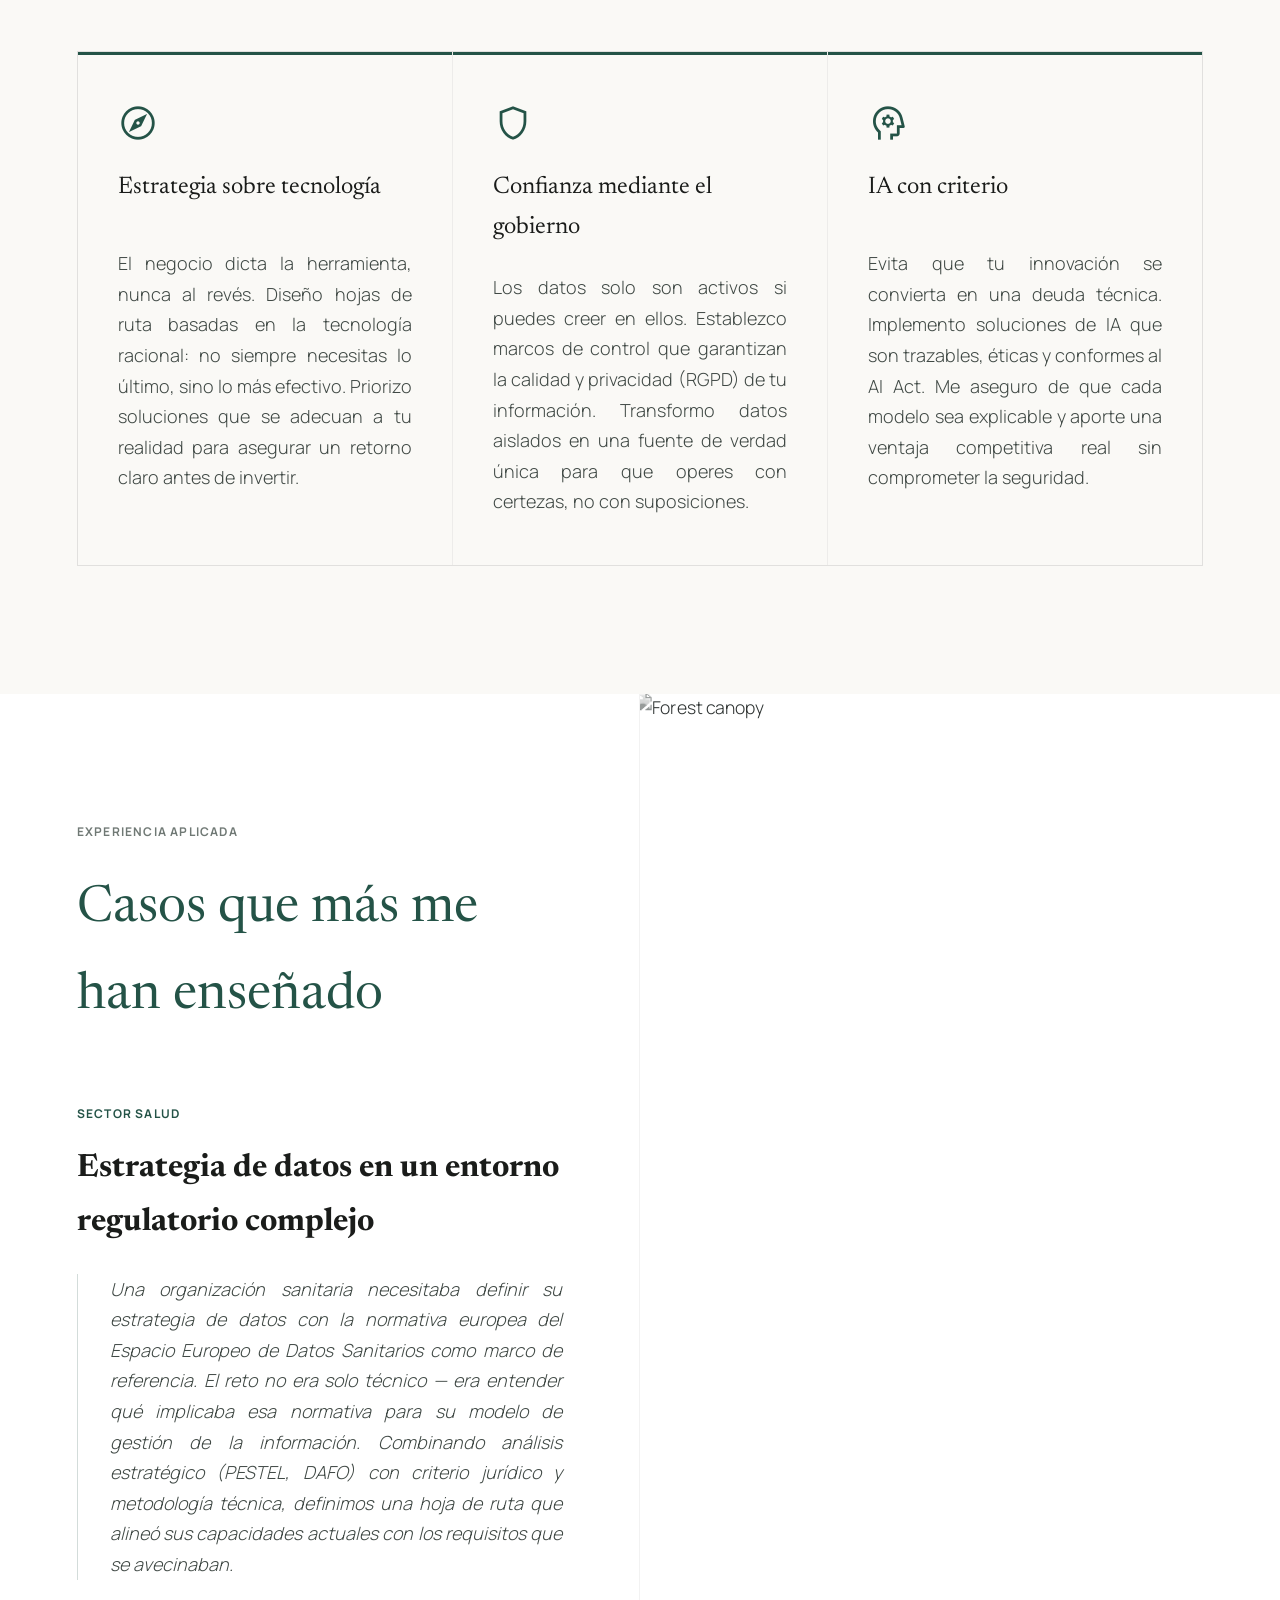
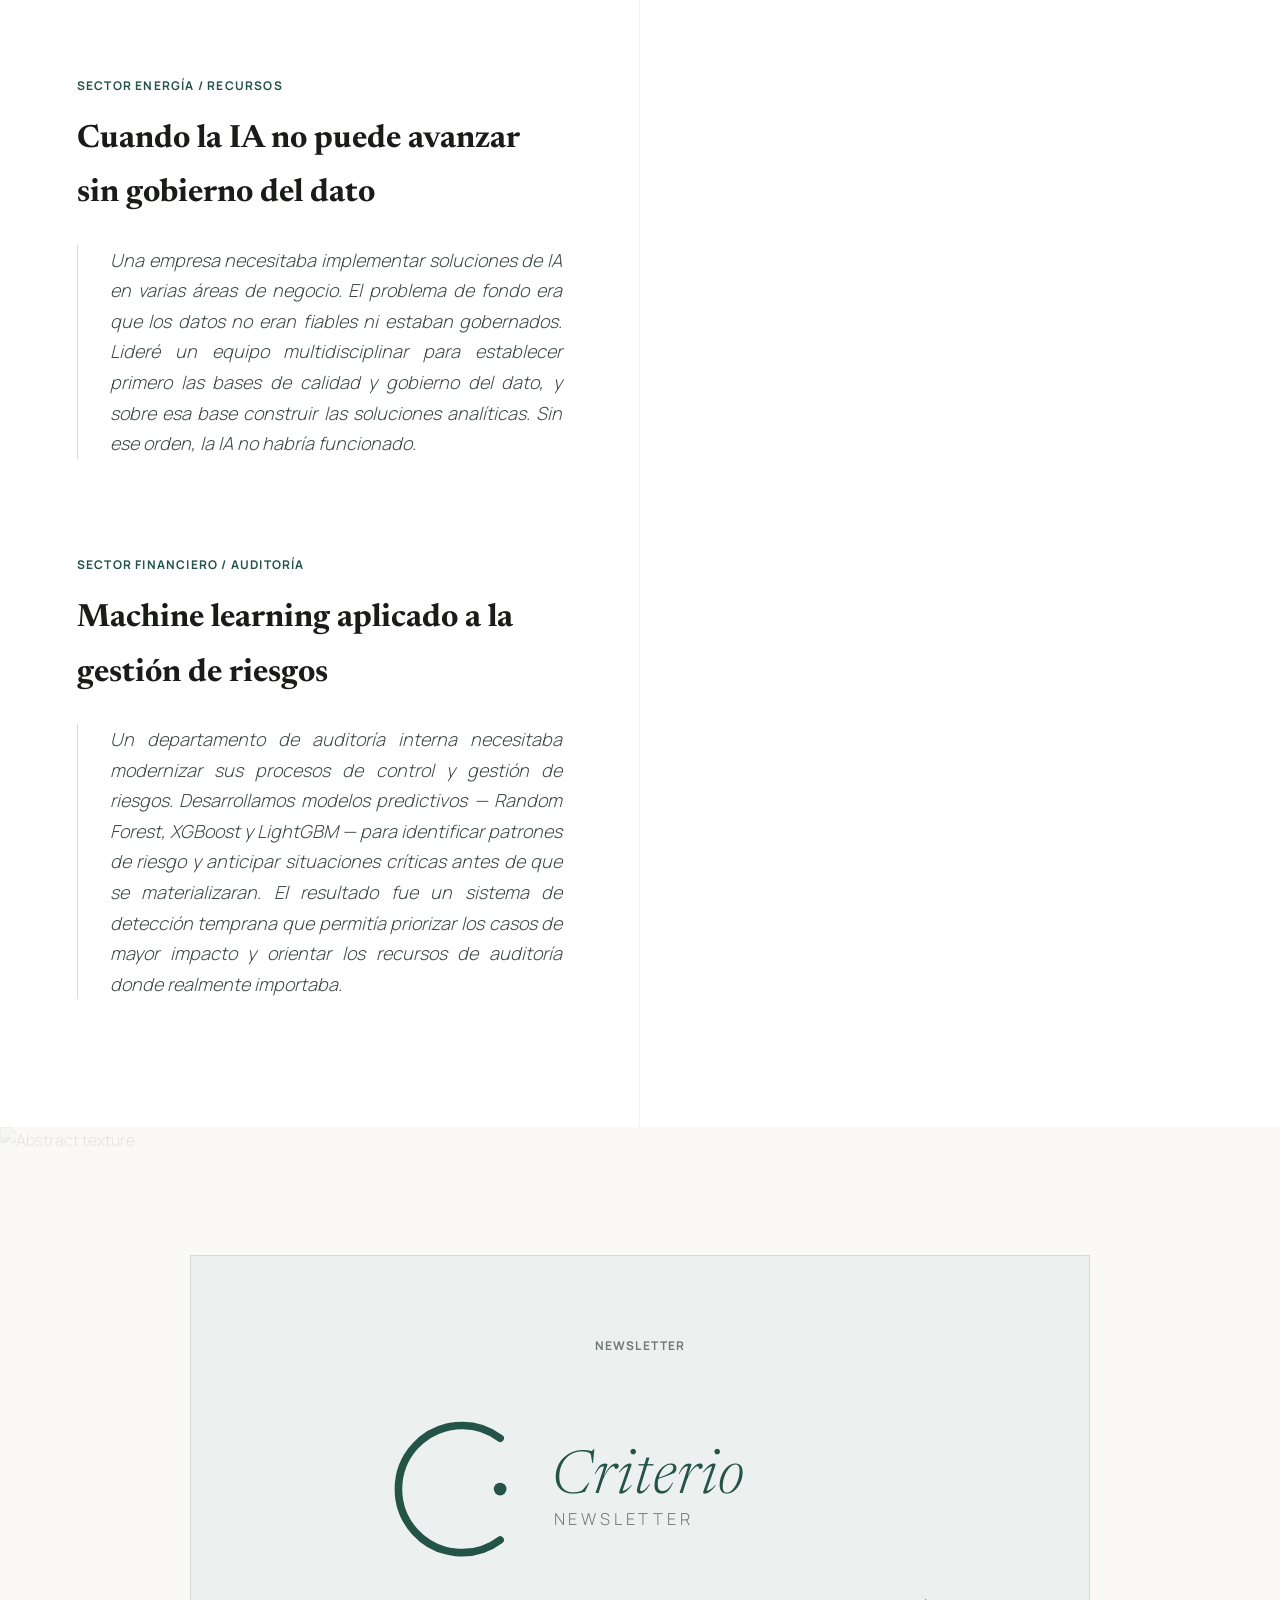
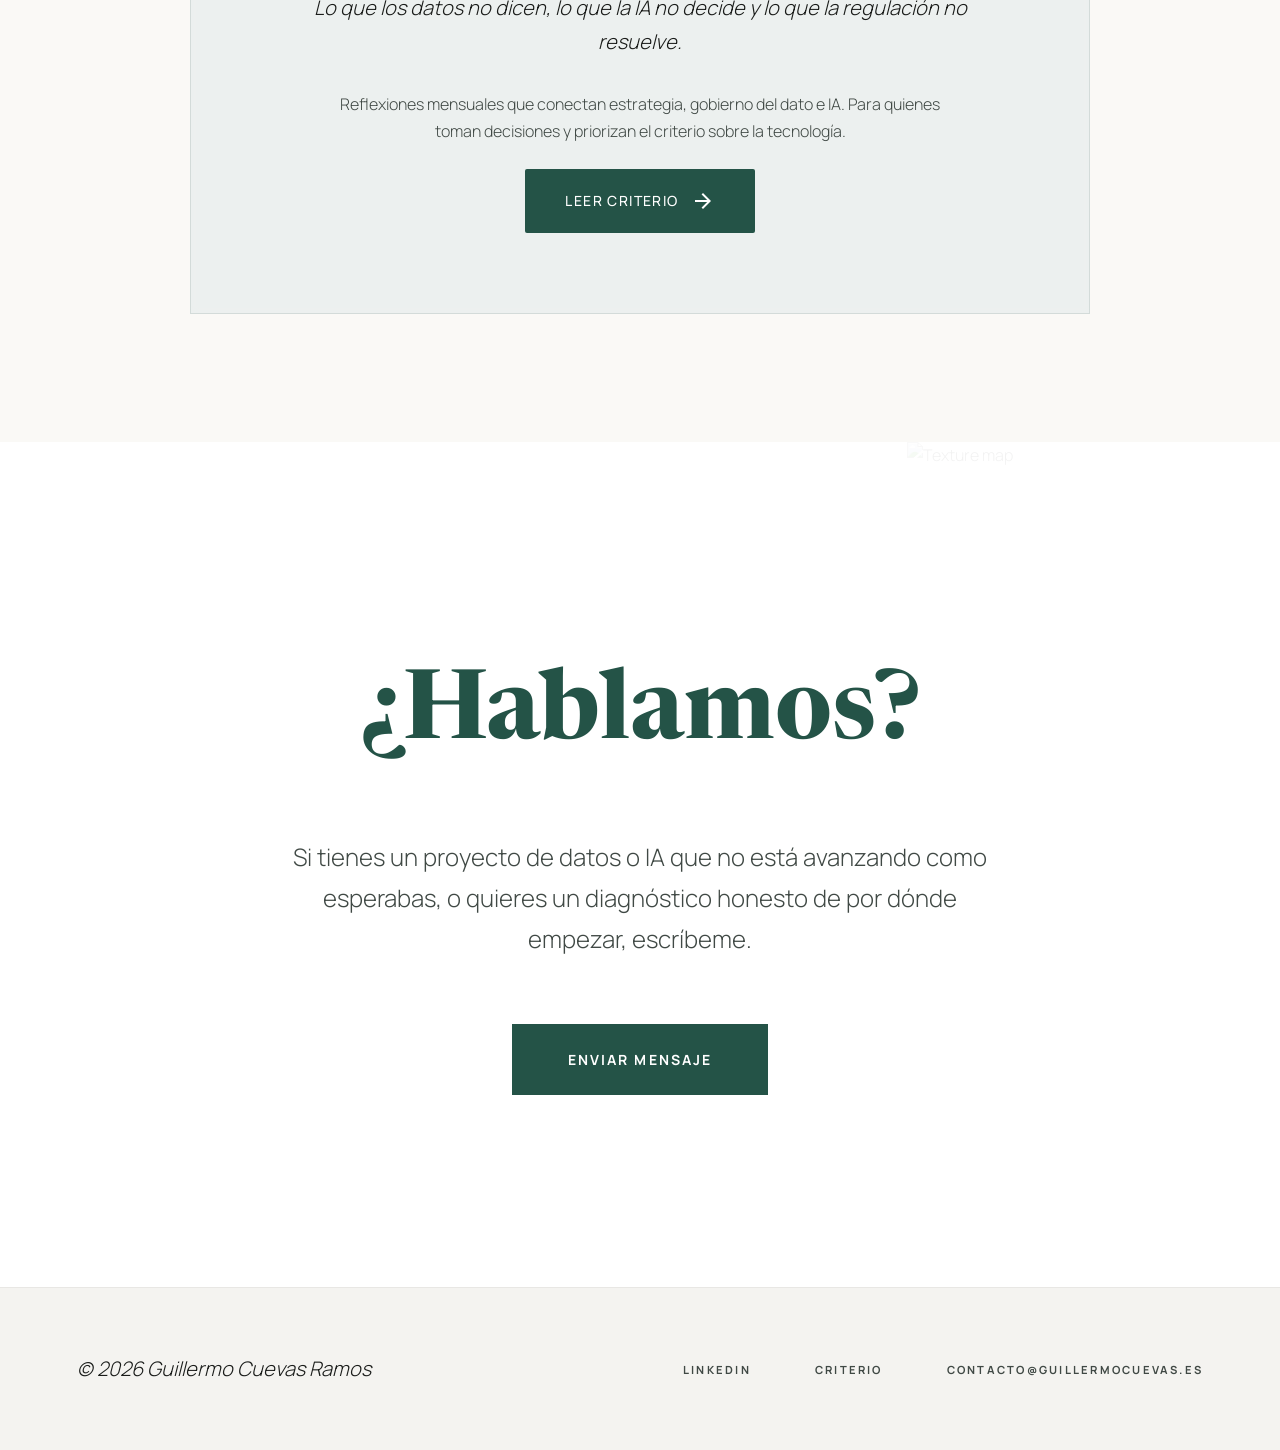
==== commit 34c399e2: "Añadido español e ingles" ====
--- a/index.html
+++ b/index.html
@@ -3,70 +3,79 @@
 <head>
   <meta charset="UTF-8" />
   <meta name="viewport" content="width=device-width, initial-scale=1.0" />
-  
-  <!-- SEO Basics -->
-  <title>Guillermo Cuevas Ramos — Data & AI Consultant</title>
+  <title>Guillermo Cuevas Ramos — Data &amp; AI Consultant</title>
   <meta name="description" content="Reflexiones y aprendizajes sobre datos, inteligencia artificial y transformación digital — desde hace más de 6 años trabajando en proyectos reales de datos e IA en sectores como salud, energía, banca, retail y recursos." />
   <meta name="author" content="Guillermo Cuevas Ramos" />
-  
-  <!-- Open Graph / Facebook -->
   <meta property="og:type" content="website" />
   <meta property="og:url" content="https://guillermocuevas.es/" />
-  <meta property="og:title" content="Guillermo Cuevas Ramos — Data & AI Consultant" />
+  <meta property="og:title" content="Guillermo Cuevas Ramos — Data &amp; AI Consultant" />
   <meta property="og:description" content="Reflexiones y aprendizajes sobre datos, inteligencia artificial y transformación digital — desde hace más de 6 años trabajando en proyectos reales de datos e IA en sectores como salud, energía, banca, retail y recursos." />
   <meta property="og:image" content="https://guillermocuevas.es/og-image.jpg" />
-
-  <!-- Twitter -->
   <meta property="twitter:card" content="summary_large_image" />
   <meta property="twitter:url" content="https://guillermocuevas.es/" />
-  <meta property="twitter:title" content="Guillermo Cuevas Ramos — Data & AI Consultant" />
+  <meta property="twitter:title" content="Guillermo Cuevas Ramos — Data &amp; AI Consultant" />
   <meta property="twitter:description" content="Reflexiones y aprendizajes sobre datos, inteligencia artificial y transformación digital — desde hace más de 6 años trabajando en proyectos reales de datos e IA en sectores como salud, energía, banca, retail y recursos." />
   <meta property="twitter:image" content="https://guillermocuevas.es/og-image.jpg" />
-
   <!-- Favicon Placeholder: [USER PROVIDED FAVICON HERE] -->
-  
-  <!-- Fonts & Icons (Emerald Manuscript Updates) -->
   <link rel="preconnect" href="https://fonts.googleapis.com">
   <link rel="preconnect" href="https://fonts.gstatic.com" crossorigin>
   <link href="https://fonts.googleapis.com/css2?family=Newsreader:ital,wght@0,400;0,600;1,400&family=Manrope:wght@300;400;500;700&display=swap" rel="stylesheet" />
   <link rel="stylesheet" href="https://fonts.googleapis.com/css2?family=Material+Symbols+Outlined:wght,FILL@100..700,0..1&display=swap" />
-  
-  <!-- Stylesheet -->
   <link rel="stylesheet" href="styles.css" />
+  <style>
+    .nav-actions { display: flex; align-items: center; gap: 0.75rem; }
+    .lang-toggle {
+      background: none;
+      border: 1.5px solid #fff;
+      color: #fff;
+      font-family: 'Manrope', sans-serif;
+      font-size: 0.75rem;
+      font-weight: 700;
+      letter-spacing: 0.12em;
+      padding: 0.3rem 0.75rem;
+      cursor: pointer;
+      border-radius: 2px;
+      opacity: 0.85;
+      transition: opacity 0.2s;
+      line-height: 1.5;
+    }
+    .lang-toggle:hover { opacity: 1; }
+  </style>
 </head>
 <body>
 
-  <!-- Accessibility: Skip Link -->
-  <a href="#main-content" class="skip-link">Saltar al contenido principal</a>
+  <a href="#main-content" class="skip-link" data-i18n="skip">Saltar al contenido principal</a>
 
   <!-- NAVIGATION -->
   <nav id="site-nav">
     <div class="nav-logo">Guillermo Cuevas Ramos</div>
     <ul class="nav-links">
-      <li><a href="#sobre-mi">Sobre mí</a></li>
-      <li><a href="#credenciales">Trayectoria</a></li>
-      <li><a href="#pilares">Enfoque</a></li>
-      <li><a href="#casos">Casos</a></li>
+      <li><a href="#sobre-mi"     data-i18n="nav.about">Sobre mí</a></li>
+      <li><a href="#credenciales" data-i18n="nav.credentials">Trayectoria</a></li>
+      <li><a href="#pilares"      data-i18n="nav.approach">Enfoque</a></li>
+      <li><a href="#casos"        data-i18n="nav.cases">Casos</a></li>
       <li><a href="#newsletter">Criterio</a></li>
-      <li><a href="#contacto">Contacto</a></li>
+      <li><a href="#contacto"     data-i18n="nav.contact">Contacto</a></li>
     </ul>
-    <!-- Mobile Menu Icon -->
-    <button class="nav-hamburger" id="nav-toggle" aria-label="Abrir menú" aria-expanded="false">
-      <span class="material-symbols-outlined" id="nav-icon">menu</span>
-    </button>
+    <div class="nav-actions">
+      <button class="lang-toggle" id="lang-toggle" aria-label="Change language"><span id="lang-indicator">EN</span></button>
+      <button class="nav-hamburger" id="nav-toggle" aria-label="Abrir menú" aria-expanded="false" data-i18n-aria="nav.hamburger">
+        <span class="material-symbols-outlined" id="nav-icon">menu</span>
+      </button>
+    </div>
   </nav>
 
   <main id="main-content">
-    
+
     <!-- HERO -->
     <header id="hero">
       <div class="hero-content">
         <span class="eyebrow">Data &amp; AI Consultant</span>
-        <h1 class="hero-title">
+        <h1 class="hero-title" data-i18n-html="hero.title">
           Tus datos ya tienen valor.<br>
           <em>Te ayudo a encontrarlo.</em>
         </h1>
-        <p class="hero-subtitle">
+        <p class="hero-subtitle" data-i18n="hero.subtitle">
           Los técnicos no hablan con el negocio. El negocio no entiende a los técnicos. El dato sin gobierno es ruido y la IA sin estrategia es coste.
         </p>
       </div>
@@ -77,8 +86,8 @@
 
     <!-- SOBRE MÍ -->
     <section id="sobre-mi">
-      <span class="eyebrow">Quién hay detrás</span>
-      <h2 class="section-title sobre-heading">Sobre mí</h2>
+      <span class="eyebrow" data-i18n="about.eyebrow">Quién hay detrás</span>
+      <h2 class="section-title sobre-heading" data-i18n="about.h2">Sobre mí</h2>
       <div class="sobre-grid">
         <div class="sobre-aside">
           <div class="profile-img-wrap">
@@ -88,14 +97,13 @@
           <p class="sobre-role">Data &amp; AI Consultant</p>
           <a href="https://www.linkedin.com/in/guillermo-cuevas-ramos/" target="_blank" rel="noopener noreferrer" class="linkedin-cta">
             <svg xmlns="http://www.w3.org/2000/svg" width="18" height="18" fill="currentColor" viewBox="0 0 24 24" aria-hidden="true"><path d="M20.447 20.452h-3.554v-5.569c0-1.328-.027-3.037-1.852-3.037-1.853 0-2.136 1.445-2.136 2.939v5.667H9.351V9h3.414v1.561h.046c.477-.9 1.637-1.85 3.37-1.85 3.601 0 4.267 2.37 4.267 5.455v6.286zM5.337 7.433c-1.144 0-2.063-.926-2.063-2.065 0-1.138.92-2.063 2.063-2.063 1.14 0 2.064.925 2.064 2.063 0 1.139-.925 2.065-2.064 2.065zm1.782 13.019H3.555V9h3.564v11.452zM22.225 0H1.771C.792 0 0 .774 0 1.729v20.542C0 23.227.792 24 1.771 24h20.451C23.2 24 24 23.227 24 22.271V1.729C24 .774 23.2 0 22.222 0h.003z"/></svg>
-            Conectar en LinkedIn
+            <span data-i18n="about.linkedin">Conectar en LinkedIn</span>
           </a>
         </div>
-
         <div class="sobre-text">
-          <p>Estudié Derecho y ADE conjuntamente porque quería entender cómo funciona el mundo jurídico y el de negocio antes de especializarme. Cuando encontré el mundo de los datos, sentí que podía aportar algo distinto: no solo analizar números, sino entender qué hay detrás de ellos.</p>
-          <p>He trabajado en proyectos de datos e IA en KPMG, Capgemini, PwC, SDG Group y Accenture en distintos sectores como salud, banca, energía y retail. Lo que me he llevado no es solo experiencia técnica: es entender por qué fallan los proyectos de datos. La mayoría de las veces no es un problema de tecnología, es de estrategia, gobierno o alineación.</p>
-          <p>Y en un momento en que el RGPD y el AI Act están redefiniendo las reglas, tener criterio jurídico ya no es un añadido, es parte del trabajo.</p>
+          <p data-i18n="about.p1">Estudié Derecho y ADE conjuntamente porque quería entender cómo funciona el mundo jurídico y el de negocio antes de especializarme. Cuando encontré el mundo de los datos, sentí que podía aportar algo distinto: no solo analizar números, sino entender qué hay detrás de ellos.</p>
+          <p data-i18n="about.p2">He trabajado en proyectos de datos e IA en KPMG, Capgemini, PwC, SDG Group y Accenture en distintos sectores como salud, banca, energía y retail. Lo que me he llevado no es solo experiencia técnica: es entender por qué fallan los proyectos de datos. La mayoría de las veces no es un problema de tecnología, es de estrategia, gobierno o alineación.</p>
+          <p data-i18n="about.p3">Y en un momento en que el RGPD y el AI Act están redefiniendo las reglas, tener criterio jurídico ya no es un añadido, es parte del trabajo.</p>
         </div>
       </div>
     </section>
@@ -103,15 +111,14 @@
     <!-- CREDENCIALES -->
     <section id="credenciales">
       <div class="section-header">
-        <span class="eyebrow">Trayectoria y formación</span>
-        <h2 class="section-title">El recorrido que hay detrás</h2>
+        <span class="eyebrow" data-i18n="cred.eyebrow">Trayectoria y formación</span>
+        <h2 class="section-title" data-i18n="cred.h2">El recorrido que hay detrás</h2>
       </div>
       <div class="cred-grid">
-
         <div class="cred-academic">
-          <h3 class="cred-title-sm">Formación académica</h3>
+          <h3 class="cred-title-sm" data-i18n="cred.academic.h3">Formación académica</h3>
           <div class="cred-item">
-            <p class="cred-degree">Doble Grado en Derecho y ADE</p>
+            <p class="cred-degree" data-i18n="cred.degree1">Doble Grado en Derecho y ADE</p>
             <p class="cred-school">Universidad de Alcalá</p>
           </div>
           <div class="cred-item">
@@ -119,45 +126,40 @@
             <p class="cred-school">Universidad de Alcalá</p>
           </div>
           <div class="cred-item">
-            <p class="cred-degree">MBA en Dirección de Empresas</p>
+            <p class="cred-degree" data-i18n="cred.degree3">MBA en Dirección de Empresas</p>
             <p class="cred-school">EAE Business School</p>
           </div>
         </div>
-
         <div class="cred-experience">
-          <h3 class="cred-title-sm">Empresas en las que he trabajado</h3>
+          <h3 class="cred-title-sm" data-i18n="cred.companies.h3">Empresas en las que he trabajado</h3>
           <div class="companies-list">
             <img src="company_logos.png" alt="Logos de KPMG, Capgemini, PwC, SDG Group y Accenture" class="company-logo-marquee" />
           </div>
         </div>
-
-      </div>
-    </section>
-
+      </div>
+    </section>
+
+    <!-- PILARES -->
     <section id="pilares">
-      <p class="eyebrow">Cómo trabajo</p>
-      <h2 class="section-title">Tres principios que guían cada proyecto</h2>
+      <p class="eyebrow" data-i18n="pilares.eyebrow">Cómo trabajo</p>
+      <h2 class="section-title" data-i18n="pilares.h2">Tres principios que guían cada proyecto</h2>
       <div class="section-rule" style="width: 40px; height: 2px; background: var(--primary); margin: 2rem 0 4rem;"></div>
-
       <div class="pilares-grid">
-
         <article class="pilar-card">
           <span class="material-symbols-outlined pilar-icon">explore</span>
-          <h3 class="pilar-title">Estrategia sobre tecnología</h3>
-          <p class="pilar-text">El negocio dicta la herramienta, nunca al revés. Diseño hojas de ruta basadas en la tecnología racional: no siempre necesitas lo último, sino lo más efectivo. Priorizo soluciones que se adecuan a tu realidad para asegurar un retorno claro antes de invertir.</p>
+          <h3 class="pilar-title" data-i18n="pilar1.title">Estrategia sobre tecnología</h3>
+          <p class="pilar-text" data-i18n="pilar1.text">El negocio dicta la herramienta, nunca al revés. Diseño hojas de ruta basadas en la tecnología racional: no siempre necesitas lo último, sino lo más efectivo. Priorizo soluciones que se adecuan a tu realidad para asegurar un retorno claro antes de invertir.</p>
         </article>
-
         <article class="pilar-card">
           <span class="material-symbols-outlined pilar-icon">shield</span>
-          <h3 class="pilar-title">Confianza mediante el gobierno</h3>
-          <p class="pilar-text">Los datos solo son activos si puedes creer en ellos. Establezco marcos de control que garantizan la calidad y privacidad (RGPD) de tu información. Transformo datos aislados en una fuente de verdad única para que operes con certezas, no con suposiciones.</p>
+          <h3 class="pilar-title" data-i18n="pilar2.title">Confianza mediante el gobierno</h3>
+          <p class="pilar-text" data-i18n="pilar2.text">Los datos solo son activos si puedes creer en ellos. Establezco marcos de control que garantizan la calidad y privacidad (RGPD) de tu información. Transformo datos aislados en una fuente de verdad única para que operes con certezas, no con suposiciones.</p>
         </article>
-
         <article class="pilar-card">
           <span class="material-symbols-outlined pilar-icon">psychology</span>
-          <h3 class="pilar-title">IA con criterio</h3>Evita que tu innovación se convierta en una deuda técnica. Implemento soluciones de IA que son trazables, éticas y conformes al AI Act. Me aseguro de que cada modelo sea explicable y aporte una ventaja competitiva real sin comprometer la seguridad.</p>
+          <h3 class="pilar-title" data-i18n="pilar3.title">IA con criterio</h3>
+          <p class="pilar-text" data-i18n="pilar3.text">Evita que tu innovación se convierta en una deuda técnica. Implemento soluciones de IA que son trazables, éticas y conformes al AI Act. Me aseguro de que cada modelo sea explicable y aporte una ventaja competitiva real sin comprometer la seguridad.</p>
         </article>
-
       </div>
     </section>
 
@@ -165,30 +167,26 @@
     <section id="casos">
       <div class="casos-layout">
         <div class="casos-content">
-          <span class="eyebrow">Experiencia aplicada</span>
-          <h2 class="section-title">Casos que más me han enseñado</h2>
-
+          <span class="eyebrow" data-i18n="casos.eyebrow">Experiencia aplicada</span>
+          <h2 class="section-title" data-i18n="casos.h2">Casos que más me han enseñado</h2>
           <div class="caso-list">
             <article class="caso-card">
-              <span class="caso-sector">Sector Salud</span>
-              <h3 class="caso-title">Estrategia de datos en un entorno regulatorio complejo</h3>
-              <p class="caso-text">Una organización sanitaria necesitaba definir su estrategia de datos con la normativa europea del Espacio Europeo de Datos Sanitarios como marco de referencia. El reto no era solo técnico — era entender qué implicaba esa normativa para su modelo de gestión de la información. Combinando análisis estratégico (PESTEL, DAFO) con criterio jurídico y metodología técnica, definimos una hoja de ruta que alineó sus capacidades actuales con los requisitos que se avecinaban.</p>
+              <span class="caso-sector" data-i18n="caso1.sector">Sector Salud</span>
+              <h3 class="caso-title" data-i18n="caso1.title">Estrategia de datos en un entorno regulatorio complejo</h3>
+              <p class="caso-text" data-i18n="caso1.text">Una organización sanitaria necesitaba definir su estrategia de datos con la normativa europea del Espacio Europeo de Datos Sanitarios como marco de referencia. El reto no era solo técnico — era entender qué implicaba esa normativa para su modelo de gestión de la información. Combinando análisis estratégico (PESTEL, DAFO) con criterio jurídico y metodología técnica, definimos una hoja de ruta que alineó sus capacidades actuales con los requisitos que se avecinaban.</p>
             </article>
-
             <article class="caso-card">
-              <span class="caso-sector">Sector Energía / Recursos</span>
-              <h3 class="caso-title">Cuando la IA no puede avanzar sin gobierno del dato</h3>
-              <p class="caso-text">Una empresa necesitaba implementar soluciones de IA en varias áreas de negocio. El problema de fondo era que los datos no eran fiables ni estaban gobernados. Lideré un equipo multidisciplinar para establecer primero las bases de calidad y gobierno del dato, y sobre esa base construir las soluciones analíticas. Sin ese orden, la IA no habría funcionado.</p>
+              <span class="caso-sector" data-i18n="caso2.sector">Sector Energía / Recursos</span>
+              <h3 class="caso-title" data-i18n="caso2.title">Cuando la IA no puede avanzar sin gobierno del dato</h3>
+              <p class="caso-text" data-i18n="caso2.text">Una empresa necesitaba implementar soluciones de IA en varias áreas de negocio. El problema de fondo era que los datos no eran fiables ni estaban gobernados. Lideré un equipo multidisciplinar para establecer primero las bases de calidad y gobierno del dato, y sobre esa base construir las soluciones analíticas. Sin ese orden, la IA no habría funcionado.</p>
             </article>
-
             <article class="caso-card">
-              <span class="caso-sector">Sector Financiero / Auditoría</span>
-              <h3 class="caso-title">Machine learning aplicado a la gestión de riesgos</h3>
-              <p class="caso-text">Un departamento de auditoría interna necesitaba modernizar sus procesos de control y gestión de riesgos. Desarrollamos modelos predictivos — Random Forest, XGBoost y LightGBM — para identificar patrones de riesgo y anticipar situaciones críticas antes de que se materializaran. El resultado fue un sistema de detección temprana que permitía priorizar los casos de mayor impacto y orientar los recursos de auditoría donde realmente importaba.</p>
+              <span class="caso-sector" data-i18n="caso3.sector">Sector Financiero / Auditoría</span>
+              <h3 class="caso-title" data-i18n="caso3.title">Machine learning aplicado a la gestión de riesgos</h3>
+              <p class="caso-text" data-i18n="caso3.text">Un departamento de auditoría interna necesitaba modernizar sus procesos de control y gestión de riesgos. Desarrollamos modelos predictivos — Random Forest, XGBoost y LightGBM — para identificar patrones de riesgo y anticipar situaciones críticas antes de que se materializaran. El resultado fue un sistema de detección temprana que permitía priorizar los casos de mayor impacto y orientar los recursos de auditoría donde realmente importaba.</p>
             </article>
           </div>
         </div>
-
         <div class="casos-visual">
           <img src="https://lh3.googleusercontent.com/aida-public/[base64]" alt="Forest canopy" class="casos-image" />
           <div class="casos-overlay"></div>
@@ -203,26 +201,31 @@
       </div>
       <div class="newsletter-card">
         <span class="eyebrow">Newsletter</span>
-        <h2 class="newsletter-name" style="text-align:center">Criterio</h2>
-        <p class="newsletter-tagline">Lo que los datos no dicen, lo que la IA no decide y lo que la regulación no resuelve.</p>
-        <p class="newsletter-description">Reflexiones mensuales que conectan estrategia, gobierno del dato e IA. Para quienes toman decisiones y priorizan el criterio sobre la tecnología.</p>
+        <svg width="560" height="178" viewBox="0 0 420 140" fill="none" xmlns="http://www.w3.org/2000/svg" style="display:block; margin: 0 auto 2rem; max-width:100%;" aria-label="Criterio Newsletter">
+          <g transform="translate(40,35)">
+            <path d="M60 10 A50 50 0 1 0 60 90" stroke="#245347" stroke-width="6" fill="none" stroke-linecap="round"/>
+            <circle cx="60" cy="50" r="5" fill="#245347"/>
+          </g>
+          <text x="140" y="88" font-family="'Newsreader', Georgia, serif" font-style="italic" font-size="48" fill="#245347" letter-spacing="1">Criterio</text>
+          <text x="142" y="113" font-family="'Manrope', system-ui, sans-serif" font-size="13" fill="#707975" letter-spacing="3">NEWSLETTER</text>
+        </svg>
+        <p class="newsletter-tagline" data-i18n="newsletter.tagline">Lo que los datos no dicen, lo que la IA no decide y lo que la regulación no resuelve.</p>
+        <p class="newsletter-description" data-i18n="newsletter.description">Reflexiones mensuales que conectan estrategia, gobierno del dato e IA. Para quienes toman decisiones y priorizan el criterio sobre la tecnología.</p>
         <a href="criterio/index.html" class="hero-cta" id="newsletter-subscribe">
-          Leer Criterio
+          <span data-i18n="newsletter.cta">Leer Criterio</span>
           <span class="material-symbols-outlined">arrow_forward</span>
         </a>
       </div>
     </section>
 
-    <!-- CTA -->
+    <!-- CONTACTO -->
     <section id="contacto">
       <div class="contact-bg">
         <img src="https://lh3.googleusercontent.com/aida-public/[base64]" alt="Texture map" />
       </div>
-      <h2 class="contact-title" style="text-align:center">¿Hablamos?</h2>
-      <p class="contact-text">Si tienes un proyecto de datos o IA que no está avanzando como esperabas, o quieres un diagnóstico honesto de por dónde empezar, escríbeme.</p>
-      <a href="contacto.html" class="contact-btn">
-        Enviar mensaje
-      </a>
+      <h2 class="contact-title" style="text-align:center" data-i18n="contact.h2">¿Hablamos?</h2>
+      <p class="contact-text" data-i18n="contact.text">Si tienes un proyecto de datos o IA que no está avanzando como esperabas, o quieres un diagnóstico honesto de por dónde empezar, escríbeme.</p>
+      <a href="contacto.html" class="contact-btn" data-i18n="contact.btn">Enviar mensaje</a>
     </section>
 
   </main>
@@ -237,9 +240,138 @@
     </div>
   </footer>
 
-
   <script>
-    // Menú hamburguesa
+    // ── Translations ──────────────────────────────────────────────────
+    const translations = {
+      es: {
+        'skip':               'Saltar al contenido principal',
+        'nav.about':          'Sobre mí',
+        'nav.credentials':    'Trayectoria',
+        'nav.approach':       'Enfoque',
+        'nav.cases':          'Casos',
+        'nav.contact':        'Contacto',
+        'nav.hamburger':      'Abrir menú',
+        'hero.title':         'Tus datos ya tienen valor.<br><em>Te ayudo a encontrarlo.</em>',
+        'hero.subtitle':      'Los técnicos no hablan con el negocio. El negocio no entiende a los técnicos. El dato sin gobierno es ruido y la IA sin estrategia es coste.',
+        'about.eyebrow':      'Quién hay detrás',
+        'about.h2':           'Sobre mí',
+        'about.linkedin':     'Conectar en LinkedIn',
+        'about.p1':           'Estudié Derecho y ADE conjuntamente porque quería entender cómo funciona el mundo jurídico y el de negocio antes de especializarme. Cuando encontré el mundo de los datos, sentí que podía aportar algo distinto: no solo analizar números, sino entender qué hay detrás de ellos.',
+        'about.p2':           'He trabajado en proyectos de datos e IA en KPMG, Capgemini, PwC, SDG Group y Accenture en distintos sectores como salud, banca, energía y retail. Lo que me he llevado no es solo experiencia técnica: es entender por qué fallan los proyectos de datos. La mayoría de las veces no es un problema de tecnología, es de estrategia, gobierno o alineación.',
+        'about.p3':           'Y en un momento en que el RGPD y el AI Act están redefiniendo las reglas, tener criterio jurídico ya no es un añadido, es parte del trabajo.',
+        'cred.eyebrow':       'Trayectoria y formación',
+        'cred.h2':            'El recorrido que hay detrás',
+        'cred.academic.h3':   'Formación académica',
+        'cred.degree1':       'Doble Grado en Derecho y ADE',
+        'cred.degree3':       'MBA en Dirección de Empresas',
+        'cred.companies.h3':  'Empresas en las que he trabajado',
+        'pilares.eyebrow':    'Cómo trabajo',
+        'pilares.h2':         'Tres principios que guían cada proyecto',
+        'pilar1.title':       'Estrategia sobre tecnología',
+        'pilar1.text':        'El negocio dicta la herramienta, nunca al revés. Diseño hojas de ruta basadas en la tecnología racional: no siempre necesitas lo último, sino lo más efectivo. Priorizo soluciones que se adecuan a tu realidad para asegurar un retorno claro antes de invertir.',
+        'pilar2.title':       'Confianza mediante el gobierno',
+        'pilar2.text':        'Los datos solo son activos si puedes creer en ellos. Establezco marcos de control que garantizan la calidad y privacidad (RGPD) de tu información. Transformo datos aislados en una fuente de verdad única para que operes con certezas, no con suposiciones.',
+        'pilar3.title':       'IA con criterio',
+        'pilar3.text':        'Evita que tu innovación se convierta en una deuda técnica. Implemento soluciones de IA que son trazables, éticas y conformes al AI Act. Me aseguro de que cada modelo sea explicable y aporte una ventaja competitiva real sin comprometer la seguridad.',
+        'casos.eyebrow':      'Experiencia aplicada',
+        'casos.h2':           'Casos que más me han enseñado',
+        'caso1.sector':       'Sector Salud',
+        'caso1.title':        'Estrategia de datos en un entorno regulatorio complejo',
+        'caso1.text':         'Una organización sanitaria necesitaba definir su estrategia de datos con la normativa europea del Espacio Europeo de Datos Sanitarios como marco de referencia. El reto no era solo técnico — era entender qué implicaba esa normativa para su modelo de gestión de la información. Combinando análisis estratégico (PESTEL, DAFO) con criterio jurídico y metodología técnica, definimos una hoja de ruta que alineó sus capacidades actuales con los requisitos que se avecinaban.',
+        'caso2.sector':       'Sector Energía / Recursos',
+        'caso2.title':        'Cuando la IA no puede avanzar sin gobierno del dato',
+        'caso2.text':         'Una empresa necesitaba implementar soluciones de IA en varias áreas de negocio. El problema de fondo era que los datos no eran fiables ni estaban gobernados. Lideré un equipo multidisciplinar para establecer primero las bases de calidad y gobierno del dato, y sobre esa base construir las soluciones analíticas. Sin ese orden, la IA no habría funcionado.',
+        'caso3.sector':       'Sector Financiero / Auditoría',
+        'caso3.title':        'Machine learning aplicado a la gestión de riesgos',
+        'caso3.text':         'Un departamento de auditoría interna necesitaba modernizar sus procesos de control y gestión de riesgos. Desarrollamos modelos predictivos — Random Forest, XGBoost y LightGBM — para identificar patrones de riesgo y anticipar situaciones críticas antes de que se materializaran. El resultado fue un sistema de detección temprana que permitía priorizar los casos de mayor impacto y orientar los recursos de auditoría donde realmente importaba.',
+        'newsletter.tagline':     'Lo que los datos no dicen, lo que la IA no decide y lo que la regulación no resuelve.',
+        'newsletter.description': 'Reflexiones mensuales que conectan estrategia, gobierno del dato e IA. Para quienes toman decisiones y priorizan el criterio sobre la tecnología.',
+        'newsletter.cta':         'Leer Criterio',
+        'contact.h2':   '¿Hablamos?',
+        'contact.text': 'Si tienes un proyecto de datos o IA que no está avanzando como esperabas, o quieres un diagnóstico honesto de por dónde empezar, escríbeme.',
+        'contact.btn':  'Enviar mensaje',
+        'meta.description': 'Reflexiones y aprendizajes sobre datos, inteligencia artificial y transformación digital — desde hace más de 6 años trabajando en proyectos reales de datos e IA en sectores como salud, energía, banca, retail y recursos.',
+      },
+      en: {
+        'skip':               'Skip to main content',
+        'nav.about':          'About me',
+        'nav.credentials':    'Career',
+        'nav.approach':       'Approach',
+        'nav.cases':          'Cases',
+        'nav.contact':        'Contact',
+        'nav.hamburger':      'Open menu',
+        'hero.title':         'Your data already has value.<br><em>I help you find it.</em>',
+        'hero.subtitle':      "Technicians don't speak with the business. The business doesn't understand technicians. Data without governance is noise and AI without strategy is cost.",
+        'about.eyebrow':      "Who's behind it",
+        'about.h2':           'About me',
+        'about.linkedin':     'Connect on LinkedIn',
+        'about.p1':           'I studied Law and Business Administration jointly because I wanted to understand how the legal and business worlds work before specialising. When I found the world of data, I felt I could contribute something different: not just analysing numbers, but understanding what lies behind them.',
+        'about.p2':           "I have worked on data and AI projects at KPMG, Capgemini, PwC, SDG Group and Accenture across sectors such as healthcare, banking, energy and retail. What I've taken away is not just technical experience: it's understanding why data projects fail. Most of the time it's not a technology problem — it's one of strategy, governance, or alignment.",
+        'about.p3':           "And at a time when GDPR and the AI Act are redefining the rules, having legal judgment is no longer an add-on — it's part of the job.",
+        'cred.eyebrow':       'Background and education',
+        'cred.h2':            'The journey behind it',
+        'cred.academic.h3':   'Academic background',
+        'cred.degree1':       'Double Degree in Law and Business Administration',
+        'cred.degree3':       'MBA in Business Management',
+        'cred.companies.h3':  "Companies I've worked at",
+        'pilares.eyebrow':    'How I work',
+        'pilares.h2':         'Three principles that guide every project',
+        'pilar1.title':       'Strategy over technology',
+        'pilar1.text':        "The business dictates the tool, never the other way around. I design roadmaps based on rational technology: you don't always need the latest, but the most effective. I prioritise solutions that fit your reality to ensure a clear return before investing.",
+        'pilar2.title':       'Trust through governance',
+        'pilar2.text':        'Data is only an asset if you can trust it. I establish control frameworks that ensure the quality and privacy (GDPR) of your information. I transform siloed data into a single source of truth so you operate with certainty, not assumptions.',
+        'pilar3.title':       'AI with judgment',
+        'pilar3.text':        "Avoid letting your innovation become technical debt. I implement AI solutions that are traceable, ethical and compliant with the AI Act. I make sure every model is explainable and delivers real competitive advantage without compromising security.",
+        'casos.eyebrow':      'Applied experience',
+        'casos.h2':           'Cases that taught me the most',
+        'caso1.sector':       'Healthcare',
+        'caso1.title':        'Data strategy in a complex regulatory environment',
+        'caso1.text':         'A healthcare organisation needed to define its data strategy with the European Health Data Space regulation as the reference framework. The challenge was not only technical — it was understanding what that regulation meant for their information management model. Combining strategic analysis (PESTEL, SWOT) with legal judgment and technical methodology, we defined a roadmap that aligned their current capabilities with the approaching requirements.',
+        'caso2.sector':       'Energy / Resources',
+        'caso2.title':        'When AI cannot move forward without data governance',
+        'caso2.text':         'A company needed to implement AI solutions across several business areas. The underlying problem was that the data was unreliable and ungoverned. I led a multidisciplinary team to first establish the foundations of data quality and governance, and build the analytical solutions on that basis. Without that order, the AI would not have worked.',
+        'caso3.sector':       'Financial / Audit',
+        'caso3.title':        'Machine learning applied to risk management',
+        'caso3.text':         'An internal audit department needed to modernise its control and risk management processes. We developed predictive models — Random Forest, XGBoost and LightGBM — to identify risk patterns and anticipate critical situations before they materialised. The result was an early detection system that allowed prioritising the highest-impact cases and directing audit resources where they really mattered.',
+        'newsletter.tagline':     "What the data doesn't say, what AI doesn't decide, and what regulation doesn't resolve.",
+        'newsletter.description': 'Monthly reflections connecting strategy, data governance and AI. For those who make decisions and prioritise judgment over technology.',
+        'newsletter.cta':         'Read Criterio',
+        'contact.h2':   'Shall we talk?',
+        'contact.text': "If you have a data or AI project that isn't progressing as expected, or you want an honest diagnosis of where to start, write to me.",
+        'contact.btn':  'Send message',
+        'meta.description': 'Reflections and learnings on data, artificial intelligence and digital transformation — over 6 years working on real data and AI projects in sectors such as healthcare, energy, banking, retail and resources.',
+      }
+    };
+
+    let currentLang = localStorage.getItem('lang') || 'es';
+
+    function setLanguage(lang) {
+      document.documentElement.lang = lang;
+
+      document.querySelectorAll('[data-i18n]').forEach(el => {
+        const val = translations[lang]?.[el.getAttribute('data-i18n')];
+        if (val !== undefined) el.textContent = val;
+      });
+      document.querySelectorAll('[data-i18n-html]').forEach(el => {
+        const val = translations[lang]?.[el.getAttribute('data-i18n-html')];
+        if (val !== undefined) el.innerHTML = val;
+      });
+      document.querySelectorAll('[data-i18n-aria]').forEach(el => {
+        const val = translations[lang]?.[el.getAttribute('data-i18n-aria')];
+        if (val !== undefined) el.setAttribute('aria-label', val);
+      });
+
+      const metaDesc = document.querySelector('meta[name="description"]');
+      if (metaDesc) metaDesc.setAttribute('content', translations[lang]['meta.description']);
+
+      const indicator = document.getElementById('lang-indicator');
+      if (indicator) indicator.textContent = lang === 'es' ? 'EN' : 'ES';
+
+      localStorage.setItem('lang', lang);
+      currentLang = lang;
+    }
+
+    // ── Hamburger menu ────────────────────────────────────────────────
     const toggle  = document.getElementById('nav-toggle');
     const navList = document.querySelector('.nav-links');
     const icon    = document.getElementById('nav-icon');
@@ -249,8 +381,6 @@
       toggle.setAttribute('aria-expanded', isOpen);
       icon.textContent = isOpen ? 'close' : 'menu';
     });
-
-    // Cierra el menú al hacer clic en un enlace
     navList.querySelectorAll('a').forEach(link => {
       link.addEventListener('click', () => {
         navList.classList.remove('nav-open');
@@ -258,6 +388,14 @@
         icon.textContent = 'menu';
       });
     });
+
+    // ── Language toggle ───────────────────────────────────────────────
+    document.getElementById('lang-toggle').addEventListener('click', () => {
+      setLanguage(currentLang === 'es' ? 'en' : 'es');
+    });
+
+    // Init
+    setLanguage(currentLang);
   </script>
 </body>
 </html>
